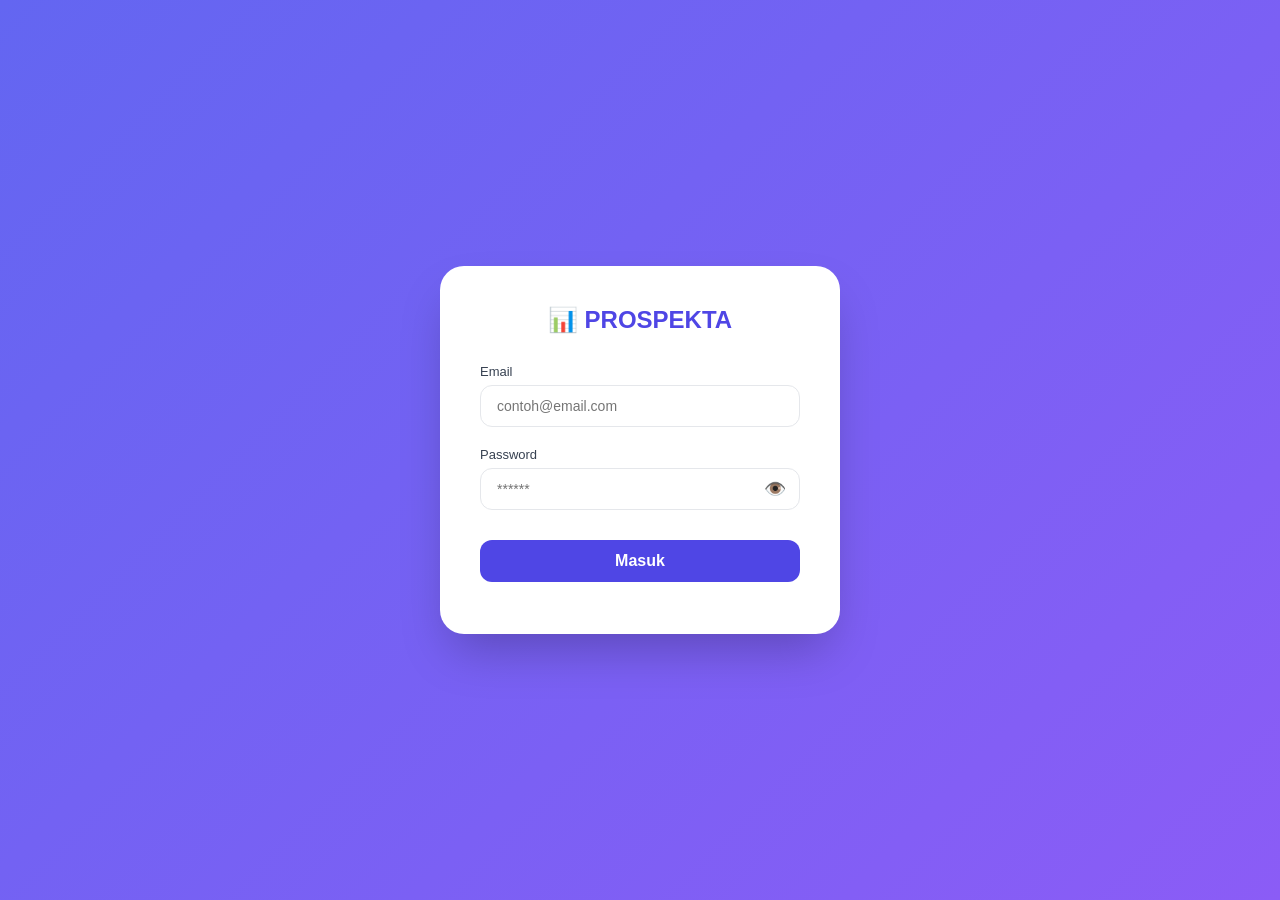
==== index.html @ fb4f2b87 "Update index.html" ====
<!DOCTYPE html>
<html lang="id">
<head>
    <meta charset="UTF-8">
    <meta name="viewport" content="width=device-width, initial-scale=1.0, user-scalable=yes">
    <title>PROSPEKTA - CRM Penjualan</title>
    <script src="https://cdn.jsdelivr.net/npm/xlsx/dist/xlsx.full.min.js"></script>
    <script src="https://cdn.jsdelivr.net/npm/sortablejs@1.15.0/Sortable.min.js"></script>
    <script src="https://cdn.jsdelivr.net/npm/chart.js"></script>
    <script src="https://www.gstatic.com/firebasejs/8.10.1/firebase-app.js"></script>
    <script src="https://www.gstatic.com/firebasejs/8.10.1/firebase-auth.js"></script>
    <script src="https://www.gstatic.com/firebasejs/8.10.1/firebase-firestore.js"></script>
    <script src="https://www.gstatic.com/firebasejs/8.10.1/firebase-storage.js"></script>
    <link rel="stylesheet" href="style.css">
</head>
<body>
<div id="hoverZone"></div>

<!-- LOGIN PAGE -->
<div id="loginPage">
    <div class="login-container">
         <h2>📊 PROSPEKTA</h2>
        <div class="input-group">
            <label for="loginEmail">Email</label>
            <input type="email" id="loginEmail" placeholder="contoh@email.com">
        </div>
        <div class="input-group">
            <label for="loginPassword">Password</label>
            <div class="password-wrapper">
                <input type="password" id="loginPassword" placeholder="******">
                <button type="button" class="toggle-password" id="togglePasswordBtn" aria-label="Toggle password visibility">👁️</button>
            </div>
        </div>
        <button class="login-btn" id="loginBtn">Masuk</button>
        <div id="loginError" class="error-msg"></div>
    </div>
</div>

<!-- MAIN APP -->
<div id="app">
    <div class="app-container">
        <div class="sidebar" id="sidebar">
            <div class="sidebar-header"><h2>PROSPEKTA</h2></div>
            <div class="sidebar-menu">
                <div class="menu-item active" data-page="dashboard"><span class="icon">📊</span><span>Dashboard</span></div>
                <div class="menu-item" data-page="followupFull"><span class="icon">📋</span><span>Data Followup Agen</span></div>
                <div class="menu-item" data-page="prospekFull"><span class="icon">📋</span><span>Data Prospek Agen</span></div>
                <div class="menu-divider"></div>
                <div class="menu-label">DATABASE</div>
                <div class="menu-item" data-page="dbAgent"><span class="icon">📁</span><span>Database Agent</span></div>
                <div class="menu-item" data-page="dbTransaksi"><span class="icon">📊</span><span>DB Transaksi</span></div>
                <div class="menu-item" data-page="dbClosing"><span class="icon">📁</span><span>DB Closing</span></div>
                <div class="menu-item" data-page="dbTidak"><span class="icon">📁</span><span>DB Tidak Tertarik</span></div>
                <div class="menu-item" data-page="dbNomorSalah"><span class="icon">📁</span><span>DB Nomor Salah</span></div>
                <div class="menu-item" data-page="dbCommitment"><span class="icon">📁</span><span>DB Commitment</span></div>
                <div class="menu-divider"></div>
                <div class="menu-label">IMPORT DATA</div>
                <div class="menu-item" data-page="import"><span class="icon">📜</span><span>Import Data</span></div>
                <div class="menu-divider"></div>
                <div class="menu-label">KOMUNIKASI</div>
                <div class="menu-item" data-page="reminder"><span class="icon">⏰</span><span>Pengingat (Reminder)</span></div>
                <div class="menu-item" data-page="pesan"><span class="icon">💬</span><span>Pesan</span></div>
                <div class="menu-item" data-page="broadcast"><span class="icon">📢</span><span>Broadcast WhatsApp</span></div>
                <div class="menu-item" data-page="broadcastUpline"><span class="icon">⭐</span><span>Broadcast Upline</span></div>
                <div class="menu-divider"></div>
                <div class="menu-label">PENCARIAN</div>
                <div class="menu-item" data-page="search"><span class="icon">🔍</span><span>Pencarian Data</span></div>
                <div class="menu-divider"></div>
                <!-- Menu untuk Owner (akan ditampilkan jika role=owner) -->
                <div id="ownerMenu" style="display:none;">
                    <div class="menu-label">MANAJEMEN</div>
                    <div class="menu-item" data-page="produk"><span class="icon">🏷️</span><span>Produk</span></div>
                    <div class="menu-item" data-page="manageUsers"><span class="icon">👥</span><span>Kelola CS Agent</span></div>
                    <div class="menu-divider"></div>
                </div>
                <div class="menu-item" id="logoutBtn"><span class="icon">☕</span><span>Logout</span></div>
            </div>
        </div>

        <div class="main-content">
            <div class="topbar">
                <div class="topbar-left"><button class="toggle-btn" id="toggleSidebarBtn" aria-label="Toggle sidebar">☰</button><span class="logo">PROSPEKTA</span></div>
                <div class="topbar-center" id="topUserName">CS Agent</div>
                <div class="topbar-right">
                    <div class="notif-icon" id="infoBtn" style="cursor: pointer;" aria-label="Informasi">🛈<span class="badge" style="background: none;"></span></div>
                    <div class="notif-icon" id="deadlineNotifBtn" aria-label="Notifikasi deadline">📅<span class="badge" id="deadlineCount">0</span></div>
                    <div class="notif-icon" id="pesanNotifBtn" aria-label="Notifikasi pesan">💬<span class="badge" id="pesanCount">0</span></div>
                    <img class="profile-img" id="profileImg" src="https://i.pravatar.cc/40" alt="Profile">
                </div>
            </div>

            <div class="content-area">
                <!-- DASHBOARD PAGE -->
                <div id="dashboardPage" class="page-content">
                    <div style="margin-bottom: 16px;">
                        <h3 style="color: #1f2937; font-size: 16px;">📈 Progres Followup Agent</h3>
                    </div>
                    <div class="stats-grid">
                        <div class="stat-card"><div class="stat-info"><h4>Total Data</h4><div class="value" id="totalData">0</div><small>Semua Data</small></div><div class="stat-icon bg-purple">👥</div></div>
                        <div class="stat-card"><div class="stat-info"><h4>Closing</h4><div class="value" id="closingTotal">0</div><small>Data Closing</small></div><div class="stat-icon bg-green">✔</div></div>
                        <div class="stat-card"><div class="stat-info"><h4>Rate Closing</h4><div class="value" id="rateClosing">0%</div><small>Dari Total Data</small></div><div class="stat-icon bg-blue">📊</div></div>
                        <div class="stat-card"><div class="stat-info"><h4>Prospek Aktif</h4><div class="value" id="activeProspek">0</div><small>Dalam Proses</small></div><div class="stat-icon bg-orange">👤</div></div>
                    </div>

                    <!-- TARGET & KPI SECTION -->
                    <div class="target-kpi-section" style="margin-bottom: 24px;">
                        <div class="target-header" style="display: flex; justify-content: space-between; align-items: center; margin-bottom: 16px;">
                            <h3 style="color: #1f2937; font-size: 16px;">🎯 Target & KPI Prospek Agent</h3>
                            <button id="manageTargetBtn" class="add-btn" style="background: #8b5cf6;">⚙️ Kelola Target</button>
                        </div>
                        <div class="target-grid" style="display: grid; grid-template-columns: repeat(4, 1fr); gap: 16px; margin-bottom: 20px;">
                            <div class="target-card" style="background: linear-gradient(135deg, #667eea 0%, #764ba2 100%); border-radius: 16px; padding: 16px; color: white;">
                                <div style="font-size: 12px; opacity: 0.9;">👤 Target Agent</div>
                                <div style="font-size: 28px; font-weight: 700;" id="targetAgentValue">0</div>
                                <div style="font-size: 11px; opacity: 0.8;">Tercapai: <span id="targetAgentReached">0</span></div>
                                <div class="progress-bar" style="background: rgba(255,255,255,0.3); border-radius: 10px; height: 6px; margin-top: 8px;"><div id="targetAgentProgress" style="background: white; height: 100%; border-radius: 10px; width: 0%;"></div></div>
                            </div>
                            <div class="target-card" style="background: linear-gradient(135deg, #4facfe 0%, #00f2fe 100%); border-radius: 16px; padding: 16px; color: white;">
                                <div style="font-size: 12px; opacity: 0.9;">👥 Target Koordinator</div>
                                <div style="font-size: 28px; font-weight: 700;" id="targetKoorValue">0</div>
                                <div style="font-size: 11px; opacity: 0.8;">Tercapai: <span id="targetKoorReached">0</span></div>
                                <div class="progress-bar" style="background: rgba(255,255,255,0.3); border-radius: 10px; height: 6px; margin-top: 8px;"><div id="targetKoorProgress" style="background: white; height: 100%; border-radius: 10px; width: 0%;"></div></div>
                            </div>
                            <div class="target-card" style="background: linear-gradient(135deg, #f093fb 0%, #f5576c 100%); border-radius: 16px; padding: 16px; color: white;">
                                <div style="font-size: 12px; opacity: 0.9;">🏦 Target CA</div>
                                <div style="font-size: 28px; font-weight: 700;" id="targetCAValue">0</div>
                                <div style="font-size: 11px; opacity: 0.8;">Tercapai: <span id="targetCAReached">0</span></div>
                                <div class="progress-bar" style="background: rgba(255,255,255,0.3); border-radius: 10px; height: 6px; margin-top: 8px;"><div id="targetCAProgress" style="background: white; height: 100%; border-radius: 10px; width: 0%;"></div></div>
                            </div>
                            <div class="target-card" id="targetTransaksiCard" style="background: linear-gradient(135deg, #fa709a 0%, #fee140 100%); border-radius: 16px; padding: 16px; color: white; cursor: pointer;">
                                <div style="font-size: 12px; opacity: 0.9;">📊 Target Transaksi/Bulan</div>
                                <div style="font-size: 28px; font-weight: 700;" id="targetTransaksiValue">0</div>
                                <div style="font-size: 11px; opacity: 0.8;">Tercapai: <span id="targetTransaksiReached">0</span></div>
                                <div class="progress-bar" style="background: rgba(255,255,255,0.3); border-radius: 10px; height: 6px; margin-top: 8px;"><div id="targetTransaksiProgress" style="background: white; height: 100%; border-radius: 10px; width: 0%;"></div></div>
                            </div>
                        </div>
                        <div class="chart-target-wrapper" style="display: grid; grid-template-columns: 1fr 1fr; gap: 20px;">
                            <div class="chart-card" id="targetChartCard" style="padding: 16px;"><h3>📈 Pencapaian Target</h3><canvas id="targetChart" style="max-height: 250px;"></canvas></div>
                            <div class="chart-card" id="trendChartCard" style="padding: 16px;"><h3>📊 Trend Pencapaian per Bulan</h3><canvas id="trendChart" style="max-height: 250px;"></canvas></div>
                        </div>
                    </div>

                    <div class="charts-row">
                        <div class="chart-card"><h3>📊 Followup Agen</h3><canvas id="chartCustomer"></canvas></div>
                        <div class="chart-card"><h3>📊 Prospek Agen</h3><canvas id="chartProspek"></canvas></div>
                    </div>

                    <div class="dashboard-two-columns">
                        <div class="dashboard-column">
                            <div class="board-section">
                                <div class="board-header"><h3>📞 Followup Agen</h3><button class="add-btn" id="addCustomerBtn">+ Tambah Data</button></div>
                                <div class="kanban-board">
                                    <div class="kanban-column" data-status="baru"><div class="column-header purple-header"><span>Baru</span><span class="count" id="countBaru">0</span></div><div class="kanban-cards" id="baruList"></div></div>
                                    <div class="kanban-column" data-status="followup"><div class="column-header blue-header"><span>Follow Up</span><span class="count" id="countFollowup">0</span></div><div class="kanban-cards" id="followupList"></div></div>
                                    <div class="kanban-column" data-status="pending"><div class="column-header orange-header"><span>Pending</span><span class="count" id="countPending">0</span></div><div class="kanban-cards" id="pendingList"></div></div>
                                    <div class="kanban-column" data-status="closing"><div class="column-header green-header"><span>Closing</span><span class="count" id="countClosing">0</span></div><div class="kanban-cards" id="closingList"></div></div>
                                </div>
                            </div>
                        </div>
                        <div class="dashboard-column">
                            <div class="board-section">
                                <div class="board-header"><h3>🎯 Prospek Agen</h3><button class="add-btn" id="addProspekBtn">+ Tambah Data</button></div>
                                <div class="kanban-board">
                                    <div class="kanban-column" data-status="Baru"><div class="column-header purple-header"><span>Baru</span><span class="count" id="countProspekBaru">0</span></div><div class="kanban-cards" id="prospekBaruList"></div></div>
                                    <div class="kanban-column" data-status="Dihubungi"><div class="column-header blue-header"><span>Dihubungi</span><span class="count" id="countDihubungi">0</span></div><div class="kanban-cards" id="prospekDihubungiList"></div></div>
                                    <div class="kanban-column" data-status="Negosiasi"><div class="column-header orange-header"><span>Negosiasi</span><span class="count" id="countNegosiasi">0</span></div><div class="kanban-cards" id="prospekNegosiasiList"></div></div>
                                    <div class="kanban-column" data-status="Tertarik"><div class="column-header green-header"><span>Tertarik</span><span class="count" id="countTertarik">0</span></div><div class="kanban-cards" id="prospekTertarikList"></div></div>
                                </div>
                            </div>
                        </div>
                    </div>
                </div>

                <!-- FULL PAGE FOLLOWUP AGEN -->
                <div id="followupFullPage" class="page-content" style="display:none">
                    <div class="fullpage-kanban">
                        <div class="fullpage-header">
                            <h2>📋 Data Followup Agen (Full Mode)</h2>
                            <div style="display: flex; gap: 10px;">
                                <button class="add-btn" id="addCustomerFullBtn">+ Tambah Data</button>
                                <button class="db-select-all" id="selectAllFullFollowup">✅ Pilih Semua</button>
                                <button class="db-delete-selected" id="deleteSelectedFullFollowup">🗑️ Hapus Terpilih</button>
                            </div>
                        </div>
                        <div class="kanban-board-full">
                            <div class="kanban-column" data-status="baru"><div class="column-header purple-header"><span>Baru</span><span class="count" id="fullCountBaru">0</span></div><div class="kanban-cards" id="fullBaruList"></div></div>
                            <div class="kanban-column" data-status="followup"><div class="column-header blue-header"><span>Follow Up</span><span class="count" id="fullCountFollowup">0</span></div><div class="kanban-cards" id="fullFollowupList"></div></div>
                            <div class="kanban-column" data-status="pending"><div class="column-header orange-header"><span>Pending</span><span class="count" id="fullCountPending">0</span></div><div class="kanban-cards" id="fullPendingList"></div></div>
                            <div class="kanban-column" data-status="closing"><div class="column-header green-header"><span>Closing</span><span class="count" id="fullCountClosing">0</span></div><div class="kanban-cards" id="fullClosingList"></div></div>
                        </div>
                    </div>
                </div>

                <!-- FULL PAGE PROSPEK AGEN -->
                <div id="prospekFullPage" class="page-content" style="display:none">
                    <div class="fullpage-kanban">
                        <div class="fullpage-header">
                            <h2>🎯 Data Prospek Agen (Full Mode)</h2>
                            <div style="display: flex; gap: 10px;">
                                <button class="add-btn" id="addProspekFullBtn">+ Tambah Data</button>
                                <button class="db-select-all" id="selectAllFullProspek">✅ Pilih Semua</button>
                                <button class="db-delete-selected" id="deleteSelectedFullProspek">🗑️ Hapus Terpilih</button>
                            </div>
                        </div>
                        <div class="kanban-board-full">
                            <div class="kanban-column" data-status="Baru"><div class="column-header purple-header"><span>Baru</span><span class="count" id="fullCountProspekBaru">0</span></div><div class="kanban-cards" id="fullProspekBaruList"></div></div>
                            <div class="kanban-column" data-status="Dihubungi"><div class="column-header blue-header"><span>Dihubungi</span><span class="count" id="fullCountDihubungi">0</span></div><div class="kanban-cards" id="fullProspekDihubungiList"></div></div>
                            <div class="kanban-column" data-status="Negosiasi"><div class="column-header orange-header"><span>Negosiasi</span><span class="count" id="fullCountNegosiasi">0</span></div><div class="kanban-cards" id="fullProspekNegosiasiList"></div></div>
                            <div class="kanban-column" data-status="Tertarik"><div class="column-header green-header"><span>Tertarik</span><span class="count" id="fullCountTertarik">0</span></div><div class="kanban-cards" id="fullProspekTertarikList"></div></div>
                        </div>
                    </div>
                </div>

                <!-- SEARCH PAGE -->
                <div id="searchPage" class="page-content" style="display:none">
                    <div class="search-section">
                        <div class="search-header"><h3>🔍 Pencarian Data</h3><p>Cari berdasarkan ID Agent, Nama, atau Nomor WhatsApp</p></div>
                        <div class="search-box">
                            <input type="text" id="searchInput" placeholder="Ketik ID Agent, Nama, atau Nomor WhatsApp..." class="search-input">
                            <button id="searchBtn" class="search-btn">🔍 Cari</button>
                            <button id="clearSearchBtn" class="clear-btn">✖ Bersihkan</button>
                        </div>
                        <div class="search-filter">
                            <label><input type="checkbox" id="searchCustomer" checked> Followup Agen</label>
                            <label><input type="checkbox" id="searchProspek" checked> Prospek Agen</label>
                            <label><input type="checkbox" id="searchClosing"> DB Closing</label>
                            <label><input type="checkbox" id="searchTidak"> DB Tidak Tertarik</label>
                            <label><input type="checkbox" id="searchNomorSalah"> DB Nomor Salah</label>
                            <label><input type="checkbox" id="searchCommitment"> DB Commitment</label>
                        </div>
                        <div id="searchResults" class="search-results"><p style="text-align:center;padding:40px;color:#9ca3af;">🔍 Masukkan kata kunci untuk mencari data</p></div>
                    </div>
                </div>

                <!-- MANAGE USERS PAGE (OWNER ONLY) -->
                <div id="manageUsersPage" class="page-content" style="display:none">
                    <div class="db-section">
                        <div class="db-header"><h3>👥 Kelola CS Agent</h3><button class="add-btn" id="addCsBtn">+ Tambah CS</button></div>
                        <div id="usersList" class="db-list"><p style="text-align:center;padding:40px;">Loading...</p></div>
                    </div>
                </div>

                <!-- IMPORT PAGE -->
                <div id="importPage" class="page-content" style="display:none">
                    <div class="import-section">
                        <div class="import-header"><h3>📜 Import Data Excel</h3><p>Import data dengan mudah dan cepat. Data yang sudah terdaftar akan ditolak.</p></div>
                        <div class="import-grid">
                            <div class="import-card"><h4>1. Pilih File Excel</h4><div class="drop-zone" id="dropZone"><p>📂 Drag & Drop file di sini</p><small>atau klik untuk pilih file</small><input type="file" id="excelFile" hidden accept=".xlsx,.xls,.csv"></div><div id="fileInfo" class="file-info"></div></div>
                            <div class="import-card"><h4>2. Pilih Tujuan Import</h4><div class="radio-option active" data-import="transaksi"><b>📊 Import ke DB Transaksi</b><p>Data akan masuk ke Database Transaksi</p></div><div class="radio-option" data-import="customer"><b>👥 Import ke Customer</b><p>Data akan masuk ke Followup Agen</p></div></div>
                            <div class="import-card"><h4>3. Informasi Import</h4><ul class="info-list"><li>✔ Import ribuan data sekaligus</li><li>✔ Validasi nomor otomatis</li><li>✔ Data duplikat akan dilewati</li></ul><button class="import-btn" id="importBtn">🚀 Import Data Sekarang</button></div>
                            <div class="import-card"><h4>📥 Contoh File Import</h4><button class="download-example-btn" id="downloadCustomerExample">📋 Download Contoh Customer</button><button class="download-example-btn" id="downloadProspekExample">📋 Download Contoh Prospek</button><button class="download-example-btn" id="downloadTransaksiExample" style="background: #8b5cf6;">📊 Download Contoh DB Transaksi</button></div>
                        </div>
                    </div>
                </div>

                <!-- DATABASE AGENT PAGE -->
                <div id="dbAgentPage" class="page-content" style="display:none">
                    <div class="db-section">
                        <div class="db-header">
                            <h3>👥 Database Agent</h3>
                            <div class="db-actions">
                                <button class="db-select-all" id="selectAllAgent">✅ Pilih Semua</button>
                                <button class="db-delete-selected" id="deleteSelectedAgent">🗑️ Hapus Terpilih</button>
                                <button id="loadAllAgentBtn" class="db-import-excel" style="background: #4f46e5;">🔄 Muat Semua Data</button>
                                <button class="db-import-excel" id="importAgentExcelBtn" style="background: #10b981;">📥 Import Excel</button>
                                <button class="db-export-excel" id="exportAgentExcelBtn" style="background: #3b82f6;">📤 Export Excel</button>
                            </div>
                        </div>
                        <div style="background: #f9fafb; padding: 16px; border-radius: 12px; margin-bottom: 20px;">
                            <div style="display: flex; gap: 12px; flex-wrap: wrap; align-items: flex-end;">
                                <div style="flex: 2; min-width: 200px;"><label style="display: block; font-size: 12px; color: #6b7280; margin-bottom: 4px;">🔍 Cari</label><input type="text" id="searchAgentInput" placeholder="Cari Nama, ID Agent, atau Nomor..." style="width: 100%; padding: 10px 12px; border: 1.5px solid #e5e7eb; border-radius: 10px; font-size: 13px;"></div>
                                <div style="flex: 1; min-width: 180px;"><label style="display: block; font-size: 12px; color: #6b7280; margin-bottom: 4px;">👤 Filter Upline</label><input type="text" id="filterUplineAgent" placeholder="Cari berdasarkan Upline..." style="width: 100%; padding: 10px 12px; border: 1.5px solid #e5e7eb; border-radius: 10px; font-size: 13px;"></div>
                                <div style="flex: 1; min-width: 150px;"><label style="display: block; font-size: 12px; color: #6b7280; margin-bottom: 4px;">🆔 Filter CID</label><input type="text" id="filterCidAgent" placeholder="Cari berdasarkan CID..." style="width: 100%; padding: 10px 12px; border: 1.5px solid #e5e7eb; border-radius: 10px; font-size: 13px;"></div>
                                <div style="flex: 1; min-width: 150px;"><label style="display: block; font-size: 12px; color: #6b7280; margin-bottom: 4px;">🏦 Filter Jenis Bank</label><select id="filterBankAgent" style="width: 100%; padding: 10px 12px; border: 1.5px solid #e5e7eb; border-radius: 10px; font-size: 13px;"><option value="">Semua Bank</option><option value="BCA">BCA</option><option value="Mandiri">Mandiri</option><option value="BRI">BRI</option><option value="BNI">BNI</option><option value="CIMB Niaga">CIMB Niaga</option><option value="Danamon">Danamon</option><option value="Permata">Permata</option><option value="Maybank">Maybank</option><option value="OCBC NISP">OCBC NISP</option><option value="Bank Lain">Bank Lain</option></select></div>
                                <div style="flex: 1; min-width: 120px;"><label style="display: block; font-size: 12px; color: #6b7280; margin-bottom: 4px;">📅 Filter Tanggal</label><select id="filterDateAgent" style="width: 100%; padding: 10px 12px; border: 1.5px solid #e5e7eb; border-radius: 10px; font-size: 13px;"><option value="">Semua Tanggal</option><option value="today">Hari Ini</option><option value="week">7 Hari Terakhir</option><option value="month">30 Hari Terakhir</option></select></div>
                                <div><button id="resetAgentFilterBtn" style="background: #f3f4f6; color: #374151; padding: 10px 16px; border: none; border-radius: 10px; cursor: pointer; font-size: 13px;">🔄 Reset Filter</button></div>
                            </div>
                            <div style="margin-top: 12px; display: flex; gap: 20px; flex-wrap: wrap;">
                                <label style="font-size: 12px; color: #6b7280; display: flex; align-items: center; gap: 6px;"><input type="checkbox" id="filterHasHpAgent" style="width: 16px; height: 16px;"> Hanya yang memiliki nomor WA</label>
                                <label style="font-size: 12px; color: #6b7280; display: flex; align-items: center; gap: 6px;"><input type="checkbox" id="filterHasApkAgent" style="width: 16px; height: 16px;"> Hanya yang memiliki aplikasi</label>
                            </div>
                        </div>
                        <div id="agentStats" style="margin-bottom: 12px; font-size: 12px; color: #6b7280;">Menampilkan <span id="agentFilteredCount">0</span> dari <span id="agentTotalCount">0</span> data</div>
                        <div id="dbAgentList" class="db-list"></div>
                    </div>
                </div>

                <!-- DATABASE TRANSAKSI PAGE (TERPISAH) -->
                <div id="dbTransaksiPage" class="page-content" style="display:none">
                    <div class="db-section">
                        <div class="db-header">
                            <h3>📊 Database Transaksi</h3>
                            <div class="db-actions">
                                <button class="db-select-all" id="selectAllTransaksi">✅ Pilih Semua</button>
                                <button class="db-delete-selected" id="deleteSelectedTransaksi">🗑️ Hapus Terpilih</button>
                                <button class="db-move-followup" id="moveSelectedToFollowupBtn" style="background: #8b5cf6;">📋 Pindah ke Followup</button>
                                <button class="add-btn" id="viewTransaksiHistoryBtn" style="background: #10b981;">📋 Riwayat Transaksi Global</button>
                            </div>
                        </div>
                        <div style="background: #f9fafb; padding: 16px; border-radius: 12px; margin-bottom: 20px;">
                            <div style="display: flex; gap: 12px; flex-wrap: wrap; align-items: flex-end;">
                                <div style="flex: 2; min-width: 200px;"><label style="display: block; font-size: 12px; color: #6b7280; margin-bottom: 4px;">🔍 Cari</label><input type="text" id="searchTransaksiInput" placeholder="Cari Nama, ID Agent, atau Nomor..." style="width: 100%; padding: 10px 12px; border: 1.5px solid #e5e7eb; border-radius: 10px; font-size: 13px;"></div>
                                <div style="flex: 1; min-width: 150px;"><label style="display: block; font-size: 12px; color: #6b7280; margin-bottom: 4px;">📊 Filter Progres</label><select id="filterProgresTransaksi" style="width: 100%; padding: 10px 12px; border: 1.5px solid #e5e7eb; border-radius: 10px; font-size: 13px;"><option value="">Semua</option><option value="naik">📈 Naik</option><option value="turun">📉 Turun</option><option value="normal">⚖️ Normal</option></select></div>
                                <div style="flex: 1; min-width: 150px;"><label style="display: block; font-size: 12px; color: #6b7280; margin-bottom: 4px;">📌 Filter Status</label><select id="filterStatusTransaksi" style="width: 100%; padding: 10px 12px; border: 1.5px solid #e5e7eb; border-radius: 10px; font-size: 13px;"><option value="">Semua</option><option value="pending_import">⏳ Pending Import</option><option value="imported">✅ Sudah Dipindah</option></select></div>
                                <div><button id="resetTransaksiFilterBtn" style="background: #f3f4f6; color: #374151; padding: 10px 16px; border: none; border-radius: 10px; cursor: pointer;">🔄 Reset Filter</button></div>
                            </div>
                        </div>
                        <div id="transaksiStats" style="margin-bottom: 12px; font-size: 12px; color: #6b7280;">Menampilkan <span id="transaksiFilteredCount">0</span> dari <span id="transaksiTotalCount">0</span> data</div>
                        <div id="dbTransaksiList" class="db-list"></div>
                    </div>
                </div>

                <!-- DATABASE CLOSING PAGE -->
                <div id="dbClosingPage" class="page-content" style="display:none">
                    <div class="db-section">
                        <div class="db-header"><h3>📁 Database Closing</h3><div class="db-actions"><button class="db-select-all" id="selectAllClosing">✅ Pilih Semua</button><button class="db-delete-selected" id="deleteSelectedClosing">🗑️ Hapus Terpilih</button></div></div>
                        <div id="dbClosingList" class="db-list"></div>
                    </div>
                </div>

                <!-- DATABASE TIDAK TERTARIK PAGE -->
                <div id="dbTidakPage" class="page-content" style="display:none">
                    <div class="db-section">
                        <div class="db-header"><h3>📁 Database Tidak Tertarik</h3><div class="db-actions"><button class="db-select-all" id="selectAllTidak">✅ Pilih Semua</button><button class="db-delete-selected" id="deleteSelectedTidak">🗑️ Hapus Terpilih</button></div></div>
                        <div id="dbTidakList" class="db-list"></div>
                    </div>
                </div>

                <!-- DATABASE NOMOR SALAH PAGE -->
                <div id="dbNomorSalahPage" class="page-content" style="display:none">
                    <div class="db-section">
                        <div class="db-header"><h3>📵 Database Nomor Salah</h3><div class="db-actions"><button class="db-select-all" id="selectAllNomorSalah">✅ Pilih Semua</button><button class="db-delete-selected" id="deleteSelectedNomorSalah">🗑️ Hapus Terpilih</button></div></div>
                        <div id="dbNomorSalahList" class="db-list"></div>
                    </div>
                </div>

                <!-- DATABASE COMMITMENT PAGE -->
                <div id="dbCommitmentPage" class="page-content" style="display:none">
                    <div class="db-section">
                        <div class="db-header"><h3>🤝 Database Commitment</h3><div class="db-actions"><button class="db-select-all" id="selectAllCommitment">✅ Pilih Semua</button><button class="db-delete-selected" id="deleteSelectedCommitment">🗑️ Hapus Terpilih</button></div></div>
                        <div id="dbCommitmentList" class="db-list"></div>
                    </div>
                </div>

                <!-- PRODUK PAGE -->
                <div id="produkPage" class="page-content" style="display:none">
                    <div class="db-section">
                        <div class="db-header">
                            <h3>🏷️ Manajemen Produk</h3>
                            <div class="db-actions">
                                <button class="db-select-all" id="selectAllProduk">✅ Pilih Semua</button>
                                <button class="db-delete-selected" id="deleteSelectedProduk">🗑️ Hapus Terpilih</button>
                                <button class="add-btn" id="addProdukBtn">+ Tambah Produk</button>
                                <button class="add-btn" id="manageTarifAdminBtn" style="background: #8b5cf6;">🏷️ Kelola Admin per CID</button>
                                <button class="db-import-excel" id="importProdukExcelBtn" style="background: #10b981;">📥 Import Excel</button>
                                <button class="db-export-excel" id="exportProdukExcelBtn" style="background: #3b82f6;">📤 Export Excel</button>
                            </div>
                        </div>
                        <div style="margin-bottom: 16px;"><input type="text" id="searchProdukInput" placeholder="🔍 Cari produk (nama, jenis)..." style="width:100%; padding: 10px 12px; border: 1.5px solid #e5e7eb; border-radius: 10px;"></div>
                        <div id="produkList" class="db-list"></div>
                    </div>
                </div>

                <!-- REMINDER PAGE -->
                <div id="reminderPage" class="page-content" style="display:none">
                    <div class="db-section">
                        <div class="db-header"><h3>⏰ Pengingat (Reminder)</h3><div class="db-actions"><button class="add-btn" id="addReminderBtn">+ Tambah Pengingat</button></div></div>
                        <div id="reminderList" class="db-list"><p style="text-align:center;padding:40px;color:#9ca3af;">⏰ Loading pengingat...</p></div>
                    </div>
                </div>

                <!-- PESAN PAGE -->
                <div id="pesanPage" class="page-content" style="display:none">
                    <div class="db-section">
                        <div class="db-header"><h3>💬 Pesan Antar CS</h3><div class="db-actions"><button class="add-btn" id="addPesanBtn">+ Kirim Pesan</button></div></div>
                        <div id="pesanList" class="db-list"><p style="text-align:center;padding:40px;color:#9ca3af;">💬 Loading pesan...</p></div>
                    </div>
                </div>

                <!-- BROADCAST PAGE -->
                <div id="broadcastPage" class="page-content" style="display:none">
                    <div class="broadcast-section">
                        <div class="broadcast-header"><h3>📢 Broadcast WhatsApp</h3><p>Kirim pesan ke banyak nomor sekaligus</p></div>
                        <div class="broadcast-grid">
                            <div class="broadcast-card"><h4>📋 Pilih Sumber Nomor</h4><div class="radio-group"><label class="radio-label"><input type="radio" name="sourceType" value="customer" checked> <span>📞 Followup Agen</span></label><label class="radio-label"><input type="radio" name="sourceType" value="prospek"> <span>🎯 Prospek Agen</span></label><label class="radio-label"><input type="radio" name="sourceType" value="tidak_tertarik"> <span>📁 Database Tidak Tertarik</span></label><label class="radio-label"><input type="radio" name="sourceType" value="custom"> <span>✏️ Custom Nomor</span></label></div></div>
                            <div class="broadcast-card" id="filterStatusCard"><h4>🎯 Filter Status</h4><div class="filter-status-group" id="customerFilter"><label><input type="checkbox" value="baru"> Baru</label><label><input type="checkbox" value="followup" checked> Follow Up</label><label><input type="checkbox" value="pending"> Pending</label><label><input type="checkbox" value="closing"> Closing</label></div><div class="filter-status-group" id="prospekFilter" style="display:none;"><label><input type="checkbox" value="Baru"> Baru</label><label><input type="checkbox" value="Dihubungi" checked> Dihubungi</label><label><input type="checkbox" value="Negosiasi"> Negosiasi</label><label><input type="checkbox" value="Tertarik"> Tertarik</label></div><div style="margin-top: 12px; padding-top: 8px; border-top: 1px dashed #e5e7eb;"><label style="font-weight: 600; font-size: 12px; color: #4f46e5;">📊 Filter Progres Transaksi:</label><div style="display: flex; gap: 12px; margin-top: 8px; flex-wrap: wrap;"><label style="display: flex; align-items: center; gap: 5px;"><input type="checkbox" id="filterProgresNaik" value="naik" checked> 📈 Naik</label><label style="display: flex; align-items: center; gap: 5px;"><input type="checkbox" id="filterProgresTurun" value="turun" checked> 📉 Turun</label><label style="display: flex; align-items: center; gap: 5px;"><input type="checkbox" id="filterProgresNormal" value="normal"> ⚖️ Normal</label></div><small style="color: #9ca3af; font-size: 10px;">💡 Hanya menampilkan data dengan progres yang dipilih</small></div></div>
                            <div class="broadcast-card" id="customNumbersCard" style="display:none;"><h4>✏️ Daftar Nomor</h4><textarea id="customNumbers" rows="4" placeholder="Contoh:&#10;6281234567890&#10;6281234567891"></textarea><small>Format: 628xxxxx (tanpa +62 atau 0)</small></div>
                            <div class="broadcast-card"><h4>📱 Nomor Terpilih (<span id="numberCount">0</span>)</h4><div class="selected-numbers" id="numbersList"><p style="color:#9ca3af;">Pilih sumber nomor terlebih dahulu</p></div><button class="btn-refresh" id="refreshNumbersBtn">🔄 Refresh Nomor</button></div>
                            <div class="broadcast-card"><h4>✏️ Pesan Broadcast</h4><textarea id="broadcastMessage" rows="5" placeholder="Tulis pesan...&#10;Gunakan {nama} untuk personalisasi"></textarea><div class="variable-hint"><small>Gunakan <code>{nama}</code> untuk mengganti dengan nama customer</small></div></div>
                            <div class="broadcast-card"><h4>💾 Simpan Template Pesan</h4><input type="text" id="templateName" placeholder="Nama template (contoh: Promo Akhir Tahun)" style="width:100%; padding:12px; border-radius:14px; border:1.5px solid #e5e7eb; margin-bottom:10px;"><button id="saveTemplateBtn" class="btn-primary" style="width:100%; padding:10px;">💾 Simpan sebagai Template</button><div style="margin-top: 16px;"><h5 style="font-size: 12px; margin-bottom: 8px; color: #374151;">📋 Template Tersimpan:</h5><div id="templateList" style="max-height: 250px; overflow-y: auto;"></div></div></div>
                            <div class="broadcast-card"><h4>📤 Kirim Broadcast</h4><div class="send-options"><label><input type="checkbox" id="sendOneByOne" checked> Kirim satu per satu (manual)</label></div><button class="broadcast-btn" id="sendBroadcastBtn">📢 Kirim Broadcast</button><div class="warning-text">⚠️ Setiap klik akan membuka chat WhatsApp di tab baru. Kirim pesan secara manual.</div></div>
                        </div>
                    </div>
                </div>

                <!-- BROADCAST UPLINE PAGE -->
                <div id="broadcastUplinePage" class="page-content" style="display:none">
                    <div class="broadcast-section">
                        <div class="broadcast-header"><h3>⭐ Broadcast ke Upline</h3><p>Kirim pesan rangkuman ke semua Upline dengan data agent di bawahnya</p></div>
                        <div class="broadcast-grid">
                            <div class="broadcast-card"><h4>📋 Pilih Sumber Data</h4><div class="radio-group"><label class="radio-label"><input type="radio" name="uplineSourceType" value="transaksi" checked> <span>📁 Database Transaksi</span></label><label class="radio-label"><input type="radio" name="uplineSourceType" value="customer"> <span>📞 Followup Agen</span></label><label class="radio-label"><input type="radio" name="uplineSourceType" value="custom"> <span>✏️ Custom Nomor</span></label></div></div>
                            <div class="broadcast-card" id="uplineCustomerFilter" style="display:none;"><h4>🎯 Filter Status</h4><div class="filter-status-group"><label><input type="checkbox" value="baru"> Baru</label><label><input type="checkbox" value="followup" checked> Follow Up</label><label><input type="checkbox" value="pending"> Pending</label><label><input type="checkbox" value="closing"> Closing</label></div></div>
                            <div class="broadcast-card" id="uplineTransaksiFilter" style="display:flex;"><h4>📊 Database Transaksi</h4><p style="font-size: 12px; color: #6b7280;">Semua data transaksi akan dikelompokkan berdasarkan Upline</p><small style="color: #9ca3af;">💡 Data akan otomatis dikelompokkan berdasarkan upline_phone dan upline_name</small></div>
                            <div class="broadcast-card" id="uplineCustomCard" style="display:none;"><h4>✏️ Daftar Nomor Upline</h4><textarea id="uplineCustomNumbers" rows="4" placeholder="Contoh:&#10;6281234567890&#10;6281234567891"></textarea><small>Masukkan nomor WhatsApp upline (satu nomor per baris)</small></div>
                            <div class="broadcast-card"><h4>👥 Daftar Upline (<span id="uplineCount">0</span>)</h4><div class="selected-numbers" id="uplineNumbersList" style="max-height: 300px; overflow-y: auto;"><p style="color:#9ca3af;">Pilih sumber dan filter, lalu klik Refresh</p></div><button class="btn-refresh" id="refreshUplineBtn" style="margin-top: 12px;">🔄 Refresh Data Upline</button></div>
                            <div class="broadcast-card"><h4>✏️ Pesan Broadcast ke Upline</h4><textarea id="uplineBroadcastMessage" rows="6" placeholder="Tulis pesan...&#10;&#10;Variabel yang tersedia:&#10;{nama_upline} - Nama Upline&#10;{total_agent} - Jumlah Agent di bawah Upline&#10;{tabel_agent} - Tabel lengkap data Agent"></textarea><div class="variable-hint" style="margin-top: 8px;"><small>💡 Gunakan variabel: <code>{nama_upline}</code>, <code>{total_agent}</code>, <code>{tabel_agent}</code></small></div></div>
                            <div class="broadcast-card"><h4>📤 Kirim Broadcast ke Upline</h4><div class="send-options"><label><input type="checkbox" id="uplineSendOneByOne" checked> Kirim satu per satu (manual)</label></div><button class="broadcast-btn" id="sendUplineBroadcastBtn" style="background: #8b5cf6;">⭐ Kirim ke Semua Upline</button><div class="warning-text">⚠️ Setiap klik akan membuka chat WhatsApp di tab baru. Kirim pesan secara manual.</div></div>
                        </div>
                    </div>
                </div>

                <!-- MODALS -->
                <div class="modal" id="infoModal"><div class="modal-content" style="max-width: 500px;"><h3>📋 Panduan Followup & Prospek</h3><div class="modal-subtitle">Aturan penambahan deadline berdasarkan respon</div><div style="padding: 0 20px 20px 20px;"><div style="margin-bottom: 20px;"><h4 style="color: #10b981;">✅ Respon Bagus (Aktif/Diam tapi respon)</h4><p style="font-size: 13px; color: #374151;">+3 hari untuk deadline berikutnya. Dapat terus diperpanjang tanpa batas selama status belum berubah menjadi "Pasif/Tidak Aktif".</p></div><div style="margin-bottom: 20px;"><h4 style="color: #f59e0b;">⚠️ Respon Pasif (Kurang respon/membutuhkan followup berulang)</h4><p style="font-size: 13px; color: #374151;">+5 hari untuk deadline berikutnya. Maksimal 5 kali followup pasif sebelum data dipindahkan ke database.</p></div><div style="margin-bottom: 20px;"><h4 style="color: #ef4444;">❌ Respon Jelek (Tidak tertarik/komplain)</h4><p style="font-size: 13px; color: #374151;">+1 Minggu (7 hari) untuk deadline berikutnya. Maksimal 3 kali followup jelek sebelum data dipindahkan ke database.</p></div><div style="background: #eef2ff; padding: 12px; border-radius: 12px; margin-top: 12px;"><p style="font-size: 12px; color: #4f46e5; margin: 0;">💡 <strong>Catatan:</strong> Setiap perubahan status atau penyimpanan data akan secara otomatis menambah deadline sesuai aturan di atas. Anda dapat mengedit deadline manual kapan saja dengan mengklik icon ✏️ di popup detail.</p></div></div><div class="modal-buttons"><button id="infoModalClose" class="btn-primary">Tutup</button></div></div></div>

                <div class="modal" id="editDeadlineModal"><div class="modal-content" style="max-width: 400px;"><h3>📅 Edit Deadline</h3><div class="modal-subtitle">Ubah tanggal deadline untuk data ini</div><div style="padding: 0 20px 20px 20px;"><label for="editDeadlineDate">Tanggal Deadline Baru <span class="required">*</span></label><input type="date" id="editDeadlineDate" style="width:100%; padding:12px; border-radius:14px; border:1.5px solid #e5e7eb;"></div><div id="deadlineWarning" style="background: #fef3c7; padding: 10px; border-radius: 10px; margin-top: 10px;"><p style="font-size: 12px; color: #d97706; margin: 0;">⚠️ <strong>Peringatan:</strong> Perubahan deadline harus diketahui oleh Owner/Atasan. Pastikan Anda sudah mendapat persetujuan!</p></div></div><div class="modal-buttons"><button id="saveDeadlineBtn" class="btn-primary">💾 Simpan Perubahan</button><button id="cancelDeadlineBtn" class="btn-outline">Batal</button></div></div></div>

                <div class="modal" id="customerModal"><div class="modal-content"><h3>➕ Tambah Customer</h3><div class="modal-subtitle">Isi data customer baru</div><div style="padding: 0 20px;"><div class="form-group"><label>ID Agent <span class="required">*</span></label><div class="input-icon"><span>🆔</span><input type="text" id="customerId" placeholder="Contoh: AG-001"></div></div><div class="form-group"><label>Type/Class <span class="required">*</span></label><div class="input-icon"><span>🏷️</span><select id="customerType"><option value="">Pilih Type</option><option value="CollectingAgent (CA)">CollectingAgent (CA)</option><option value="SUB CA">SUB CA</option><option value="Koordinator Wilayah (KORWIL)">Koordinator Wilayah (KORWIL)</option><option value="SUB KORWIL">SUB KORWIL</option><option value="AGENT">AGENT</option></select></div></div><div class="form-group"><label>Nama Lengkap <span class="required">*</span></label><div class="input-icon"><span>👤</span><input type="text" id="customerName" placeholder="Masukkan nama lengkap"></div></div><div class="form-group"><label>Nomor WhatsApp <span class="required">*</span></label><div class="phone-input"><div class="phone-prefix">+62</div><input type="tel" id="customerPhone" placeholder="81234567890" style="flex:1"></div></div><div class="form-group"><label>Aplikasi <span class="required">*</span></label><div class="input-icon"><span>📱</span><select id="customerApk"><option value="">Pilih Aplikasi</option><option value="GNP">🏦 GNP</option><option value="BSB">🏦 BSB</option><option value="BTN">🏦 BTN</option></select></div></div><div class="form-group"><label>Upline / Atasan</label><div class="input-icon"><span>👤</span><input type="text" id="customerUplineName" placeholder="Nama Upline / Atasan"></div></div><div class="form-group"><label>Nomor HP Upline</label><div class="phone-input"><div class="phone-prefix">+62</div><input type="tel" id="customerUplinePhone" placeholder="81234567890" style="flex:1"></div></div><div class="form-group"><label>Deadline <span class="required">*</span></label><div class="input-icon"><span>📅</span><input type="date" id="customerDate"></div></div></div><div class="modal-buttons"><button id="saveCustomerBtn" class="btn-primary">💾 Simpan Data</button><button class="closeModalBtn btn-outline" data-modal="customerModal">❌ Batal</button></div></div></div>

                <div class="modal" id="prospekModal"><div class="modal-content"><h3>➕ Tambah Prospek</h3><div class="modal-subtitle">Isi data prospek baru</div><div style="padding: 0 20px;"><div class="form-group"><label>Type/Class <span class="required">*</span></label><div class="input-icon"><span>🏷️</span><select id="prospekType"><option value="">Pilih Type</option><option value="CollectingAgent (CA)">CollectingAgent (CA)</option><option value="SUB CA">SUB CA</option><option value="Koordinator Wilayah (KORWIL)">Koordinator Wilayah (KORWIL)</option><option value="SUB KORWIL">SUB KORWIL</option><option value="AGENT">AGENT</option></select></div></div><div class="form-group"><label>Nama Agen <span class="required">*</span></label><div class="input-icon"><span>👤</span><input type="text" id="prospekName" placeholder="Masukkan nama agen"></div></div><div class="form-group"><label>Nomor WhatsApp <span class="required">*</span></label><div class="phone-input"><div class="phone-prefix">+62</div><input type="tel" id="prospekPhone" placeholder="81234567890" style="flex:1"></div></div><div class="form-group"><label>Status Awal</label><div class="input-icon"><span>📌</span><select id="prospekStatusSelect"><option value="Baru">🆕 Baru</option><option value="Dihubungi">📞 Dihubungi</option><option value="Negosiasi">📋 Negosiasi</option><option value="Tertarik">⭐ Tertarik</option></select></div></div><div class="form-group"><label>Deadline <span class="required">*</span></label><div class="input-icon"><span>📅</span><input type="date" id="prospekDeadline"></div></div></div><div class="modal-buttons"><button id="saveProspekBtn" class="btn-primary">💾 Simpan Data</button><button class="closeModalBtn btn-outline" data-modal="prospekModal">❌ Batal</button></div></div></div>

                <div class="modal" id="prospekNegosiasiModal"><div class="modal-content"><h3>📋 Kuesioner Negosiasi</h3><div class="modal-subtitle">Isi data kuesioner di bawah ini</div><div class="form-group"><label for="prospek_aplikasi">Aplikasi yang dipakai? <span class="required">*</span></label><div class="input-icon"><span>📱</span><input type="text" id="prospek_aplikasi" placeholder="Contoh: GNP, BSB, BTN"></div></div><div class="form-group"><label for="prospek_domisili">Domisili dimana? <span class="required">*</span></label><div class="input-icon"><span>📍</span><input type="text" id="prospek_domisili" placeholder="Kota/Kabupaten"></div></div><div class="form-group"><label for="prospek_transaksi">Total transaksi per bulan? <span class="required">*</span></label><div class="input-icon"><span>💰</span><input type="text" id="prospek_transaksi" placeholder="Nominal"></div></div><div class="form-group"><label for="prospek_deposit">Apakah deposit atau saldo pinjaman? <span class="required">*</span></label><div class="input-icon"><span>🏦</span><input type="text" id="prospek_deposit" placeholder="Deposit / Saldo Pinjaman"></div></div><div class="form-group"><label for="prospek_tertarik">Apakah tertarik dengan penawaran kamu? <span class="required">*</span></label><div class="input-icon"><span>⭐</span><select id="prospek_tertarik"><option value="">Pilih</option><option value="Ya">Ya</option><option value="Tidak">Tidak</option></select></div></div><div class="form-group"><label for="prospek_penawaran">Penawaran apa yang diberikan? <span class="required">*</span></label><div class="input-icon"><span>📢</span><input type="text" id="prospek_penawaran" placeholder="Penawaran"></div></div><div class="modal-buttons"><button id="negosiasiTertarikBtn" class="btn-success">⭐ Tertarik</button><button id="negosiasiTidakTertarikBtn" class="btn-danger">❌ Tidak Tertarik</button><button id="negosiasiSimpanBtn" class="btn-primary">💾 Simpan</button><button id="negosiasiBatalBtn" class="btn-outline">Batal</button></div></div></div>

                <div class="modal" id="profileModal"><div class="modal-content" style="max-width: 450px;"><h3>👤 Profile CS Agent</h3><div class="modal-subtitle">Kelola informasi akun Anda</div><div style="padding: 0 20px;"><div class="profile-photo-wrapper" style="display: flex; align-items: center; gap: 20px; margin-bottom: 24px; padding: 16px 0; border-bottom: 1px solid #e5e7eb;"><div class="profile-photo-container" style="position: relative;"><img id="previewFoto" src="https://i.pravatar.cc/100" alt="Foto Profile" style="width: 80px; height: 80px; border-radius: 50%; object-fit: cover; cursor: pointer; border: 3px solid #4f46e5;"><input type="file" id="profileFoto" hidden accept="image/*"></div><div style="display: flex; flex-direction: column; gap: 8px;"><button type="button" id="cameraIconBtn" style="background: #4f46e5; color: white; border: none; border-radius: 10px; padding: 8px 16px; cursor: pointer; font-size: 13px; display: flex; align-items: center; gap: 8px;">📷 Ganti Foto</button><small style="color: #9ca3af; font-size: 11px;">🔍 Klik foto untuk memperbesar</small></div></div><div class="form-group"><label>Nama Lengkap</label><div class="input-icon"><span>👤</span><input type="text" id="profileName" placeholder="Nama Anda"></div></div><div class="form-group"><label>Email</label><div class="input-icon"><span>📧</span><input type="email" id="profileEmail" placeholder="Email" disabled style="background: #f3f4f6;"></div></div><div class="form-group"><label>Nomor WhatsApp</label><div class="phone-input"><div class="phone-prefix">+62</div><input type="tel" id="profilePhone" placeholder="81234567890" style="flex:1"></div></div><div class="dark-mode-toggle" id="darkModeToggle"><span>🌙 Mode Gelap / Terang</span><div class="toggle-switch"></div></div></div><div class="modal-buttons"><button id="saveProfileBtn" class="btn-primary">💾 Simpan Perubahan</button><button class="closeModalBtn btn-outline" data-modal="profileModal">❌ Batal</button></div></div></div>

                <div class="modal" id="previewPhotoModal"><div class="modal-content" style="max-width: 90vw; max-height: 90vh; background: rgba(0,0,0,0.9); border-radius: 16px; padding: 20px;"><div style="display: flex; justify-content: space-between; align-items: center; margin-bottom: 16px;"><h3 style="color: white; margin: 0;">📸 Foto Profile</h3><button onclick="closeModal('previewPhotoModal')" style="background: none; border: none; color: white; font-size: 24px; cursor: pointer;">✕</button></div><div style="text-align: center;"><img id="previewPhotoLarge" src="" alt="Foto Profile" style="max-width: 80vw; max-height: 75vh; object-fit: contain; border-radius: 12px;"></div><div style="margin-top: 16px; text-align: center;"><button onclick="closeModal('previewPhotoModal')" style="background: #4f46e5; color: white; border: none; border-radius: 10px; padding: 10px 20px; cursor: pointer;">Tutup</button></div></div></div>

                <div class="modal" id="detailModal"><div class="modal-content" id="detailContent"></div></div>

                <div class="modal" id="reminderModal"><div class="modal-content"><h3>⏰ Tambah Pengingat</h3><div class="modal-subtitle">Buat pengingat untuk tugas Anda</div><div class="form-group"><label for="reminderTitle">Judul Pengingat <span class="required">*</span></label><div class="input-icon"><span>📝</span><input type="text" id="reminderTitle" placeholder="Contoh: Follow Up Customer"></div></div><div class="form-group"><label for="reminderDesc">Deskripsi</label><div class="input-icon"><span>📄</span><textarea id="reminderDesc" rows="3" style="width:100%; padding:12px; border-radius:14px; border:1.5px solid #e5e7eb; font-family:inherit;"></textarea></div></div><div class="form-group"><label for="reminderDateTime">Tanggal & Waktu</label><div class="input-icon"><span>📅</span><input type="datetime-local" id="reminderDateTime"></div></div><div class="modal-buttons"><button id="saveReminderBtn">Simpan</button><button class="closeModalBtn" data-modal="reminderModal">Batal</button></div></div></div>

                <div class="modal" id="pesanModal"><div class="modal-content"><h3>💬 Kirim Pesan</h3><div class="modal-subtitle">Kirim pesan ke CS lain</div><div class="form-group"><label for="pesanTo">Kepada <span class="required">*</span></label><div class="input-icon"><span>👥</span><select id="pesanTo"><option value="">Pilih CS Tujuan</option></select></div></div><div class="form-group"><label for="pesanMessage">Pesan <span class="required">*</span></label><div class="input-icon"><span>💬</span><textarea id="pesanMessage" rows="4" style="width:100%; padding:12px; border-radius:14px; border:1.5px solid #e5e7eb; font-family:inherit;" placeholder="Tulis pesan..."></textarea></div></div><div class="modal-buttons"><button id="savePesanBtn">Kirim</button><button class="closeModalBtn" data-modal="pesanModal">Batal</button></div></div></div>

                <div class="modal" id="convertModal"><div class="modal-content"><h3>🔄 Jadikan Customer (Followup Agen)</h3><div class="modal-subtitle">Isi data untuk memindahkan ke Followup Agen</div><div class="form-group"><label for="convertAgentId">ID Agent <span class="required">*</span></label><div class="input-icon"><span>🆔</span><input type="text" id="convertAgentId" placeholder="Contoh: AG-001"></div><small>ID unik untuk agent terdaftar</small></div><div class="form-group"><label for="convertFollowupDate">Tanggal Followup <span class="required">*</span></label><div class="input-icon"><span>📅</span><input type="date" id="convertFollowupDate"></div><small>Otomatis +1 bulan dari sekarang</small></div><div class="modal-buttons"><button id="confirmConvertBtn" class="confirm-convert-btn">✅ Konfirmasi Pindah</button><button id="cancelConvertBtn" class="closeModalBtn" data-modal="convertModal">❌ Batal</button></div></div></div>

                <div class="modal" id="followupConfirmModal"><div class="modal-content"><h3>✅ Konfirmasi Follow Up</h3><div class="modal-subtitle">Pastikan sudah melakukan komunikasi dengan customer</div><div style="padding: 0 20px;"><div class="form-group"><label><input type="checkbox" id="followup_terkirim"> Apakah pesan sudah terkirim dan terbaca?</label></div><div class="form-group"><label><input type="checkbox" id="followup_dibalas"> Apakah sudah di balas?</label></div></div><div class="modal-buttons"><button id="followupConfirmYes" class="btn-primary" disabled>✅ Lanjut ke Pending</button><button id="followupConfirmNo" class="btn-danger">📵 Nomor salah/Tidak bisa dihubungi</button><button class="closeModalBtn btn-outline" data-modal="followupConfirmModal">Batal</button></div></div></div>

                <div class="modal" id="pendingModal"><div class="modal-content"><h3>📝 Catatan Pending</h3><div class="modal-subtitle">Catat setiap balasan/respon dari customer</div><div id="pendingItemsContainer" style="max-height: 300px; overflow-y: auto; padding: 0 20px;"></div><button id="addPendingItemBtn" class="add-btn" style="margin: 10px 20px; width: calc(100% - 40px);">+ Tambah Balasan</button><div class="modal-buttons" style="display: flex; gap: 10px; flex-wrap: wrap;"><button id="pendingFinishBtn" class="btn-success" style="flex: 1;" disabled>✅ Selesai & Lanjut ke Closing</button><button id="pendingSaveBtn" class="btn-primary" style="flex: 1;">💾 Simpan</button><button id="pendingCancelBtn" class="btn-outline" style="flex: 1;">Batal</button></div></div></div>

                <div class="modal" id="addCsModal"><div class="modal-content"><h3>➕ Tambah CS Agent</h3><div class="modal-subtitle">Buat akun untuk CS Agent baru</div><div class="form-group"><label for="csEmail">Email <span class="required">*</span></label><input type="email" id="csEmail" placeholder="cs@example.com" style="width:100%; padding:12px; border-radius:14px; border:1.5px solid #e5e7eb;"></div><div class="form-group"><label for="csPassword">Password <span class="required">*</span></label><input type="password" id="csPassword" placeholder="******" style="width:100%; padding:12px; border-radius:14px; border:1.5px solid #e5e7eb;"></div><div class="form-group"><label for="csName">Nama Lengkap <span class="required">*</span></label><input type="text" id="csName" placeholder="Nama CS" style="width:100%; padding:12px; border-radius:14px; border:1.5px solid #e5e7eb;"></div><div class="form-group"><label for="csPhone">Nomor WhatsApp</label><div class="phone-input"><div class="phone-prefix">+62</div><input type="tel" id="csPhone" placeholder="81234567890" style="flex:1"></div></div><div class="modal-buttons"><button id="saveCsBtn" class="btn-primary">Simpan</button><button class="closeModalBtn" data-modal="addCsModal">Batal</button></div></div></div>

                <div class="modal" id="agentDetailModal"><div class="modal-content" style="max-width: 600px; max-height: 85vh; overflow-y: auto;"><h3>📋 Detail Agent</h3><div class="modal-subtitle">Informasi lengkap agent</div><div style="padding: 0 20px;"><div class="form-group"><label>ID Agent</label><input type="text" id="agentDetailId" readonly style="background: #f3f4f6;"></div><div class="form-group"><label>Nama Agent <span class="required">*</span></label><input type="text" id="agentDetailNama" placeholder="Nama lengkap agent"></div><div class="form-group"><label>Type/Class (Under) <span class="required">*</span></label><select id="agentDetailType"><option value="">Pilih Type</option><option value="CollectingAgent (CA)">CollectingAgent (CA)</option><option value="SUB CA">SUB CA</option><option value="Koordinator Wilayah (KORWIL)">Koordinator Wilayah (KORWIL)</option><option value="SUB KORWIL">SUB KORWIL</option><option value="AGENT">AGENT</option></select></div><div class="form-group"><label>Pemilik</label><input type="text" id="agentDetailPemilik" placeholder="Nama pemilik/atasan"></div><div class="form-group"><label>Alamat</label><textarea id="agentDetailAlamat" rows="2" placeholder="Alamat lengkap" style="width:100%; padding:12px; border-radius:14px; border:1.5px solid #e5e7eb;"></textarea></div><div class="form-group"><label>Email</label><input type="email" id="agentDetailEmail" placeholder="email@example.com"></div><div class="form-group"><label>Telepon</label><input type="tel" id="agentDetailTlp" placeholder="Nomor telepon"></div><div class="form-group"><label>Upline (CA/Korwil)</label><input type="text" id="agentDetailUpline" placeholder="Nama Upline / Atasan"></div><div class="form-group"><label>Nomor Rekening</label><input type="text" id="agentDetailNoRekening" placeholder="Nomor rekening bank"></div><div class="form-group"><label>Atas Nama Rekening</label><input type="text" id="agentDetailAtasNama" placeholder="Nama pemilik rekening"></div><div class="form-group"><label>Jenis Bank</label><select id="agentDetailBank"><option value="">Pilih Bank</option><option value="BCA">BCA</option><option value="Mandiri">Mandiri</option><option value="BRI">BRI</option><option value="BNI">BNI</option><option value="CIMB Niaga">CIMB Niaga</option><option value="Danamon">Danamon</option><option value="Permata">Permata</option><option value="Maybank">Maybank</option><option value="OCBC NISP">OCBC NISP</option><option value="Bank Lain">Bank Lain</option></select></div><div class="form-group"><label>No KTP</label><input type="text" id="agentDetailNoKtp" placeholder="Nomor KTP"></div><div class="form-group"><label>CID (Customer ID)</label><input type="text" id="agentDetailCid" placeholder="Customer ID"></div><div style="margin-top: 20px; border-top: 2px solid #e5e7eb; padding-top: 16px;"><div style="display: flex; justify-content: space-between; align-items: center; margin-bottom: 12px;"><h4 style="margin: 0;">📦 Daftar Produk</h4><button type="button" id="refreshProdukBtn" class="add-btn" style="background: #10b981;">🔄 Refresh Produk</button></div><div id="agentProductsContainer" style="max-height: 400px; overflow-y: auto; border: 1px solid #e5e7eb; border-radius: 12px; padding: 8px;"><p style="text-align:center; color:#9ca3af; padding:20px;">Loading produk...</p></div></div></div><div class="modal-buttons"><button id="saveAgentDetailBtn" class="btn-primary">💾 Simpan Data</button><button id="closeAgentDetailBtn" class="btn-outline">Tutup</button></div></div></div>

                <div class="modal" id="produkMasterModal"><div class="modal-content" style="max-width: 450px;"><h3 id="produkMasterTitle">🏷️ Tambah Produk</h3><div class="modal-subtitle">Isi data produk master</div><div style="padding: 0 20px;"><div class="form-group"><label>Nama Produk <span class="required">*</span></label><input type="text" id="produkMasterNama" placeholder="Nama produk"></div><div class="form-group"><label>Jenis Produk <span class="required">*</span></label><select id="produkMasterJenis" style="width:100%; padding:12px; border-radius:14px; border:1.5px solid #e5e7eb;"><option value="tanpa_admin">📦 Tanpa Admin (HPP + Harga Jual)</option><option value="beradmin">🏷️ Beradmin (Admin/Potongan)</option></select></div><div id="tanpaAdminFields" style="display: none;"><div class="form-group"><label>Harga Jual Referensi</label><input type="number" id="produkMasterHargaJual" placeholder="Harga jual referensi" step="1000"></div></div><div id="beradminFields" style="display: none;"><div class="form-group"><label>Admin Default <span class="required">*</span></label><input type="number" id="produkMasterAdminDefault" placeholder="Admin default (potongan)" step="100"></div><div class="form-group"><label>Apakah admin berdasarkan CID?</label><select id="produkMasterCidBased" style="width:100%; padding:12px; border-radius:14px; border:1.5px solid #e5e7eb;"><option value="no">❌ Tidak (admin tetap)</option><option value="yes">✅ Ya (admin berbeda per CID)</option></select></div></div><div class="form-group"><label>Harga HPP (Modal) <span class="required">*</span></label><input type="number" id="produkMasterHpp" placeholder="Harga modal/HPP" step="1000"></div><div class="form-group"><label>Keterangan</label><textarea id="produkMasterKeterangan" rows="2" placeholder="Deskripsi produk" style="width:100%; padding:12px; border-radius:14px; border:1.5px solid #e5e7eb;"></textarea></div></div><div class="modal-buttons"><button id="saveProdukMasterBtn" class="btn-primary">💾 Simpan</button><button id="cancelProdukMasterBtn" class="btn-outline">Batal</button></div></div></div>

                <div class="modal" id="tarifAdminModal"><div class="modal-content" style="max-width: 800px; max-height: 85vh; overflow-y: auto;"><h3>🏷️ Kelola Admin per CID</h3><div class="modal-subtitle">Atur potongan admin untuk setiap CID</div><div style="padding: 0 20px; margin-bottom: 16px;"><input type="text" id="searchTarifInput" placeholder="🔍 Cari berdasarkan CID..." style="width:100%; padding: 10px; border-radius: 10px; border: 1px solid #e5e7eb;"></div><div style="padding: 0 20px; background: #f9fafb; margin: 0 20px 20px 20px; border-radius: 12px; padding: 16px;"><div style="display: flex; gap: 12px; flex-wrap: wrap; align-items: flex-end;"><div style="flex: 1; min-width: 150px;"><label style="display: block; font-size: 12px; color: #6b7280; margin-bottom: 4px;">CID <span class="required">*</span></label><input type="text" id="tarifCid" placeholder="Contoh: 5213247" style="width:100%; padding: 10px; border-radius: 10px; border: 1px solid #e5e7eb;"></div><div style="flex: 1; min-width: 150px;"><label style="display: block; font-size: 12px; color: #6b7280; margin-bottom: 4px;">PLN Pospaid</label><input type="number" id="tarifPospaid" placeholder="Admin PLN Pospaid" step="100" style="width:100%; padding: 10px; border-radius: 10px; border: 1px solid #e5e7eb;"></div><div style="flex: 1; min-width: 150px;"><label style="display: block; font-size: 12px; color: #6b7280; margin-bottom: 4px;">PLN Prepaid</label><input type="number" id="tarifPrepaid" placeholder="Admin PLN Prepaid" step="100" style="width:100%; padding: 10px; border-radius: 10px; border: 1px solid #e5e7eb;"></div><div style="flex: 1; min-width: 150px;"><label style="display: block; font-size: 12px; color: #6b7280; margin-bottom: 4px;">PLN Nontaglis</label><input type="number" id="tarifNontaglis" placeholder="Admin PLN Nontaglis" step="100" style="width:100%; padding: 10px; border-radius: 10px; border: 1px solid #e5e7eb;"></div><div><button id="saveTarifAdminBtn" class="btn-primary" style="padding: 10px 20px;">💾 Simpan</button><button id="clearTarifFormBtn" class="btn-outline" style="padding: 10px 20px;">✖ Bersihkan</button></div></div></div><div style="padding: 0 20px; margin-bottom: 16px; display: flex; gap: 10px;"><button id="importTarifExcelBtn" class="db-import-excel" style="background: #10b981;">📥 Import Excel</button><button id="exportTarifExcelBtn" class="db-export-excel" style="background: #3b82f6;">📤 Export Excel</button><button id="downloadTarifExampleBtn" style="background: #f59e0b; color: white; padding: 6px 12px; border-radius: 8px; border: none; cursor: pointer;">📋 Download Contoh</button></div><div style="padding: 0 20px 20px 20px;"><div id="tarifAdminList" class="db-list" style="max-height: 400px; overflow-y: auto;"></div></div><div class="modal-buttons"><button id="closeTarifAdminModal" class="btn-outline">Tutup</button></div></div></div>

                <div class="modal" id="manageTargetModal"><div class="modal-content" style="max-width: 500px;"><h3>⚙️ Kelola Target</h3><div class="modal-subtitle">Atur target untuk periode berjalan</div><div style="padding: 0 20px;"><div class="form-group"><label>👤 Target Agent (orang)</label><input type="number" id="targetAgentInput" class="target-input" placeholder="Jumlah target agent" style="width:100%; padding:12px; border-radius:14px; border:1.5px solid #e5e7eb;"></div><div class="form-group"><label>👥 Target Koordinator (orang)</label><input type="number" id="targetKoorInput" class="target-input" placeholder="Jumlah target koordinator" style="width:100%; padding:12px; border-radius:14px; border:1.5px solid #e5e7eb;"></div><div class="form-group"><label>🏦 Target CA (orang)</label><input type="number" id="targetCAInput" class="target-input" placeholder="Jumlah target CA" style="width:100%; padding:12px; border-radius:14px; border:1.5px solid #e5e7eb;"></div><div class="form-group"><label>📊 Target Transaksi per Bulan (jumlah)</label><input type="number" id="targetTransaksiInput" class="target-input" placeholder="Jumlah target transaksi" style="width:100%; padding:12px; border-radius:14px; border:1.5px solid #e5e7eb;"></div><hr style="margin: 16px 0;"><h4 style="font-size: 14px; margin-bottom: 12px;">📅 Target per Bulan (Opsional)</h4><div id="monthlyTargetList" style="max-height: 250px; overflow-y: auto; margin-bottom: 16px;"></div><button id="addMonthlyTargetBtn" class="add-btn" style="width: 100%; margin-bottom: 16px;">+ Tambah Target Bulanan</button></div><div class="modal-buttons"><button id="saveTargetBtn" class="btn-primary">💾 Simpan Target</button><button id="cancelTargetBtn" class="btn-outline">Batal</button></div></div></div>

                <div class="modal" id="inputTransaksiModal"><div class="modal-content" style="max-width: 400px;"><h3>📊 Input Transaksi</h3><div class="modal-subtitle">Catat penambahan atau perubahan transaksi</div><div style="padding: 0 20px;"><div class="form-group"><label for="transaksiNominal">Jumlah Transaksi <span class="required">*</span></label><input type="number" id="transaksiNominal" placeholder="Masukkan jumlah transaksi" style="width:100%; padding:12px; border-radius:14px; border:1.5px solid #e5e7eb;"></div><div class="form-group"><label for="transaksiKeterangan">Keterangan</label><textarea id="transaksiKeterangan" rows="2" placeholder="Contoh: Penjualan produk A, Fee upline, dll" style="width:100%; padding:12px; border-radius:14px; border:1.5px solid #e5e7eb;"></textarea></div><div class="form-group"><label for="transaksiTanggal">Tanggal Transaksi</label><input type="date" id="transaksiTanggal" style="width:100%; padding:12px; border-radius:14px; border:1.5px solid #e5e7eb;"></div></div><div class="modal-buttons"><button id="saveTransaksiBtn" class="btn-primary">✅ Simpan Transaksi</button><button id="cancelTransaksiBtn" class="btn-outline">Batal</button></div></div></div>

                <div class="modal" id="transaksiListModal"><div class="modal-content" style="max-width: 500px; max-height: 85vh; overflow-y: auto;"><h3>📋 Riwayat Transaksi</h3><div class="modal-subtitle">Daftar semua transaksi yang telah dicatat</div><div id="transaksiList" class="db-list" style="max-height: 400px; overflow-y: auto;"></div><div class="modal-buttons"><button class="btn-outline" onclick="closeModal('transaksiListModal')">Tutup</button></div></div></div>

                <div class="modal" id="pilihNomorModal"><div class="modal-content" style="max-width: 400px;"><h3>📱 Pilih Nomor Tujuan</h3><div class="modal-subtitle">Pilih nomor WhatsApp yang akan dihubungi</div><div style="padding: 0 20px 20px 20px;"><div id="pilihNomorOptions" style="display: flex; flex-direction: column; gap: 12px;"></div></div><div class="modal-buttons"><button id="batalPilihNomorBtn" class="btn-outline">Batal</button></div></div></div>
            <!-- MODAL PILIH CS TUJUAN -->
<div class="modal" id="pilihCsTujuanModal">
    <div class="modal-content" style="max-width: 450px;">
        <h3>📋 Pilih CS Tujuan</h3>
        <div class="modal-subtitle">Pilih CS Agent yang akan menerima data followup</div>
        <div style="padding: 0 20px;">
            <div class="form-group">
                <label>Metode Pembagian</label>
                <select id="metodePembagian" style="width:100%; padding:12px; border-radius:14px; border:1.5px solid #e5e7eb;">
                    <option value="satu">📨 Kirim ke satu CS tertentu</option>
                    <option value="rata">🔄 Bagikan secara rata ke semua CS terpilih</option>
                </select>
            </div>
            <div class="form-group" id="satuCsGroup">
                <label>Pilih CS Tujuan</label>
                <select id="csTujuanSelect" style="width:100%; padding:12px; border-radius:14px; border:1.5px solid #e5e7eb;">
                    <option value="">Pilih CS Agent</option>
                </select>
            </div>
            <div class="form-group" id="rataCsGroup" style="display:none;">
                <label>Pilih CS Agent (bisa pilih lebih dari satu)</label>
                <div id="csMultiSelect" style="max-height: 200px; overflow-y: auto; border: 1.5px solid #e5e7eb; border-radius: 14px; padding: 8px;">
                    <!-- Daftar CS dengan checkbox akan diisi JavaScript -->
                </div>
            </div>
            <div class="form-group">
                <label>Preview Data yang akan dipindah</label>
                <div id="previewDataCount" style="background: #f3f4f6; padding: 10px; border-radius: 10px; font-size: 13px;">
                    <span id="selectedDataCount">0</span> data akan dipindahkan
                </div>
            </div>
        </div>
        <div class="modal-buttons">
            <button id="confirmPindahKeCsBtn" class="btn-primary">✅ Konfirmasi Pindah</button>
            <button id="batalPindahKeCsBtn" class="btn-outline">Batal</button>
        </div>
    </div>
</div>

                <input type="file" id="produkExcelFile" accept=".xlsx,.xls,.csv" style="display: none;">
                <input type="file" id="agentExcelFile" accept=".xlsx,.xls,.csv" style="display: none;">
                <input type="file" id="tarifExcelFile" accept=".xlsx,.xls,.csv" style="display: none;">
                
                <div id="notifBox"></div>
                
                <script src="script.js"></script>
            </div>
        </div>
    </div>
</div>
</body>
</html>
---- style.css ----
/* ========== RESET & BASE STYLES ========== */
* {
    margin: 0;
    padding: 0;
    box-sizing: border-box;
}

body {
    font-family: 'Segoe UI', Tahoma, Geneva, Verdana, sans-serif;
    background: #f5f7fb;
    overflow-x: hidden;
    position: relative;
}

/* ========== LOGIN PAGE ========== */
#loginPage {
    display: flex;
    height: 100vh;
    justify-content: center;
    align-items: center;
    background: linear-gradient(135deg, #6366f1, #8b5cf6);
}

.login-container {
    background: white;
    padding: 40px;
    border-radius: 24px;
    width: 400px;
    box-shadow: 0 25px 50px -12px rgba(0, 0, 0, 0.25);
}

.login-container h2 {
    text-align: center;
    color: #4f46e5;
    margin-bottom: 30px;
}

.input-group {
    margin-bottom: 20px;
}

.input-group label {
    display: block;
    font-size: 13px;
    font-weight: 500;
    color: #374151;
    margin-bottom: 6px;
}

.input-group input {
    width: 100%;
    padding: 12px 16px;
    border: 1.5px solid #e5e7eb;
    border-radius: 12px;
    font-size: 14px;
}

.input-group input:focus {
    outline: none;
    border-color: #4f46e5;
}

.password-wrapper {
    position: relative;
}

.password-wrapper input {
    padding-right: 45px;
}

.toggle-password {
    position: absolute;
    right: 14px;
    top: 50%;
    transform: translateY(-50%);
    cursor: pointer;
    background: 0;
    border: 0;
    font-size: 18px;
}

.login-btn {
    width: 100%;
    padding: 12px;
    background: #4f46e5;
    color: #fff;
    border: 0;
    border-radius: 12px;
    font-size: 16px;
    font-weight: 600;
    cursor: pointer;
    margin-top: 10px;
}

.login-btn:hover {
    background: #4338ca;
}

.error-msg {
    color: #ef4444;
    font-size: 12px;
    text-align: center;
    margin-top: 12px;
}

/* ========== MAIN APP ========== */
#app {
    display: none;
}

.app-container {
    display: flex;
    min-height: 100vh;
}

/* ========== SIDEBAR ========== */
.sidebar {
    width: 280px;
    background: #fff;
    border-right: 1px solid #e5e7eb;
    position: fixed;
    left: 0;
    top: 60px;
    height: calc(100vh - 60px);
    overflow-y: auto;
    z-index: 1000;
    transform: translateX(-100%);
    transition: transform 0.3s cubic-bezier(0.4, 0, 0.2, 1);
    box-shadow: 2px 0 10px rgba(0, 0, 0, 0.05);
}

.sidebar.active {
    transform: translateX(0);
    animation: sidebarSlideIn 0.3s cubic-bezier(0.4, 0, 0.2, 1);
}

@keyframes sidebarSlideIn {
    from {
        transform: translateX(-100%);
        opacity: 0;
    }
    to {
        transform: translateX(0);
        opacity: 1;
    }
}

.sidebar::before {
    content: '';
    position: absolute;
    top: 0;
    right: 0;
    width: 3px;
    height: 100%;
    background: linear-gradient(180deg, #4f46e5, #8b5cf6, #4f46e5);
    opacity: 0;
    transition: opacity 0.3s;
}

.sidebar.active::before {
    opacity: 1;
    animation: borderGlow 2s infinite;
}

@keyframes borderGlow {
    0% { background: linear-gradient(180deg, #4f46e5, #8b5cf6, #4f46e5); }
    50% { background: linear-gradient(180deg, #8b5cf6, #4f46e5, #8b5cf6); }
    100% { background: linear-gradient(180deg, #4f46e5, #8b5cf6, #4f46e5); }
}

.sidebar::-webkit-scrollbar {
    width: 4px;
}

.sidebar::-webkit-scrollbar-track {
    background: #f1f1f1;
    border-radius: 10px;
}

.sidebar::-webkit-scrollbar-thumb {
    background: #c7d2fe;
    border-radius: 10px;
}

.sidebar-header {
    padding: 24px 20px;
    border-bottom: 1px solid #eef2ff;
    margin-bottom: 8px;
}

.sidebar-header h2 {
    font-size: 22px;
    font-weight: 700;
    color: #4f46e5;
    display: inline-block;
    animation: logoGlow 2s infinite;
    transition: all 0.3s;
}

.sidebar-header h2:hover {
    transform: scale(1.05) rotate(-2deg);
    text-shadow: 0 0 15px rgba(79, 70, 229, 0.5);
}

@keyframes logoGlow {
    0% { text-shadow: 0 0 0 rgba(79, 70, 229, 0); letter-spacing: 0; }
    50% { text-shadow: 0 0 10px rgba(79, 70, 229, 0.5); letter-spacing: 1px; }
    100% { text-shadow: 0 0 0 rgba(79, 70, 229, 0); letter-spacing: 0; }
}

.sidebar-menu {
    padding: 8px 12px;
}

.menu-label {
    font-size: 11px;
    font-weight: 600;
    color: #9ca3af;
    padding: 16px 12px 8px;
    text-transform: uppercase;
    letter-spacing: 0.5px;
    transition: all 0.3s;
}

.menu-label:hover {
    color: #4f46e5;
    letter-spacing: 1px;
}

.menu-item {
    padding: 12px 16px;
    margin: 4px 0;
    display: flex;
    align-items: center;
    gap: 14px;
    cursor: pointer;
    color: #4b5563;
    transition: all 0.3s cubic-bezier(0.4, 0, 0.2, 1);
    border-radius: 12px;
    font-size: 14px;
    font-weight: 500;
    animation: slideInFromLeft 0.3s forwards;
    opacity: 0;
}

.sidebar-menu .menu-item:nth-child(1) { animation-delay: 0.05s; }
.sidebar-menu .menu-item:nth-child(2) { animation-delay: 0.1s; }
.sidebar-menu .menu-item:nth-child(3) { animation-delay: 0.15s; }
.sidebar-menu .menu-item:nth-child(4) { animation-delay: 0.2s; }
.sidebar-menu .menu-item:nth-child(5) { animation-delay: 0.25s; }
.sidebar-menu .menu-item:nth-child(6) { animation-delay: 0.3s; }
.sidebar-menu .menu-item:nth-child(7) { animation-delay: 0.35s; }
.sidebar-menu .menu-item:nth-child(8) { animation-delay: 0.4s; }
.sidebar-menu .menu-item:nth-child(9) { animation-delay: 0.45s; }
.sidebar-menu .menu-item:nth-child(10) { animation-delay: 0.5s; }
.sidebar-menu .menu-item:nth-child(11) { animation-delay: 0.55s; }
.sidebar-menu .menu-item:nth-child(12) { animation-delay: 0.6s; }
.sidebar-menu .menu-item:nth-child(13) { animation-delay: 0.65s; }
.sidebar-menu .menu-item:nth-child(14) { animation-delay: 0.7s; }
.sidebar-menu .menu-item:nth-child(15) { animation-delay: 0.75s; }
.sidebar-menu .menu-item:nth-child(16) { animation-delay: 0.8s; }

@keyframes slideInFromLeft {
    from { opacity: 0; transform: translateX(-20px); }
    to { opacity: 1; transform: translateX(0); }
}

.menu-item:hover {
    background: linear-gradient(90deg, #eef2ff, #fff);
    transform: translateX(6px);
    color: #4f46e5;
}

.menu-item:hover .icon {
    animation: iconBounce 0.5s;
}

@keyframes iconBounce {
    0% { transform: translateX(0); }
    30% { transform: translateX(5px); }
    60% { transform: translateX(-2px); }
    100% { transform: translateX(0); }
}

.menu-item .icon {
    font-size: 20px;
    width: 28px;
    text-align: center;
}

.menu-item.active {
    background: #eef2ff;
    color: #4f46e5;
    position: relative;
}

.menu-item.active::before {
    content: '';
    position: absolute;
    left: 0;
    top: 10%;
    height: 80%;
    width: 3px;
    background: #4f46e5;
    border-radius: 0 3px 3px 0;
}

.menu-divider {
    height: 1px;
    background: #eef2ff;
    margin: 12px;
    position: relative;
    overflow: hidden;
}

.menu-divider::after {
    content: '';
    position: absolute;
    top: 0;
    left: -100%;
    width: 100%;
    height: 100%;
    background: linear-gradient(90deg, transparent, #4f46e5, transparent);
    animation: dividerShine 3s infinite;
}

@keyframes dividerShine {
    0% { left: -100%; }
    50% { left: 100%; }
    100% { left: 100%; }
}

#logoutBtn {
    margin-top: 16px;
    color: #ef4444;
}

#logoutBtn:hover {
    background: linear-gradient(90deg, #fef2f2, #fff);
    transform: translateX(6px);
}

#logoutBtn:hover .icon {
    animation: logoutShake 0.5s;
}

@keyframes logoutShake {
    0% { transform: translateX(0); }
    25% { transform: translateX(-3px); }
    50% { transform: translateX(3px); }
    75% { transform: translateX(-2px); }
    100% { transform: translateX(0); }
}

/* ========== HOVER ZONE ========== */
#hoverZone {
    position: fixed;
    left: 0;
    top: 60px;
    width: 20px;
    height: calc(100vh - 60px);
    z-index: 2000;
    background: 0 0;
    transition: all 0.2s;
}

#hoverZone:hover {
    width: 30px;
    background: linear-gradient(90deg, rgba(79, 70, 229, 0.1), transparent);
}

/* ========== TOPBAR ========== */
.topbar {
    background: linear-gradient(135deg, #5b21b6, #7c3aed);
    padding: 12px 24px;
    display: flex;
    justify-content: space-between;
    align-items: center;
    position: fixed;
    top: 0;
    left: 0;
    width: 100%;
    height: 60px;
    z-index: 999;
}

.topbar-left {
    display: flex;
    align-items: center;
    gap: 15px;
}

.toggle-btn {
    background: rgba(255, 255, 255, 0.2);
    border: 0;
    font-size: 20px;
    cursor: pointer;
    color: #fff;
    padding: 8px 12px;
    border-radius: 8px;
    transition: all 0.3s;
}

.toggle-btn:hover {
    transform: rotate(90deg);
    background: rgba(255, 255, 255, 0.3);
}

@media (min-width: 769px) {
    .toggle-btn {
        display: block;
    }
}

.logo {
    font-size: 18px;
    font-weight: 700;
    color: #fff;
    display: inline-block;
    animation: logoFloat 3s infinite;
    transition: all 0.3s;
}

.logo:hover {
    transform: scale(1.1);
    text-shadow: 0 0 10px rgba(255, 255, 255, 0.8);
}

@keyframes logoFloat {
    0% { transform: translateY(0); }
    50% { transform: translateY(-2px); }
    100% { transform: translateY(0); }
}

.topbar-center {
    font-weight: 500;
    color: #fff;
    font-size: 16px;
}

.topbar-right {
    display: flex;
    align-items: center;
    gap: 20px;
}

.notif-icon {
    position: relative;
    cursor: pointer;
    font-size: 20px;
    color: #fff;
}

.notif-icon .badge {
    position: absolute;
    top: -8px;
    right: -10px;
    background: 0 0;
    color: #fff;
    font-size: 10px;
    padding: 2px 6px;
    border-radius: 50%;
    min-width: 18px;
    text-align: center;
    transition: background 0.2s;
}

.notif-icon .badge.has-notif {
    background: #ef4444;
}

.profile-img {
    width: 40px;
    height: 40px;
    border-radius: 50%;
    cursor: pointer;
    object-fit: cover;
    border: 2px solid #fff;
}

/* ========== MAIN CONTENT ========== */
.main-content {
    flex: 1;
    margin-left: 0;
    width: 100%;
    margin-top: 60px;
    overflow-y: auto;
    height: calc(100vh - 60px);
    position: relative;
    transition: margin-left 0.3s cubic-bezier(0.4, 0, 0.2, 1), width 0.3s cubic-bezier(0.4, 0, 0.2, 1);
}

@media (min-width: 769px) {
    body.sidebar-open .main-content {
        margin-left: 280px;
        width: calc(100% - 280px);
    }
}

.content-area {
    padding: 20px 24px;
}

/* ========== DASHBOARD LAYOUT ========== */
.dashboard-two-columns {
    display: flex;
    gap: 20px;
    flex-wrap: wrap;
    align-items: stretch;
}

.dashboard-column {
    flex: 1;
    min-width: 0;
    display: flex;
    flex-direction: column;
}

.dashboard-column .board-section {
    height: 100%;
    display: flex;
    flex-direction: column;
}

@media (max-width: 1200px) {
    .dashboard-two-columns {
        flex-direction: column;
    }
    .dashboard-column {
        width: 100%;
    }
}

/* ========== STATS GRID ========== */
.stats-grid {
    display: grid;
    grid-template-columns: repeat(4, 1fr);
    gap: 12px;
    margin-bottom: 20px;
}

.stat-card {
    background: #fff;
    padding: 12px 16px;
    border-radius: 16px;
    display: flex;
    justify-content: space-between;
    align-items: center;
    border: 1px solid #e5e7eb;
    transition: all 0.3s cubic-bezier(0.4, 0, 0.2, 1);
    cursor: pointer;
    position: relative;
    overflow: hidden;
}

.stat-card::before {
    content: '';
    position: absolute;
    top: 0;
    left: -100%;
    width: 100%;
    height: 100%;
    background: linear-gradient(90deg, transparent, rgba(79, 70, 229, 0.1), transparent);
    transition: left 0.5s;
}

.stat-card:hover::before {
    left: 100%;
}

.stat-card:hover {
    transform: translateY(-6px);
    box-shadow: 0 20px 30px -12px rgba(0, 0, 0, 0.15);
    border-color: #c7d2fe;
}

.stat-card:hover .stat-info .value {
    transform: scale(1.05);
    color: #4338ca;
}

.stat-card:hover .stat-icon {
    transform: scale(1.15) rotate(8deg);
    box-shadow: 0 10px 20px -5px rgba(0, 0, 0, 0.2);
}

.stat-info h4 {
    font-size: 11px;
    color: #6b7280;
    margin-bottom: 2px;
}

.stat-info .value {
    font-size: 24px;
    font-weight: 700;
    color: #4f46e5;
    line-height: 1.2;
}

.stat-info small {
    font-size: 9px;
    color: #9ca3af;
}

.stat-icon {
    width: 36px;
    height: 36px;
    border-radius: 12px;
    display: flex;
    align-items: center;
    justify-content: center;
    font-size: 18px;
    color: #fff;
}

.bg-purple { background: linear-gradient(135deg, #8b5cf6, #6366f1); }
.bg-green { background: linear-gradient(135deg, #10b981, #059669); }
.bg-blue { background: linear-gradient(135deg, #3b82f6, #2563eb); }
.bg-orange { background: linear-gradient(135deg, #f59e0b, #d97706); }

/* ========== CHARTS ROW ========== */
.charts-row {
    display: grid;
    grid-template-columns: repeat(2, 1fr);
    gap: 12px;
    margin-bottom: 20px;
}

.chart-card {
    background: #fff;
    padding: 12px 16px;
    border-radius: 16px;
    border: 1px solid #e5e7eb;
    transition: all 0.3s;
    cursor: pointer;
    position: relative;
    overflow: hidden;
}

.chart-card::before {
    content: '';
    position: absolute;
    top: 0;
    left: -100%;
    width: 100%;
    height: 100%;
    background: linear-gradient(90deg, transparent, rgba(79, 70, 229, 0.08), transparent);
    transition: left 0.5s;
}

.chart-card:hover::before {
    left: 100%;
}

.chart-card:hover {
    transform: translateY(-6px);
    box-shadow: 0 20px 30px -12px rgba(0, 0, 0, 0.15);
    border-color: #c7d2fe;
}

.chart-card:hover h3 {
    color: #4f46e5;
}

.chart-card:hover canvas {
    transform: scale(1.02);
}

.chart-card h3 {
    font-size: 13px;
    margin-bottom: 8px;
    color: #1f2937;
}

.chart-card canvas {
    max-height: 140px;
}

/* ========== KANBAN BOARD ========== */
.kanban-board {
    display: grid !important;
    grid-template-columns: repeat(4, minmax(120px, 1fr)) !important;
    gap: 12px !important;
    width: 100% !important;
    overflow-x: visible !important;
    flex: 1;
}

.board-section {
    background: #fff;
    border-radius: 16px;
    padding: 16px;
    border: 1px solid #e5e7eb;
    transition: all 0.3s;
    overflow-x: visible;
}

.board-section:hover {
    transform: translateY(-4px);
    box-shadow: 0 15px 30px -12px rgba(0, 0, 0, 0.12);
}

.board-header {
    display: flex;
    justify-content: space-between;
    align-items: center;
    margin-bottom: 16px;
    padding-bottom: 12px;
    border-bottom: 2px solid #f0f0f0;
    flex-wrap: wrap;
    gap: 8px;
}

.board-header h3 {
    font-size: 16px;
    font-weight: 600;
    color: #1f2937;
}

.add-btn {
    background: #4f46e5;
    color: #fff;
    border: 0;
    padding: 6px 14px;
    border-radius: 10px;
    cursor: pointer;
    font-size: 12px;
    font-weight: 500;
    transition: all 0.2s;
    white-space: nowrap;
}

.add-btn:hover {
    background: #4338ca;
    transform: translateY(-2px);
    box-shadow: 0 4px 12px rgba(79, 70, 229, 0.3);
}

/* ========== KANBAN COLUMNS ========== */
.kanban-board .kanban-column {
    border-radius: 12px;
    padding: 10px;
    min-width: 0;
    overflow: hidden;
    background: #f8fafc;
}

.kanban-board .kanban-column[data-status="baru"],
.kanban-board .kanban-column[data-status="Baru"] {
    background: #f3e8ff;
}

.kanban-board .kanban-column[data-status="followup"] {
    background: #eff6ff;
}

.kanban-board .kanban-column[data-status="pending"] {
    background: #fff7ed;
}

.kanban-board .kanban-column[data-status="closing"] {
    background: #ecfdf5;
}

.kanban-board .kanban-column[data-status="Dihubungi"] {
    background: #dbeafe;
}

.kanban-board .kanban-column[data-status="Negosiasi"] {
    background: #fef3c7;
}

.kanban-board .kanban-column[data-status="Tertarik"] {
    background: #ecfdf5;
}

/* ========== FULL PAGE KANBAN ========== */
.kanban-board-full {
    display: grid;
    grid-template-columns: repeat(4, minmax(150px, 1fr));
    gap: 16px;
    width: 100%;
    overflow-x: visible;
}

.kanban-board-full .kanban-column {
    border-radius: 16px;
    padding: 12px;
    min-width: 0;
    overflow: hidden;
    background: #f8fafc;
}

.kanban-board-full .kanban-column[data-status="baru"],
.kanban-board-full .kanban-column[data-status="Baru"] {
    background: #f3e8ff;
}

.kanban-board-full .kanban-column[data-status="followup"] {
    background: #eff6ff;
}

.kanban-board-full .kanban-column[data-status="pending"] {
    background: #fff7ed;
}

.kanban-board-full .kanban-column[data-status="closing"] {
    background: #ecfdf5;
}

.kanban-board-full .kanban-column[data-status="Dihubungi"] {
    background: #dbeafe;
}

.kanban-board-full .kanban-column[data-status="Negosiasi"] {
    background: #fef3c7;
}

.kanban-board-full .kanban-column[data-status="Tertarik"] {
    background: #ecfdf5;
}

/* ========== COLUMN HEADER ========== */
.kanban-board .column-header {
    display: flex;
    justify-content: space-between;
    align-items: center;
    padding: 4px 4px 6px 0;
    margin-bottom: 8px;
    font-weight: 700;
    font-size: 11px;
    flex-shrink: 0;
}

.kanban-board .column-header .count {
    background: rgba(0, 0, 0, 0.08);
    padding: 1px 5px;
    border-radius: 20px;
    font-size: 10px;
}

.purple-header { color: #6b21a5; }
.blue-header { color: #1d4ed8; }
.orange-header { color: #c2410c; }
.green-header { color: #15803d; }
.red-header { color: #b91c1c; }

.kanban-board .kanban-cards {
    overflow-x: visible;
    overflow-y: auto;
    flex: 1;
    min-height: 200px;
}

/* ========== CARD ITEM ========== */
.kanban-board .card-item {
    background: #fff;
    border-radius: 8px;
    padding: 8px 10px;
    margin-bottom: 6px;
    cursor: pointer;
    border: 1px solid #e5e7eb;
    transition: all 0.2s;
    overflow: hidden;
}

.kanban-board .card-item:hover {
    transform: translateY(-2px);
    box-shadow: 0 4px 12px rgba(0, 0, 0, 0.1);
    border-color: #c7d2fe;
}

.kanban-board .card-id {
    font-size: 9px;
    font-weight: 600;
    color: #4f46e5;
    background: #eef2ff;
    display: inline-block;
    padding: 2px 6px;
    border-radius: 12px;
    margin-bottom: 4px;
    white-space: nowrap;
    overflow: hidden;
    text-overflow: ellipsis;
    max-width: 100%;
}

.kanban-board .card-name {
    font-size: 11px;
    font-weight: 600;
    margin-bottom: 4px;
    color: #1f2937;
    white-space: nowrap;
    overflow: hidden;
    text-overflow: ellipsis;
    cursor: help;
}

.kanban-board .card-phone {
    display: flex;
    justify-content: space-between;
    align-items: center;
    gap: 6px;
    font-size: 9px;
    color: #6b7280;
}

.kanban-board .card-phone span:first-child {
    white-space: nowrap;
    overflow: hidden;
    text-overflow: ellipsis;
    flex: 1;
    min-width: 0;
    cursor: help;
}

.kanban-board .whatsapp-icon {
    cursor: pointer;
    font-size: 11px;
    color: #25D366;
    flex-shrink: 0;
}

.kanban-board .card-deadline {
    font-size: 8px;
    color: #9ca3af;
    margin-top: 4px;
    white-space: nowrap;
    overflow: hidden;
    text-overflow: ellipsis;
}

/* ========== DEADLINE STYLES ========== */
.card-item.deadline-today {
    border: 2px solid #f59e0b !important;
    background: #fffbeb;
}

.card-item.deadline-overdue {
    border: 2px solid #ef4444 !important;
    background: #fef2f2;
    animation: blinkWarning 0.6s ease-in-out infinite !important;
}

@keyframes blinkWarning {
    0% { border-color: #ef4444; background: #fef2f2; box-shadow: 0 0 0px #ef4444; }
    50% { border-color: #b91c1c; background: #fee2e2; box-shadow: 0 0 6px #ef4444; }
    100% { border-color: #ef4444; background: #fef2f2; box-shadow: 0 0 0px #ef4444; }
}

/* ========== FULL PAGE CARD ITEM ========== */
.kanban-board-full .card-item {
    background: #fff;
    border-radius: 10px;
    padding: 10px 12px;
    margin-bottom: 8px;
    cursor: pointer;
    border: 1px solid #e5e7eb;
    transition: all 0.2s;
    box-shadow: 0 1px 2px rgba(0, 0, 0, 0.03);
}

.kanban-board-full .card-item:hover {
    transform: translateY(-2px);
    box-shadow: 0 6px 16px rgba(0, 0, 0, 0.1);
    border-color: #c7d2fe;
}

.kanban-board-full .card-id {
    font-size: 10px;
    font-weight: 600;
    color: #4f46e5;
    background: #eef2ff;
    display: inline-block;
    padding: 2px 8px;
    border-radius: 20px;
    margin-bottom: 6px;
    white-space: nowrap;
    overflow: hidden;
    text-overflow: ellipsis;
    max-width: 100%;
}

.kanban-board-full .card-name {
    font-size: 13px;
    font-weight: 600;
    margin-bottom: 6px;
    color: #1f2937;
    white-space: nowrap;
    overflow: hidden;
    text-overflow: ellipsis;
    cursor: help;
}

.kanban-board-full .card-phone {
    display: flex;
    justify-content: space-between;
    align-items: center;
    gap: 8px;
    font-size: 11px;
    color: #6b7280;
}

.kanban-board-full .card-phone span:first-child {
    white-space: nowrap;
    overflow: hidden;
    text-overflow: ellipsis;
    flex: 1;
    min-width: 0;
    cursor: help;
}

.kanban-board-full .whatsapp-icon {
    cursor: pointer;
    font-size: 13px;
    color: #25D366;
    flex-shrink: 0;
}

.kanban-board-full .card-deadline {
    font-size: 10px;
    color: #9ca3af;
    margin-top: 6px;
    white-space: nowrap;
    overflow: hidden;
    text-overflow: ellipsis;
}

/* ========== MODAL ========== */
.modal {
    position: fixed;
    top: 0;
    left: 0;
    width: 100%;
    height: 100%;
    background: rgba(0, 0, 0, 0.5);
    display: none;
    justify-content: center;
    align-items: center;
    z-index: 99999 !important;
    backdrop-filter: blur(4px);
    pointer-events: auto;
    cursor: pointer;
}

.modal.show {
    display: flex !important;
}

body.modal-open {
    overflow: hidden;
}

.modal-content {
    background: #fff !important;
    border-radius: 24px !important;
    width: 90% !important;
    max-width: 500px !important;
    max-height: 85vh !important;
    overflow-y: auto !important;
    position: relative !important;
    z-index: 100000 !important;
    animation: modalPopup 0.3s cubic-bezier(0.34, 1.2, 0.64, 1);
    box-shadow: 0 25px 50px -12px rgba(0, 0, 0, 0.25) !important;
    cursor: default;
    pointer-events: auto;
}

.modal-content.wide {
    max-width: 800px !important;
}

.modal * {
    pointer-events: auto;
}

@keyframes modalPopup {
    from { opacity: 0; transform: scale(0.9) translateY(20px); }
    to { opacity: 1; transform: scale(1) translateY(0); }
}

.modal-content h3 {
    font-size: 20px;
    font-weight: 700;
    padding: 20px 20px 0;
    margin-bottom: 4px;
    color: #1f2937;
}

.modal-subtitle {
    font-size: 12px;
    color: #6b7280;
    padding: 0 20px 12px;
    border-bottom: 1px solid #f0f0f0;
}

/* ========== FORM GROUP ========== */
.form-group {
    margin-bottom: 16px;
    padding: 0 20px;
}

.form-group label {
    display: block;
    font-size: 12px;
    font-weight: 600;
    color: #374151;
    margin-bottom: 6px;
}

.form-group label .required {
    color: #ef4444;
}

.form-group input,
.form-group select,
.form-group textarea {
    width: 100%;
    padding: 12px 14px;
    border: 1.5px solid #e5e7eb;
    border-radius: 14px;
    font-size: 13px;
    background: #fafafc;
    font-family: inherit;
}

.form-group input:focus,
.form-group select:focus,
.form-group textarea:focus {
    outline: 0;
    border-color: #4f46e5;
    background: #fff;
}

.input-icon {
    position: relative;
}

.input-icon span {
    position: absolute;
    left: 12px;
    top: 50%;
    transform: translateY(-50%);
    font-size: 16px;
    color: #9ca3af;
}

.input-icon input,
.input-icon select {
    padding-left: 40px;
}

.phone-input {
    display: flex;
    gap: 8px;
    align-items: center;
}

.phone-prefix {
    background: #f3f4f6;
    border: 1.5px solid #e5e7eb;
    border-radius: 14px;
    padding: 0 14px;
    display: flex;
    align-items: center;
    font-weight: 600;
    font-size: 13px;
    height: 46px;
}

/* ========== MODAL BUTTONS ========== */
.modal-buttons {
    display: flex;
    gap: 12px;
    margin-top: 8px;
    padding: 16px 20px 20px;
    border-top: 1px solid #f0f0f0;
}

.modal-buttons button {
    flex: 1;
    padding: 12px;
    border: 0;
    border-radius: 14px;
    cursor: pointer;
    font-weight: 600;
    font-size: 13px;
    transition: all 0.2s;
}

.modal-buttons button:hover {
    transform: translateY(-2px);
}

.modal-buttons button:first-child {
    background: #4f46e5;
    color: #fff;
}

.modal-buttons button:last-child {
    background: #f3f4f6;
    color: #374151;
}

/* ========== DETAIL MODAL ========== */
#detailModal .modal-content {
    max-width: 450px;
    padding: 0;
}

.detail-header {
    background: linear-gradient(135deg, #4f46e5, #8b5cf6);
    padding: 20px;
    text-align: center;
    color: #fff;
}

.detail-avatar {
    width: 65px;
    height: 65px;
    background: rgba(255, 255, 255, 0.2);
    border-radius: 50%;
    display: flex;
    align-items: center;
    justify-content: center;
    margin: 0 auto 10px;
    font-size: 32px;
    border: 3px solid #fff;
}

.detail-header h3 {
    font-size: 18px;
    margin-bottom: 4px;
    color: #fff;
}

.detail-header .detail-status {
    display: inline-block;
    padding: 3px 10px;
    border-radius: 20px;
    font-size: 11px;
    background: rgba(255, 255, 255, 0.2);
}

.detail-body {
    padding: 20px;
}

.detail-info {
    background: #f9fafb;
    border-radius: 16px;
    padding: 12px;
    margin-bottom: 16px;
}

.detail-info-item {
    display: flex;
    align-items: center;
    gap: 10px;
    padding: 8px 0;
    border-bottom: 1px solid #e5e7eb;
}

.detail-info-item:last-child {
    border-bottom: 0;
}

.detail-info-icon {
    width: 32px;
    height: 32px;
    background: #eef2ff;
    border-radius: 10px;
    display: flex;
    align-items: center;
    justify-content: center;
    font-size: 16px;
}

.detail-info-content {
    flex: 1;
}

.detail-info-content label {
    font-size: 10px;
    color: #9ca3af;
    display: block;
}

.detail-info-content .value {
    font-size: 13px;
    font-weight: 600;
    color: #1f2937;
    word-break: break-word;
}

.detail-actions {
    display: grid;
    grid-template-columns: repeat(auto-fit, minmax(120px, 1fr));
    gap: 10px;
    margin-bottom: 16px;
}

.detail-actions button {
    padding: 10px 8px;
    border: 0;
    border-radius: 12px;
    cursor: pointer;
    font-size: 12px;
    font-weight: 600;
    display: flex;
    align-items: center;
    justify-content: center;
    gap: 6px;
    transition: all 0.2s;
}

.detail-actions button:hover {
    transform: translateY(-2px);
}

.detail-footer {
    padding: 14px 20px;
    border-top: 2px solid #e5e7eb;
    display: flex;
    gap: 12px;
    background: #fff;
}

.detail-footer button {
    flex: 1;
    padding: 10px;
    border: 0;
    border-radius: 12px;
    cursor: pointer;
    font-size: 13px;
    font-weight: 600;
    transition: all 0.2s;
}

.detail-footer button:hover {
    transform: translateY(-2px);
}

.detail-footer button:first-child {
    background: #6b7280;
    color: #fff;
}

.detail-footer button:last-child {
    background: #ef4444;
    color: #fff;
}

/* ========== BUTTON STYLES ========== */
.btn-primary {
    background: #4f46e5;
    color: #fff;
}

.btn-success {
    background: #10b981;
    color: #fff;
}

.btn-warning {
    background: #f59e0b;
    color: #fff;
}

.btn-danger {
    background: #ef4444;
    color: #fff;
}

.btn-outline {
    background: #f3f4f6;
    color: #374151;
}

/* ========== STATUS BADGES ========== */
.status-badge {
    display: inline-block;
    padding: 3px 10px;
    border-radius: 20px;
    font-size: 11px;
    font-weight: 500;
}

.status-baru {
    background: #f3e8ff;
    color: #9333ea;
}

.status-followup {
    background: #eff6ff;
    color: #2563eb;
}

.status-pending {
    background: #fff7ed;
    color: #ea580c;
}

.status-closing {
    background: #ecfdf5;
    color: #16a34a;
}

.status-dihubungi {
    background: #dbeafe;
    color: #1d4ed8;
}

.status-negosiasi {
    background: #fef3c7;
    color: #d97706;
}

.status-tertarik {
    background: #ecfdf5;
    color: #16a34a;
}

.edit-deadline-btn {
    background: 0;
    border: 0;
    cursor: pointer;
    margin-left: 8px;
    color: #4f46e5;
    font-size: 12px;
    transition: transform 0.2s;
}

.edit-deadline-btn:hover {
    transform: scale(1.1);
    color: #4338ca;
}

/* ========== PROFILE SECTION ========== */
.profile-photo {
    text-align: center;
    margin: 16px 20px 20px;
    position: relative;
}

.profile-photo img {
    width: 90px;
    height: 90px;
    border-radius: 50%;
    cursor: pointer;
    object-fit: cover;
    border: 4px solid #fff;
    box-shadow: 0 4px 12px rgba(0, 0, 0, 0.15);
    transition: all 0.2s;
}

.profile-photo img:hover {
    transform: scale(1.05);
    box-shadow: 0 8px 25px rgba(0, 0, 0, 0.2);
}

.profile-photo .camera-icon {
    position: absolute;
    bottom: 5px;
    right: calc(50% - 45px);
    background: #4f46e5;
    color: #fff;
    width: 30px;
    height: 30px;
    border-radius: 50%;
    display: flex;
    align-items: center;
    justify-content: center;
    font-size: 14px;
    cursor: pointer;
    border: 2px solid #fff;
    transition: all 0.2s;
}

.profile-photo .camera-icon:hover {
    transform: scale(1.1);
    background: #4338ca;
}

/* ========== DATABASE SECTION ========== */
.db-section {
    background: #fff;
    border-radius: 20px;
    padding: 20px;
    border: 1px solid #e5e7eb;
    width: 100%;
    overflow-x: auto;
}

.db-header {
    display: flex;
    justify-content: space-between;
    align-items: center;
    margin-bottom: 16px;
    padding-bottom: 12px;
    border-bottom: 2px solid #f0f0f0;
    flex-wrap: wrap;
    gap: 10px;
}

.db-header h3 {
    font-size: 18px;
    color: #1f2937;
    margin: 0;
}

.db-actions {
    display: flex;
    gap: 10px;
}

.db-select-all,
.db-delete-selected {
    padding: 6px 12px;
    border: 0;
    border-radius: 8px;
    cursor: pointer;
    font-size: 12px;
    font-weight: 500;
}

.db-select-all {
    background: #eef2ff;
    color: #4f46e5;
}

.db-delete-selected {
    background: #fef2f2;
    color: #dc2626;
}

.db-list {
    min-height: 200px;
    max-height: 500px;
    overflow-y: auto;
}

.db-item {
    padding: 12px;
    border-bottom: 1px solid #e5e7eb;
    display: flex;
    align-items: center;
    gap: 12px;
    transition: all 0.2s;
    cursor: pointer;
}

.db-item:hover {
    transform: translateX(4px);
    background: #f9fafb;
}

.db-item.unread {
    background: #eef2ff;
    border-left: 3px solid #4f46e5;
}

.db-item-info {
    flex: 1;
}

.db-item-info h4 {
    font-size: 14px;
    margin-bottom: 2px;
    color: #1f2937;
}

.db-item-info p {
    font-size: 12px;
    color: #6b7280;
    margin-bottom: 2px;
}

.db-item-info small {
    font-size: 10px;
    color: #9ca3af;
}

.db-item-actions {
    display: flex;
    gap: 6px;
}

.db-item-wa,
.db-item-delete {
    padding: 4px 10px;
    border: 0;
    border-radius: 6px;
    cursor: pointer;
    font-size: 11px;
}

.db-item-wa {
    background: #25D366;
    color: #fff;
}

.db-item-delete {
    background: #fef2f2;
    color: #dc2626;
}

/* ========== PROGRESS BAR STYLES ========== */
.progress-container {
    margin-top: 16px;
    margin-bottom: 16px;
    background: #f1f5f9;
    border-radius: 12px;
    padding: 12px 16px;
    transition: all 0.3s ease;
}

.progress-bar-wrapper {
    display: flex;
    align-items: center;
    gap: 12px;
    flex-wrap: wrap;
}

.progress-bar-track {
    flex: 1;
    height: 10px;
    background: #e2e8f0;
    border-radius: 10px;
    overflow: hidden;
}

.progress-bar-fill-custom {
    height: 100%;
    background: linear-gradient(90deg, #4f46e5, #8b5cf6);
    border-radius: 10px;
    transition: width 0.3s ease;
    width: 0%;
}

.progress-text {
    font-size: 12px;
    font-weight: 600;
    color: #4f46e5;
    min-width: 80px;
    text-align: center;
}

.progress-detail {
    font-size: 11px;
    color: #64748b;
    margin-top: 8px;
    display: flex;
    justify-content: space-between;
    flex-wrap: wrap;
    gap: 8px;
}

.progress-status {
    font-size: 12px;
    font-weight: 500;
    color: #1f2937;
}

body.dark-mode .progress-container {
    background: #1e293b;
}

body.dark-mode .progress-bar-track {
    background: #334155;
}

body.dark-mode .progress-text {
    color: #a5b4fc;
}

body.dark-mode .progress-detail {
    color: #94a3b8;
}

body.dark-mode .progress-status {
    color: #f1f5f9;
}

/* ========== DATABASE AGENT ========== */
.db-import-excel,
.db-export-excel {
    transition: all 0.2s;
}

.db-import-excel:hover,
.db-export-excel:hover {
    transform: translateY(-2px);
    opacity: 0.9;
}

.db-item-checkbox-agent {
    width: 18px;
    height: 18px;
    cursor: pointer;
}

.db-item-agent {
    display: flex;
    align-items: center;
    gap: 12px;
    padding: 12px;
    border-bottom: 1px solid #e5e7eb;
    cursor: pointer;
    transition: all 0.2s;
}

.db-item-agent:hover {
    background: #f9fafb;
    transform: translateX(4px);
}

.db-item-agent-info {
    flex: 1;
}

.db-item-agent-info h4 {
    font-size: 14px;
    margin-bottom: 2px;
    color: #1f2937;
}

.db-item-agent-info p {
    font-size: 12px;
    color: #6b7280;
    margin-bottom: 2px;
}

.db-item-agent-info small {
    font-size: 10px;
    color: #9ca3af;
}

.db-item-agent-actions {
    display: flex;
    gap: 6px;
}

.db-item-move-followup {
    background: #4f46e5;
    color: white;
    padding: 4px 10px;
    border-radius: 6px;
    border: none;
    cursor: pointer;
    font-size: 11px;
}

.db-item-move-followup:hover {
    background: #4338ca;
}

/* ========== SEARCH SECTION ========== */
.search-section {
    background: #fff;
    border-radius: 20px;
    padding: 24px;
    border: 1px solid #e5e7eb;
}

.search-header h3 {
    font-size: 20px;
    margin-bottom: 8px;
    color: #1f2937;
}

.search-header p {
    font-size: 13px;
    color: #6b7280;
    margin-bottom: 20px;
}

.search-box {
    display: flex;
    gap: 10px;
    margin-bottom: 20px;
    flex-wrap: wrap;
}

.search-input {
    flex: 1;
    padding: 12px 16px;
    border: 1.5px solid #e5e7eb;
    border-radius: 12px;
    font-size: 14px;
    min-width: 200px;
}

.search-input:focus {
    outline: 0;
    border-color: #4f46e5;
}

.search-btn {
    padding: 12px 24px;
    background: #4f46e5;
    color: #fff;
    border: 0;
    border-radius: 12px;
    font-weight: 600;
    cursor: pointer;
    transition: all 0.2s;
}

.search-btn:hover {
    background: #4338ca;
    transform: translateY(-2px);
}

.clear-btn {
    padding: 12px 24px;
    background: #f3f4f6;
    color: #374151;
    border: 0;
    border-radius: 12px;
    font-weight: 600;
    cursor: pointer;
    transition: all 0.2s;
}

.clear-btn:hover {
    background: #e5e7eb;
    transform: translateY(-2px);
}

.search-filter {
    display: flex;
    flex-wrap: wrap;
    gap: 16px;
    margin-bottom: 20px;
    padding-bottom: 16px;
    border-bottom: 1px solid #e5e7eb;
}

.search-filter label {
    display: flex;
    align-items: center;
    gap: 6px;
    font-size: 13px;
    cursor: pointer;
}

.search-filter input {
    width: 16px;
    height: 16px;
    accent-color: #4f46e5;
}

.search-results {
    max-height: 500px;
    overflow-y: auto;
}

.search-result-item {
    background: #f9fafb;
    border-radius: 12px;
    padding: 12px 16px;
    margin-bottom: 10px;
    cursor: pointer;
    border: 1px solid #e5e7eb;
    transition: all 0.2s;
    display: flex;
    justify-content: space-between;
    align-items: center;
    flex-wrap: wrap;
    gap: 10px;
}

.search-result-item:hover {
    transform: translateX(4px);
    background: #f3f4f6;
    border-color: #c7d2fe;
}

.search-result-info h4 {
    font-size: 14px;
    font-weight: 600;
    color: #1f2937;
    margin-bottom: 4px;
}

.search-result-info p {
    font-size: 12px;
    color: #6b7280;
}

.search-result-info small {
    font-size: 10px;
    color: #9ca3af;
}

.search-result-badge {
    padding: 4px 10px;
    border-radius: 20px;
    font-size: 11px;
    font-weight: 500;
}

.badge-customer {
    background: #eef2ff;
    color: #4f46e5;
}

.badge-prospek {
    background: #f3e8ff;
    color: #9333ea;
}

.badge-closing {
    background: #ecfdf5;
    color: #16a34a;
}

.badge-tidak {
    background: #fef2f2;
    color: #dc2626;
}

.badge-nomor-salah {
    background: #fef3c7;
    color: #d97706;
}

.badge-commitment {
    background: #e0e7ff;
    color: #4338ca;
}

/* ========== BROADCAST SECTION ========== */
.broadcast-section {
    background: #fff;
    border-radius: 20px;
    padding: 24px;
    border: 1px solid #e5e7eb;
}

.broadcast-header h3 {
    font-size: 20px;
    margin-bottom: 8px;
    color: #1f2937;
}

.broadcast-header p {
    font-size: 13px;
    color: #6b7280;
    margin-bottom: 24px;
}

.broadcast-grid {
    display: grid;
    grid-template-columns: repeat(2, 1fr);
    gap: 20px;
}

.broadcast-card {
    background: #f9fafb;
    border-radius: 16px;
    padding: 20px;
    border: 1px solid #e5e7eb;
}

.broadcast-card h4 {
    font-size: 14px;
    font-weight: 600;
    margin-bottom: 16px;
    color: #1f2937;
}

.radio-group {
    display: flex;
    flex-direction: column;
    gap: 12px;
}

.radio-label {
    display: flex;
    align-items: center;
    gap: 10px;
    cursor: pointer;
    font-size: 13px;
}

.radio-label input {
    width: 16px;
    height: 16px;
    accent-color: #4f46e5;
}

.filter-status-group {
    display: flex;
    flex-wrap: wrap;
    gap: 16px;
}

.filter-status-group label {
    display: flex;
    align-items: center;
    gap: 6px;
    font-size: 13px;
    cursor: pointer;
}

#customNumbers {
    width: 100%;
    padding: 12px;
    border: 1.5px solid #e5e7eb;
    border-radius: 12px;
    font-size: 13px;
    font-family: monospace;
    resize: vertical;
}

.selected-numbers {
    max-height: 200px;
    overflow-y: auto;
    background: #fff;
    border-radius: 12px;
    padding: 12px;
    margin-bottom: 12px;
    font-size: 12px;
    font-family: monospace;
}

.selected-numbers .number-item {
    padding: 4px 0;
    border-bottom: 1px solid #f0f0f0;
}

#broadcastMessage {
    width: 100%;
    padding: 12px;
    border: 1.5px solid #e5e7eb;
    border-radius: 12px;
    font-size: 13px;
    font-family: inherit;
    resize: vertical;
}

.broadcast-btn {
    width: 100%;
    padding: 12px;
    background: #25D366;
    color: #fff;
    border: 0;
    border-radius: 12px;
    font-weight: 600;
    font-size: 14px;
    cursor: pointer;
    transition: all 0.2s;
}

.broadcast-btn:hover {
    background: #20b85a;
    transform: translateY(-2px);
}

.btn-refresh {
    width: 100%;
    padding: 8px;
    background: #eef2ff;
    color: #4f46e5;
    border: 0;
    border-radius: 8px;
    font-size: 12px;
    cursor: pointer;
    transition: all 0.2s;
}

.btn-refresh:hover {
    transform: translateY(-2px);
    background: #e0e7ff;
}

#templateList {
    max-height: 250px;
    overflow-y: auto;
}

.template-item {
    background: #f9fafb;
    border-radius: 8px;
    padding: 10px;
    margin-bottom: 8px;
    cursor: pointer;
    border: 1px solid #e5e7eb;
    transition: all 0.2s;
}

.template-item:hover {
    background: #f3f4f6;
    transform: translateX(4px);
}

/* Modal Pilih Nomor */
.pilih-nomor-option:hover {
    background: #eef2ff !important;
    border-color: #4f46e5 !important;
    transform: translateX(4px);
}

/* ========== BROADCAST PANEL ========== */
.broadcast-panel {
    background: #fff;
    border-radius: 20px;
    margin-top: 20px;
    border: 1px solid #e5e7eb;
    box-shadow: 0 4px 20px rgba(0, 0, 0, 0.1);
    overflow: hidden;
}

.panel-header {
    display: flex;
    justify-content: space-between;
    align-items: center;
    padding: 16px 20px;
    background: #4f46e5;
    color: #fff;
    font-weight: 700;
}

.close-panel-btn {
    background: 0;
    border: 0;
    color: #fff;
    font-size: 20px;
    cursor: pointer;
    padding: 0 8px;
}

.panel-content {
    padding: 20px;
}

.current-info {
    background: #f9fafb;
    border-radius: 16px;
    padding: 16px;
    margin-bottom: 16px;
    text-align: center;
}

.current-label {
    font-size: 11px;
    color: #9ca3af;
    margin-bottom: 4px;
}

.current-name {
    font-size: 18px;
    font-weight: 700;
    color: #1f2937;
}

.current-number {
    font-size: 14px;
    color: #6b7280;
    font-family: monospace;
}

.message-preview {
    background: #f3f4f6;
    border-radius: 12px;
    padding: 12px;
    margin-bottom: 16px;
    font-size: 12px;
    max-height: 150px;
    overflow-y: auto;
    word-break: break-word;
}

.whatsapp-link-container {
    margin-bottom: 16px;
}

.whatsapp-link-btn {
    display: block;
    text-align: center;
    background: #25D366;
    color: #fff;
    padding: 12px;
    border-radius: 12px;
    text-decoration: 0;
    font-weight: 600;
    transition: all 0.2s;
}

.action-buttons {
    display: grid;
    grid-template-columns: repeat(2, 1fr);
    gap: 10px;
    margin-bottom: 16px;
}

.mark-sent-btn,
.mark-failed-btn,
.stop-btn {
    padding: 10px;
    border: 0;
    border-radius: 10px;
    cursor: pointer;
    font-size: 12px;
    font-weight: 600;
    transition: all 0.2s;
}

.mark-sent-btn {
    background: #10b981;
    color: #fff;
}

.mark-failed-btn,
.stop-btn {
    background: #ef4444;
    color: #fff;
}

.progress-panel {
    padding: 16px 20px 20px;
    border-top: 1px solid #e5e7eb;
    background: #f9fafb;
}

.progress-bar-container {
    background: #e5e7eb;
    border-radius: 20px;
    height: 10px;
    overflow: hidden;
    margin-bottom: 12px;
}

.progress-bar-fill {
    background: linear-gradient(90deg, #10b981, #059669);
    width: 0%;
    height: 100%;
    border-radius: 20px;
    transition: width 0.3s;
}

.progress-text {
    text-align: center;
    font-size: 12px;
    font-weight: 600;
    color: #4b5563;
    margin-bottom: 16px;
}

.progress-list {
    max-height: 300px;
    overflow-y: auto;
}

.panel-progress-item {
    display: flex;
    align-items: center;
    gap: 10px;
    padding: 8px;
    border-bottom: 1px solid #f0f0f0;
    font-size: 12px;
}

.panel-progress-item.success {
    background: #ecfdf5;
    color: #065f46;
}

.panel-progress-item.failed {
    background: #fef2f2;
    color: #dc2626;
}

.panel-progress-item.current {
    background: #eef2ff;
    border-left: 3px solid #4f46e5;
}

/* ========== BROADCAST UPLINE PAGE ========== */
#broadcastUplinePage {
    display: block;
    width: 100%;
}

#broadcastUplinePage .broadcast-section {
    background: #fff;
    border-radius: 20px;
    padding: 24px;
    border: 1px solid #e5e7eb;
    margin-top: 0;
}

#broadcastUplinePage .broadcast-grid {
    display: grid;
    grid-template-columns: repeat(2, 1fr);
    gap: 20px;
}

#broadcastUplinePage .broadcast-card {
    background: #f9fafb;
    border-radius: 16px;
    padding: 20px;
    border: 1px solid #e5e7eb;
}

#broadcastUplinePage .broadcast-card h4 {
    font-size: 14px;
    font-weight: 600;
    margin-bottom: 16px;
    color: #1f2937;
}

#broadcastUplinePage .radio-group {
    display: flex;
    flex-direction: column;
    gap: 12px;
}

#broadcastUplinePage .radio-label {
    display: flex;
    align-items: center;
    gap: 10px;
    cursor: pointer;
    font-size: 13px;
}

#broadcastUplinePage .filter-status-group {
    display: flex;
    flex-wrap: wrap;
    gap: 16px;
}

#broadcastUplinePage .filter-status-group label {
    display: flex;
    align-items: center;
    gap: 6px;
    font-size: 13px;
    cursor: pointer;
}

#broadcastUplinePage .selected-numbers {
    max-height: 300px;
    overflow-y: auto;
    background: #fff;
    border-radius: 12px;
    padding: 12px;
    margin-bottom: 12px;
    font-size: 12px;
}

#broadcastUplinePage .btn-refresh {
    width: 100%;
    padding: 10px;
    background: #eef2ff;
    color: #4f46e5;
    border: 0;
    border-radius: 8px;
    font-size: 12px;
    cursor: pointer;
    transition: all 0.2s;
}

#broadcastUplinePage .btn-refresh:hover {
    transform: translateY(-2px);
    background: #e0e7ff;
}

#broadcastUplinePage .broadcast-btn {
    width: 100%;
    padding: 12px;
    background: #8b5cf6;
    color: #fff;
    border: 0;
    border-radius: 12px;
    font-weight: 600;
    font-size: 14px;
    cursor: pointer;
    transition: all 0.2s;
}

#broadcastUplinePage .broadcast-btn:hover {
    transform: translateY(-2px);
    background: #7c3aed;
}

#broadcastUplinePage .variable-hint {
    margin-top: 8px;
    padding: 8px;
    background: #f3f4f6;
    border-radius: 8px;
}

#broadcastUplinePage .variable-hint small {
    font-size: 11px;
    color: #6b7280;
}

#broadcastUplinePage .variable-hint code {
    background: #e5e7eb;
    padding: 2px 4px;
    border-radius: 4px;
    font-size: 10px;
}

#broadcastUplinePage .warning-text {
    margin-top: 12px;
    font-size: 11px;
    color: #f59e0b;
    text-align: center;
}

/* Dark mode untuk Broadcast Upline */
body.dark-mode #broadcastUplinePage .broadcast-section {
    background: #1e293b;
    border-color: #334155;
}

body.dark-mode #broadcastUplinePage .broadcast-card {
    background: #0f172a;
    border-color: #334155;
}

body.dark-mode #broadcastUplinePage .broadcast-card h4 {
    color: #f1f5f9;
}

body.dark-mode #broadcastUplinePage .radio-label {
    color: #cbd5e1;
}

body.dark-mode #broadcastUplinePage .filter-status-group label {
    color: #cbd5e1;
}

body.dark-mode #broadcastUplinePage .selected-numbers {
    background: #1e293b;
    border-color: #334155;
}

body.dark-mode #broadcastUplinePage .btn-refresh {
    background: #334155;
    color: #a5b4fc;
}

body.dark-mode #broadcastUplinePage .variable-hint {
    background: #1e293b;
}

body.dark-mode #broadcastUplinePage .variable-hint small {
    color: #94a3b8;
}

/* Responsive */
@media (max-width: 1024px) {
    #broadcastUplinePage .broadcast-grid {
        grid-template-columns: 1fr;
    }
}

/* ========== PENDING ITEM ========== */
.pending-item {
    display: flex;
    align-items: center;
    gap: 8px;
    margin-bottom: 8px;
    padding: 8px;
    background: #f9fafb;
    border-radius: 8px;
}

.pending-item input[type="text"] {
    flex: 1;
    padding: 6px;
    border-radius: 6px;
    border: 1px solid #e5e7eb;
}

.pending-item input[type="checkbox"] {
    width: 20px;
    height: 20px;
}

.delete-pending-item {
    background: 0;
    border: 0;
    cursor: pointer;
    font-size: 16px;
}

/* ========== IMPORT SECTION ========== */
.import-section {
    background: #fff;
    border-radius: 20px;
    padding: 20px;
    border: 1px solid #e5e7eb;
}

.import-header {
    margin-bottom: 20px;
}

.import-header h3 {
    font-size: 18px;
    color: #1f2937;
}

.import-grid {
    display: grid;
    grid-template-columns: repeat(3, 1fr);
    gap: 20px;
}

.import-card {
    background: #f9fafb;
    border-radius: 16px;
    padding: 16px;
}

.import-card h4 {
    font-size: 14px;
    font-weight: 600;
    margin-bottom: 12px;
}

.drop-zone {
    border: 2px dashed #c7d2fe;
    background: #eef2ff;
    border-radius: 14px;
    padding: 24px 16px;
    text-align: center;
    cursor: pointer;
}

.drop-zone p {
    color: #4f46e5;
    font-weight: 500;
    font-size: 13px;
}

.radio-option {
    border: 1px solid #e5e7eb;
    border-radius: 12px;
    padding: 12px;
    margin-bottom: 10px;
    cursor: pointer;
}

.radio-option.active {
    border-color: #4f46e5;
    background: #eef2ff;
}

.radio-option p {
    font-size: 11px;
    color: #6b7280;
}

.info-list {
    list-style: none;
    margin-bottom: 16px;
}

.info-list li {
    padding: 6px 0;
    font-size: 12px;
    color: #4b5563;
}

.import-btn {
    width: 100%;
    padding: 10px;
    background: #4f46e5;
    color: #fff;
    border: 0;
    border-radius: 12px;
    font-weight: 600;
    cursor: pointer;
    font-size: 13px;
}

.download-example-btn {
    width: 100%;
    padding: 10px;
    margin-top: 8px;
    background: #10b981;
    color: #fff;
    border: 0;
    border-radius: 12px;
    font-weight: 600;
    cursor: pointer;
    transition: all 0.2s;
}

.download-example-btn:hover {
    background: #059669;
    transform: translateY(-2px);
}

/* ========== NOTIFICATION ========== */
#notifBox {
    position: fixed;
    top: 20px;
    right: 20px;
    z-index: 2147483647 !important;
}

.notif-toast {
    padding: 10px 16px;
    border-radius: 12px;
    margin-bottom: 10px;
    animation: slideIn 0.3s;
    font-size: 12px;
    font-weight: 500;
    box-shadow: 0 4px 12px rgba(0, 0, 0, 0.15);
    z-index: 2147483647 !important;
    position: relative;
    background: #4f46e5 !important;
    color: white !important;
    padding: 12px 20px !important;
    border-radius: 12px !important;
    box-shadow: 0 4px 15px rgba(0, 0, 0, 0.2) !important;
    font-size: 14px !important;
}

.notif-success {
    background: #4f46e5;
    color: #fff;
}

.notif-error {
    background: #ef4444;
    color: #fff;
}

@keyframes slideIn {
    from { transform: translateX(100%); opacity: 0; }
    to { transform: translateX(0); opacity: 1; }
}

/* ========== PRODUK PAGE ========== */
#produkPage .db-actions {
    display: flex;
    flex-wrap: wrap;
    gap: 8px;
    align-items: center;
}

#produkPage .db-actions button {
    white-space: nowrap;
}

@media (max-width: 768px) {
    #produkPage .db-actions {
        flex-direction: column;
        align-items: stretch;
    }
    #produkPage .db-actions button {
        width: 100%;
    }
}

.produk-item {
    transition: all 0.2s ease;
    cursor: pointer;
}

.produk-item:hover {
    background: #f9fafb;
    transform: translateX(4px);
    border-color: #c7d2fe;
}

.produk-item:hover h4 {
    color: #4f46e5;
}

/* ========== TARGET & KPI SECTION ========== */
.target-card {
    transition: transform 0.3s ease, box-shadow 0.3s ease;
}

.target-card:hover {
    transform: translateY(-4px);
    box-shadow: 0 10px 25px -5px rgba(0, 0, 0, 0.2);
}

.progress-bar {
    overflow: hidden;
}

#targetChartCard,
#trendChartCard {
    cursor: pointer;
}

#targetChartCard:hover,
#trendChartCard:hover {
    transform: translateY(-4px);
}

#targetTransaksiCard {
    cursor: pointer;
    transition: all 0.3s ease;
}

#targetTransaksiCard:hover {
    transform: translateY(-4px);
    box-shadow: 0 15px 30px -12px rgba(0, 0, 0, 0.2);
    filter: brightness(1.05);
}

#targetTransaksiCard:active {
    transform: translateY(0px);
}

/* ========== MODAL KHUSUS (Z-INDEX) ========== */
#prospekNegosiasiModal {
    position: fixed !important;
    top: 0 !important;
    left: 0 !important;
    width: 100% !important;
    height: 100% !important;
    background: rgba(0, 0, 0, 0.5) !important;
    display: none !important;
    justify-content: center !important;
    align-items: center !important;
    z-index: 9999999 !important;
    backdrop-filter: blur(4px);
}

#prospekNegosiasiModal[style*="display: flex"] {
    display: flex !important;
}

#prospekNegosiasiModal .modal-content {
    background: #fff !important;
    border-radius: 24px;
    width: 90%;
    max-width: 500px;
    max-height: 85vh;
    overflow-y: auto;
    position: relative !important;
    z-index: 10000000 !important;
    box-shadow: 0 25px 50px -12px rgba(0, 0, 0, 0.25);
}

#prospekNegosiasiModal * {
    pointer-events: auto;
}

.confirm-dialog-overlay {
    position: fixed !important;
    top: 0 !important;
    left: 0 !important;
    width: 100% !important;
    height: 100% !important;
    background: rgba(0, 0, 0, 0.5) !important;
    display: flex !important;
    justify-content: center !important;
    align-items: center !important;
    z-index: 99999999 !important;
    backdrop-filter: blur(4px);
}

.confirm-dialog-content {
    background: white !important;
    border-radius: 24px !important;
    max-width: 400px !important;
    width: 90% !important;
    z-index: 100000000 !important;
    position: relative !important;
    box-shadow: 0 25px 50px -12px rgba(0, 0, 0, 0.25) !important;
}

#followupConfirmModal {
    z-index: 999999 !important;
}

#followupConfirmModal .modal-content {
    z-index: 999999 !important;
}

#followupConfirmModal button {
    z-index: 9999999 !important;
    pointer-events: auto !important;
}

#pendingModal,
#followupConfirmModal,
#prospekNegosiasiModal {
    pointer-events: auto;
}

#pendingModal .modal-content,
#followupConfirmModal .modal-content,
#prospekNegosiasiModal .modal-content {
    pointer-events: auto;
}

#pendingModal button,
#followupConfirmModal button,
#prospekNegosiasiModal button {
    pointer-events: auto !important;
    z-index: 9999999 !important;
}

#editDeadlineModal {
    z-index: 9999999 !important;
    position: fixed !important;
    top: 0 !important;
    left: 0 !important;
    width: 100% !important;
    height: 100% !important;
    background: rgba(0, 0, 0, 0.5) !important;
    display: none !important;
    justify-content: center !important;
    align-items: center !important;
    backdrop-filter: blur(4px);
}

#editDeadlineModal[style*="display: flex"] {
    display: flex !important;
}

#editDeadlineModal .modal-content {
    z-index: 9999999 !important;
    background: white !important;
    border-radius: 24px !important;
    width: 90% !important;
    max-width: 400px !important;
    position: relative !important;
    box-shadow: 0 25px 50px -12px rgba(0, 0, 0, 0.25) !important;
}

#editDeadlineModal button {
    z-index: 9999999 !important;
    pointer-events: auto !important;
}

#editDeadlineModal .modal-content button {
    z-index: 9999999 !important;
}

/* ========== MODAL LEBAR KHUSUS ========== */
#agentDetailModal .modal-content {
    max-width: 600px !important;
}

#tarifAdminModal .modal-content {
    max-width: 800px !important;
}

#produkMasterModal .modal-content {
    max-width: 450px !important;
}

#previewPhotoModal .modal-content {
    max-width: 90vw !important;
    max-height: 90vh !important;
    width: auto !important;
    background: transparent !important;
    box-shadow: none !important;
    display: flex;
    justify-content: center;
    align-items: center;
}

#previewPhotoModal .preview-photo-content {
    background: rgba(0, 0, 0, 0.9) !important;
    border-radius: 16px !important;
    padding: 20px;
    max-width: 90vw;
    max-height: 90vh;
}

#previewPhotoModal .preview-photo-header {
    display: flex;
    justify-content: space-between;
    align-items: center;
    margin-bottom: 16px;
    color: white;
}

#previewPhotoModal .preview-photo-header h3 {
    margin: 0;
    font-size: 18px;
    color: white;
}

#previewPhotoModal .preview-photo-header .close-preview {
    background: none;
    border: none;
    color: white;
    font-size: 24px;
    cursor: pointer;
}

#previewPhotoModal .preview-photo-body {
    text-align: center;
}

#previewPhotoModal .preview-photo-body img {
    max-width: 80vw;
    max-height: 75vh;
    object-fit: contain;
    border-radius: 12px;
}

#previewPhotoModal .modal-buttons {
    border-top: 1px solid rgba(255, 255, 255, 0.2);
    margin-top: 16px;
    padding-top: 16px;
}

#previewPhotoModal .modal-buttons button {
    background: #4f46e5;
    color: white;
}

/* ========== DARK MODE TOGGLE ========== */
.dark-mode-toggle {
    display: flex;
    align-items: center;
    justify-content: space-between;
    margin-top: 16px;
    padding: 12px;
    background: #eef2ff;
    border-radius: 12px;
    cursor: pointer;
    transition: all 0.3s ease;
}

.dark-mode-toggle span {
    font-size: 13px;
    font-weight: 500;
    color: #4f46e5;
}

.dark-mode-toggle .toggle-switch {
    position: relative;
    width: 50px;
    height: 24px;
    background: #cbd5e1;
    border-radius: 12px;
    transition: all 0.3s ease;
}

.dark-mode-toggle .toggle-switch::after {
    content: '🌞';
    position: absolute;
    top: 2px;
    left: 4px;
    width: 20px;
    height: 20px;
    background: white;
    border-radius: 50%;
    display: flex;
    align-items: center;
    justify-content: center;
    font-size: 12px;
    transition: all 0.3s ease;
    box-shadow: 0 1px 3px rgba(0, 0, 0, 0.2);
}

/* ========== PERBAIKAN KANBAN DI SIDEBAR (FULL PAGE) ========== */
/* Header kolom kanban - judul lebih tebal dan jarak dengan jumlah */
.kanban-board-full .column-header {
    display: flex !important;
    justify-content: space-between !important;
    align-items: center !important;
    padding: 10px 12px !important;
    margin-bottom: 14px !important;
    border-radius: 10px !important;
    background: rgba(0, 0, 0, 0.03) !important;
}

/* Judul kolom - lebih tebal */
.kanban-board-full .column-header span:first-child {
    font-weight: 800 !important;
    font-size: 14px !important;
    letter-spacing: 0.5px !important;
    text-transform: uppercase !important;
    font-size: 13px !important;
}

/* Badge/Lingkaran jumlah - lebih besar dan dengan styling bulat */
.kanban-board-full .column-header .count {
    background: #eef2ff !important;
    color: #4f46e5 !important;
    padding: 5px 11px !important;
    border-radius: 30px !important;
    font-size: 12px !important;
    font-weight: 700 !important;
    min-width: 34px !important;
    text-align: center !important;
    display: inline-flex !important;
    align-items: center !important;
    justify-content: center !important;
    box-shadow: 0 1px 3px rgba(0, 0, 0, 0.1) !important;
    border: 1px solid rgba(79, 70, 229, 0.2) !important;
}

/* Jarak antara judul dan jumlah sudah otomatis karena justify-content: space-between */

/* Warna judul kolom sesuai status di mode terang */
.kanban-board-full .kanban-column[data-status="baru"] .column-header span:first-child,
.kanban-board-full .kanban-column[data-status="Baru"] .column-header span:first-child {
    color: #7c3aed !important;
}

.kanban-board-full .kanban-column[data-status="followup"] .column-header span:first-child,
.kanban-board-full .kanban-column[data-status="Dihubungi"] .column-header span:first-child {
    color: #2563eb !important;
}

.kanban-board-full .kanban-column[data-status="pending"] .column-header span:first-child,
.kanban-board-full .kanban-column[data-status="Negosiasi"] .column-header span:first-child {
    color: #d97706 !important;
}

.kanban-board-full .kanban-column[data-status="closing"] .column-header span:first-child,
.kanban-board-full .kanban-column[data-status="Tertarik"] .column-header span:first-child {
    color: #059669 !important;
}

/* Warna judul kolom sesuai status di mode gelap */
body.dark-mode .kanban-board-full .kanban-column[data-status="baru"] .column-header span:first-child,
body.dark-mode .kanban-board-full .kanban-column[data-status="Baru"] .column-header span:first-child {
    color: #c4b5fd !important;
}

body.dark-mode .kanban-board-full .kanban-column[data-status="followup"] .column-header span:first-child,
body.dark-mode .kanban-board-full .kanban-column[data-status="Dihubungi"] .column-header span:first-child {
    color: #60a5fa !important;
}

body.dark-mode .kanban-board-full .kanban-column[data-status="pending"] .column-header span:first-child,
body.dark-mode .kanban-board-full .kanban-column[data-status="Negosiasi"] .column-header span:first-child {
    color: #fbbf24 !important;
}

body.dark-mode .kanban-board-full .kanban-column[data-status="closing"] .column-header span:first-child,
body.dark-mode .kanban-board-full .kanban-column[data-status="Tertarik"] .column-header span:first-child {
    color: #34d399 !important;
}

/* Dark mode badge styling */
body.dark-mode .kanban-board-full .column-header .count {
    background: #334155 !important;
    color: #cbd5e1 !important;
    border-color: rgba(139, 92, 246, 0.3) !important;
}

body.dark-mode .kanban-board-full .column-header {
    background: rgba(255, 255, 255, 0.03) !important;
}

/* ========== PERBAIKAN KANBAN DI DASHBOARD ========== */
/* Header kolom kanban dashboard */
.kanban-board .column-header {
    display: flex !important;
    justify-content: space-between !important;
    align-items: center !important;
    padding: 6px 8px !important;
    margin-bottom: 10px !important;
}

/* Judul kolom dashboard - tebal */
.kanban-board .column-header span:first-child {
    font-weight: 700 !important;
    font-size: 12px !important;
}

/* Badge jumlah dashboard */
.kanban-board .column-header .count {
    background: #eef2ff !important;
    color: #4f46e5 !important;
    padding: 2px 8px !important;
    border-radius: 20px !important;
    font-size: 10px !important;
    font-weight: 600 !important;
    min-width: 26px !important;
    text-align: center !important;
    display: inline-flex !important;
    align-items: center !important;
    justify-content: center !important;
}

body.dark-mode .kanban-board .column-header .count {
    background: #334155 !important;
    color: #cbd5e1 !important;
}

/* Warna judul dashboard mode terang */
.kanban-board .kanban-column[data-status="baru"] .column-header span:first-child,
.kanban-board .kanban-column[data-status="Baru"] .column-header span:first-child {
    color: #7c3aed !important;
}

.kanban-board .kanban-column[data-status="followup"] .column-header span:first-child,
.kanban-board .kanban-column[data-status="Dihubungi"] .column-header span:first-child {
    color: #2563eb !important;
}

.kanban-board .kanban-column[data-status="pending"] .column-header span:first-child,
.kanban-board .kanban-column[data-status="Negosiasi"] .column-header span:first-child {
    color: #d97706 !important;
}

.kanban-board .kanban-column[data-status="closing"] .column-header span:first-child,
.kanban-board .kanban-column[data-status="Tertarik"] .column-header span:first-child {
    color: #059669 !important;
}

/* Warna judul dashboard mode gelap */
body.dark-mode .kanban-board .kanban-column[data-status="baru"] .column-header span:first-child,
body.dark-mode .kanban-board .kanban-column[data-status="Baru"] .column-header span:first-child {
    color: #c4b5fd !important;
}

body.dark-mode .kanban-board .kanban-column[data-status="followup"] .column-header span:first-child,
body.dark-mode .kanban-board .kanban-column[data-status="Dihubungi"] .column-header span:first-child {
    color: #60a5fa !important;
}

body.dark-mode .kanban-board .kanban-column[data-status="pending"] .column-header span:first-child,
body.dark-mode .kanban-board .kanban-column[data-status="Negosiasi"] .column-header span:first-child {
    color: #fbbf24 !important;
}

body.dark-mode .kanban-board .kanban-column[data-status="closing"] .column-header span:first-child,
body.dark-mode .kanban-board .kanban-column[data-status="Tertarik"] .column-header span:first-child {
    color: #34d399 !important;
}

/* ========== PERBAIKAN DARK MODE - SEMUA POPUP & MODAL ========== */

/* Modal Negosiasi (Kuesioner) - Dark Mode */
body.dark-mode #prospekNegosiasiModal {
    background: rgba(0, 0, 0, 0.9) !important;
}

body.dark-mode #prospekNegosiasiModal .modal-content {
    background: #1e293b !important;
    border: 1px solid #334155 !important;
}

body.dark-mode #prospekNegosiasiModal .modal-content h3 {
    color: #f1f5f9 !important;
}

body.dark-mode #prospekNegosiasiModal .modal-subtitle {
    color: #94a3b8 !important;
    border-bottom-color: #334155;
}

body.dark-mode #prospekNegosiasiModal .form-group label {
    color: #cbd5e1 !important;
}

body.dark-mode #prospekNegosiasiModal .form-group input,
body.dark-mode #prospekNegosiasiModal .form-group select,
body.dark-mode #prospekNegosiasiModal .form-group textarea {
    background: #0f172a !important;
    border-color: #334155 !important;
    color: #f1f5f9 !important;
}

body.dark-mode #prospekNegosiasiModal .form-group input:focus,
body.dark-mode #prospekNegosiasiModal .form-group select:focus,
body.dark-mode #prospekNegosiasiModal .form-group textarea:focus {
    border-color: #818cf8 !important;
    background: #1e293b !important;
}

body.dark-mode #prospekNegosiasiModal .input-icon span {
    color: #64748b !important;
}

body.dark-mode #prospekNegosiasiModal .modal-buttons button {
    background: #334155 !important;
    color: #f1f5f9 !important;
}

body.dark-mode #prospekNegosiasiModal .modal-buttons .btn-primary {
    background: #4f46e5 !important;
    color: white !important;
}

body.dark-mode #prospekNegosiasiModal .modal-buttons .btn-primary:hover {
    background: #4338ca !important;
}

body.dark-mode #prospekNegosiasiModal .modal-buttons .btn-success {
    background: #059669 !important;
    color: white !important;
}

body.dark-mode #prospekNegosiasiModal .modal-buttons .btn-success:hover {
    background: #047857 !important;
}

body.dark-mode #prospekNegosiasiModal .modal-buttons .btn-danger {
    background: #dc2626 !important;
    color: white !important;
}

body.dark-mode #prospekNegosiasiModal .modal-buttons .btn-danger:hover {
    background: #b91c1c !important;
}

body.dark-mode #prospekNegosiasiModal .modal-buttons .btn-outline {
    background: #334155 !important;
    color: #f1f5f9 !important;
}

body.dark-mode #prospekNegosiasiModal .modal-buttons .btn-outline:hover {
    background: #475569 !important;
}

/* Modal Followup Confirm - Dark Mode */
body.dark-mode #followupConfirmModal {
    background: rgba(0, 0, 0, 0.9) !important;
}

body.dark-mode #followupConfirmModal .modal-content {
    background: #1e293b !important;
    border: 1px solid #334155 !important;
}

body.dark-mode #followupConfirmModal .modal-content h3 {
    color: #f1f5f9 !important;
}

body.dark-mode #followupConfirmModal .modal-subtitle {
    color: #94a3b8 !important;
    border-bottom-color: #334155;
}

body.dark-mode #followupConfirmModal .form-group label {
    color: #cbd5e1 !important;
}

body.dark-mode #followupConfirmModal .modal-buttons button {
    background: #334155 !important;
    color: #f1f5f9 !important;
}

body.dark-mode #followupConfirmModal .modal-buttons .btn-primary {
    background: #4f46e5 !important;
    color: white !important;
}

body.dark-mode #followupConfirmModal .modal-buttons .btn-danger {
    background: #dc2626 !important;
    color: white !important;
}

/* Modal Pending - Dark Mode */
body.dark-mode #pendingModal {
    background: rgba(0, 0, 0, 0.9) !important;
}

body.dark-mode #pendingModal .modal-content {
    background: #1e293b !important;
    border: 1px solid #334155 !important;
}

body.dark-mode #pendingModal .modal-content h3 {
    color: #f1f5f9 !important;
}

body.dark-mode #pendingModal .modal-subtitle {
    color: #94a3b8 !important;
    border-bottom-color: #334155;
}

body.dark-mode #pendingModal .pending-item {
    background: #0f172a !important;
    border-color: #334155 !important;
}

body.dark-mode #pendingModal .pending-item input[type="text"] {
    background: #1e293b !important;
    border-color: #334155 !important;
    color: #f1f5f9 !important;
}

body.dark-mode #pendingModal .pending-item input[type="text"]:focus {
    border-color: #818cf8 !important;
}

body.dark-mode #pendingModal .delete-pending-item {
    color: #f87171 !important;
}

body.dark-mode #pendingModal .modal-buttons button {
    background: #334155 !important;
    color: #f1f5f9 !important;
}

body.dark-mode #pendingModal .modal-buttons .btn-primary {
    background: #4f46e5 !important;
    color: white !important;
}

body.dark-mode #pendingModal .modal-buttons .btn-success {
    background: #059669 !important;
    color: white !important;
}

body.dark-mode #pendingModal .modal-buttons .btn-outline {
    background: #334155 !important;
    color: #f1f5f9 !important;
}

/* Modal Convert - Dark Mode */
body.dark-mode #convertModal {
    background: rgba(0, 0, 0, 0.9) !important;
}

body.dark-mode #convertModal .modal-content {
    background: #1e293b !important;
    border: 1px solid #334155 !important;
}

body.dark-mode #convertModal .modal-content h3 {
    color: #f1f5f9 !important;
}

body.dark-mode #convertModal .modal-subtitle {
    color: #94a3b8 !important;
    border-bottom-color: #334155;
}

body.dark-mode #convertModal .form-group label {
    color: #cbd5e1 !important;
}

body.dark-mode #convertModal .form-group input {
    background: #0f172a !important;
    border-color: #334155 !important;
    color: #f1f5f9 !important;
}

body.dark-mode #convertModal .form-group input:focus {
    border-color: #818cf8 !important;
}

body.dark-mode #convertModal .form-group small {
    color: #94a3b8 !important;
}

body.dark-mode #convertModal .modal-buttons button {
    background: #334155 !important;
    color: #f1f5f9 !important;
}

body.dark-mode #convertModal .modal-buttons .confirm-convert-btn,
body.dark-mode #convertModal .modal-buttons .btn-primary {
    background: #4f46e5 !important;
    color: white !important;
}

/* Modal Edit Deadline - Dark Mode */
body.dark-mode #editDeadlineModal {
    background: rgba(0, 0, 0, 0.9) !important;
}

body.dark-mode #editDeadlineModal .modal-content {
    background: #1e293b !important;
    border: 1px solid #334155 !important;
}

body.dark-mode #editDeadlineModal .modal-content h3 {
    color: #f1f5f9 !important;
}

body.dark-mode #editDeadlineModal .modal-subtitle {
    color: #94a3b8 !important;
    border-bottom-color: #334155;
}

body.dark-mode #editDeadlineModal label {
    color: #cbd5e1 !important;
}

body.dark-mode #editDeadlineModal input {
    background: #0f172a !important;
    border-color: #334155 !important;
    color: #f1f5f9 !important;
}

body.dark-mode #editDeadlineModal input:focus {
    border-color: #818cf8 !important;
}

body.dark-mode #editDeadlineModal #deadlineWarning {
    background: #451a03 !important;
}

body.dark-mode #editDeadlineModal #deadlineWarning p {
    color: #fbbf24 !important;
}

body.dark-mode #editDeadlineModal .modal-buttons button {
    background: #334155 !important;
    color: #f1f5f9 !important;
}

body.dark-mode #editDeadlineModal .modal-buttons .btn-primary {
    background: #4f46e5 !important;
    color: white !important;
}

/* Modal Customer & Prospek - Dark Mode */
body.dark-mode #customerModal,
body.dark-mode #prospekModal {
    background: rgba(0, 0, 0, 0.9) !important;
}

body.dark-mode #customerModal .modal-content,
body.dark-mode #prospekModal .modal-content {
    background: #1e293b !important;
    border: 1px solid #334155 !important;
}

body.dark-mode #customerModal .modal-content h3,
body.dark-mode #prospekModal .modal-content h3 {
    color: #f1f5f9 !important;
}

body.dark-mode #customerModal .modal-subtitle,
body.dark-mode #prospekModal .modal-subtitle {
    color: #94a3b8 !important;
    border-bottom-color: #334155;
}

body.dark-mode #customerModal .form-group label,
body.dark-mode #prospekModal .form-group label {
    color: #cbd5e1 !important;
}

body.dark-mode #customerModal .form-group input,
body.dark-mode #prospekModal .form-group input,
body.dark-mode #customerModal .form-group select,
body.dark-mode #prospekModal .form-group select {
    background: #0f172a !important;
    border-color: #334155 !important;
    color: #f1f5f9 !important;
}

body.dark-mode #customerModal .form-group input:focus,
body.dark-mode #prospekModal .form-group input:focus,
body.dark-mode #customerModal .form-group select:focus,
body.dark-mode #prospekModal .form-group select:focus {
    border-color: #818cf8 !important;
}

body.dark-mode #customerModal .phone-prefix,
body.dark-mode #prospekModal .phone-prefix {
    background: #0f172a !important;
    border-color: #334155 !important;
    color: #cbd5e1 !important;
}

body.dark-mode #customerModal .modal-buttons button,
body.dark-mode #prospekModal .modal-buttons button {
    background: #334155 !important;
    color: #f1f5f9 !important;
}

body.dark-mode #customerModal .modal-buttons .btn-primary,
body.dark-mode #prospekModal .modal-buttons .btn-primary {
    background: #4f46e5 !important;
    color: white !important;
}

/* Modal Add CS - Dark Mode */
body.dark-mode #addCsModal {
    background: rgba(0, 0, 0, 0.9) !important;
}

body.dark-mode #addCsModal .modal-content {
    background: #1e293b !important;
    border: 1px solid #334155 !important;
}

body.dark-mode #addCsModal .modal-content h3 {
    color: #f1f5f9 !important;
}

body.dark-mode #addCsModal .modal-subtitle {
    color: #94a3b8 !important;
    border-bottom-color: #334155;
}

body.dark-mode #addCsModal .form-group label {
    color: #cbd5e1 !important;
}

body.dark-mode #addCsModal .form-group input {
    background: #0f172a !important;
    border-color: #334155 !important;
    color: #f1f5f9 !important;
}

body.dark-mode #addCsModal .form-group input:focus {
    border-color: #818cf8 !important;
}

body.dark-mode #addCsModal .phone-prefix {
    background: #0f172a !important;
    border-color: #334155 !important;
    color: #cbd5e1 !important;
}

body.dark-mode #addCsModal .modal-buttons button {
    background: #334155 !important;
    color: #f1f5f9 !important;
}

body.dark-mode #addCsModal .modal-buttons .btn-primary {
    background: #4f46e5 !important;
    color: white !important;
}

/* Modal Reminder & Pesan - Dark Mode */
body.dark-mode #reminderModal,
body.dark-mode #pesanModal {
    background: rgba(0, 0, 0, 0.9) !important;
}

body.dark-mode #reminderModal .modal-content,
body.dark-mode #pesanModal .modal-content {
    background: #1e293b !important;
    border: 1px solid #334155 !important;
}

body.dark-mode #reminderModal .modal-content h3,
body.dark-mode #pesanModal .modal-content h3 {
    color: #f1f5f9 !important;
}

body.dark-mode #reminderModal .modal-subtitle,
body.dark-mode #pesanModal .modal-subtitle {
    color: #94a3b8 !important;
    border-bottom-color: #334155;
}

body.dark-mode #reminderModal .form-group label,
body.dark-mode #pesanModal .form-group label {
    color: #cbd5e1 !important;
}

body.dark-mode #reminderModal .form-group input,
body.dark-mode #pesanModal .form-group input,
body.dark-mode #reminderModal .form-group select,
body.dark-mode #pesanModal .form-group select,
body.dark-mode #reminderModal .form-group textarea,
body.dark-mode #pesanModal .form-group textarea {
    background: #0f172a !important;
    border-color: #334155 !important;
    color: #f1f5f9 !important;
}

body.dark-mode #reminderModal .form-group input:focus,
body.dark-mode #pesanModal .form-group input:focus,
body.dark-mode #reminderModal .form-group select:focus,
body.dark-mode #pesanModal .form-group select:focus,
body.dark-mode #reminderModal .form-group textarea:focus,
body.dark-mode #pesanModal .form-group textarea:focus {
    border-color: #818cf8 !important;
}

body.dark-mode #reminderModal .modal-buttons button,
body.dark-mode #pesanModal .modal-buttons button {
    background: #334155 !important;
    color: #f1f5f9 !important;
}

body.dark-mode #reminderModal .modal-buttons .btn-primary,
body.dark-mode #pesanModal .modal-buttons .btn-primary {
    background: #4f46e5 !important;
    color: white !important;
}

/* Confirm Dialog - Dark Mode */
body.dark-mode .confirm-dialog-overlay {
    background: rgba(0, 0, 0, 0.95) !important;
}

body.dark-mode .confirm-dialog-content {
    background: #1e293b !important;
    border: 1px solid #334155 !important;
}

body.dark-mode .confirm-dialog-content h3 {
    color: #f1f5f9 !important;
}

body.dark-mode .confirm-dialog-content .modal-subtitle {
    color: #cbd5e1 !important;
    border-bottom-color: #334155;
}

body.dark-mode .confirm-dialog-content p {
    color: #fca5a5 !important;
}

body.dark-mode .confirm-dialog-content .modal-buttons button {
    background: #334155 !important;
    color: #f1f5f9 !important;
}

body.dark-mode .confirm-dialog-content .modal-buttons #confirmYesBtn {
    background: #dc2626 !important;
    color: white !important;
}

body.dark-mode .confirm-dialog-content .modal-buttons #confirmNoBtn {
    background: #334155 !important;
    color: #f1f5f9 !important;
}

body.dark-mode .confirm-dialog-content .modal-buttons #confirmNoBtn:hover {
    background: #475569 !important;
}

/* ========== PERBAIKAN DARK MODE - SEMUA ALERT & PERINGATAN ========== */

/* Alert/Swal/Toast Peringatan */
body.dark-mode .swal2-popup,
body.dark-mode .swal2-modal {
    background: #1e293b !important;
    border: 1px solid #334155 !important;
}

body.dark-mode .swal2-title {
    color: #f1f5f9 !important;
}

body.dark-mode .swal2-html-container,
body.dark-mode .swal2-content {
    color: #cbd5e1 !important;
}

body.dark-mode .swal2-confirm {
    background: #4f46e5 !important;
}

body.dark-mode .swal2-cancel {
    background: #334155 !important;
    color: #f1f5f9 !important;
}

/* Alert bawaan browser (custom) */
body.dark-mode .alert,
body.dark-mode .alert-danger,
body.dark-mode .alert-warning,
body.dark-mode .alert-info {
    background: #1e293b !important;
    border-color: #334155 !important;
    color: #f1f5f9 !important;
}

/* Notif Box sudah diatur sebelumnya */
body.dark-mode #notifBox .notif-toast {
    background: #1e293b !important;
    color: #f1f5f9 !important;
    border: 1px solid #334155 !important;
}

body.dark-mode #notifBox .notif-error {
    background: #7f1d1d !important;
    border-color: #ef4444 !important;
}

body.dark-mode #notifBox .notif-success {
    background: #064e3b !important;
    border-color: #10b981 !important;
}

/* Dialog peringatan dari showConfirmDialog */
body.dark-mode .confirm-dialog-overlay {
    background: rgba(0, 0, 0, 0.95) !important;
}

body.dark-mode .confirm-dialog-content {
    background: #1e293b !important;
    border: 1px solid #334155 !important;
    box-shadow: 0 25px 50px -12px rgba(0, 0, 0, 0.5) !important;
}

body.dark-mode .confirm-dialog-content h3 {
    color: #f1f5f9 !important;
}

body.dark-mode .confirm-dialog-content .modal-subtitle {
    color: #cbd5e1 !important;
    border-bottom-color: #334155;
}

body.dark-mode .confirm-dialog-content p {
    color: #fca5a5 !important;
}

body.dark-mode .confirm-dialog-content .modal-buttons button {
    background: #334155 !important;
    color: #f1f5f9 !important;
}

body.dark-mode .confirm-dialog-content .modal-buttons #confirmYesBtn {
    background: #dc2626 !important;
    color: white !important;
}

body.dark-mode .confirm-dialog-content .modal-buttons #confirmNoBtn {
    background: #334155 !important;
    color: #f1f5f9 !important;
}

body.dark-mode .confirm-dialog-content .modal-buttons #confirmNoBtn:hover {
    background: #475569 !important;
}

/* Input Dialog */
body.dark-mode .modal .input-dialog,
body.dark-mode .modal-content .input-dialog {
    background: #1e293b !important;
}

/* ShowNotif Top */
body.dark-mode .notif-toast {
    background: #1e293b !important;
    color: #f1f5f9 !important;
    border: 1px solid #334155 !important;
}

body.dark-mode .notif-toast.notif-error {
    background: #7f1d1d !important;
    border-color: #ef4444 !important;
}

body.dark-mode .notif-toast.notif-success {
    background: #064e3b !important;
    border-color: #10b981 !important;
}

/* ========== PERBAIKAN DARK MODE - CONFIRM DIALOG ========== */
body.dark-mode .confirm-dialog-overlay {
    background: rgba(0, 0, 0, 0.95) !important;
}

body.dark-mode .confirm-dialog-content {
    background: #1e293b !important;
    border: 1px solid #334155 !important;
    box-shadow: 0 25px 50px -12px rgba(0, 0, 0, 0.5) !important;
}

body.dark-mode .confirm-dialog-content h3 {
    color: #f1f5f9 !important;
    background: transparent !important;
}

body.dark-mode .confirm-dialog-content .modal-subtitle {
    color: #cbd5e1 !important;
    border-bottom-color: #334155;
    background: transparent !important;
}

body.dark-mode .confirm-dialog-content p {
    color: #fca5a5 !important;
    background: transparent !important;
}

body.dark-mode .confirm-dialog-content .modal-buttons {
    background: transparent !important;
    border-top-color: #334155 !important;
}

body.dark-mode .confirm-dialog-content .modal-buttons button {
    background: #334155 !important;
    color: #f1f5f9 !important;
    border: none !important;
}

body.dark-mode .confirm-dialog-content .modal-buttons button:hover {
    background: #475569 !important;
    transform: translateY(-2px);
}

body.dark-mode .confirm-dialog-content .modal-buttons #confirmYesBtn {
    background: #dc2626 !important;
    color: white !important;
}

body.dark-mode .confirm-dialog-content .modal-buttons #confirmYesBtn:hover {
    background: #b91c1c !important;
}

body.dark-mode .confirm-dialog-content .modal-buttons #confirmNoBtn {
    background: #334155 !important;
    color: #f1f5f9 !important;
}

body.dark-mode .confirm-dialog-content .modal-buttons #confirmNoBtn:hover {
    background: #475569 !important;
}

/* Pastikan semua elemen di dalam confirm dialog menggunakan background gelap */
body.dark-mode .confirm-dialog-content div,
body.dark-mode .confirm-dialog-content span,
body.dark-mode .confirm-dialog-content .modal-subtitle,
body.dark-mode .confirm-dialog-content h3 {
    background-color: transparent !important;
}

/* ========== FLOATING PROGRESS BAR ========== */
.floating-progress {
    position: fixed !important;
    bottom: 20px !important;
    right: 20px !important;
    left: auto !important;
    top: auto !important;
    width: 320px !important;
    max-width: 90vw !important;
    z-index: 999999 !important;
    background: #1e293b !important;
    border: 1px solid #334155 !important;
    border-radius: 16px !important;
    padding: 16px !important;
    box-shadow: 0 10px 25px -5px rgba(0, 0, 0, 0.3) !important;
    animation: slideInRight 0.3s ease-out !important;
}

@keyframes slideInRight {
    from {
        transform: translateX(100%);
        opacity: 0;
    }
    to {
        transform: translateX(0);
        opacity: 1;
    }
}

@keyframes slideOutRight {
    from {
        transform: translateX(0);
        opacity: 1;
    }
    to {
        transform: translateX(100%);
        opacity: 0;
    }
}

.floating-progress .progress-bar-wrapper {
    display: flex;
    align-items: center;
    gap: 12px;
    margin-bottom: 12px;
}

.floating-progress .progress-bar-track {
    flex: 1;
    height: 8px;
    background: #334155;
    border-radius: 10px;
    overflow: hidden;
}

.floating-progress .progress-bar-fill-custom {
    height: 100%;
    background: linear-gradient(90deg, #4f46e5, #8b5cf6);
    border-radius: 10px;
    transition: width 0.3s ease;
    width: 0%;
}

.floating-progress .progress-text {
    font-size: 12px;
    font-weight: 600;
    color: #a5b4fc;
    min-width: 45px;
    text-align: center;
}

.floating-progress .progress-detail {
    font-size: 11px;
    color: #94a3b8;
    margin-bottom: 8px;
}

.floating-progress .progress-status {
    font-size: 12px;
    font-weight: 500;
    color: #f1f5f9;
    display: flex;
    align-items: center;
    gap: 8px;
    margin-bottom: 12px;
}

.floating-progress .progress-status .spinner {
    width: 14px;
    height: 14px;
    border: 2px solid #4f46e5;
    border-top-color: transparent;
    border-radius: 50%;
    animation: spin 0.8s linear infinite;
}

@keyframes spin {
    to { transform: rotate(360deg); }
}

.floating-progress .progress-close {
    position: absolute;
    top: 12px;
    right: 12px;
    background: none;
    border: none;
    color: #94a3b8;
    cursor: pointer;
    font-size: 16px;
    padding: 4px;
    border-radius: 6px;
}

.floating-progress .progress-close:hover {
    background: #334155;
    color: #f1f5f9;
}

/* Light mode */
body:not(.dark-mode) .floating-progress {
    background: #ffffff !important;
    border-color: #e2e8f0 !important;
}

body:not(.dark-mode) .floating-progress .progress-status {
    color: #1e293b !important;
}

body:not(.dark-mode) .floating-progress .progress-text {
    color: #4f46e5 !important;
}

body:not(.dark-mode) .floating-progress .progress-detail {
    color: #64748b !important;
}
/* Light mode */
body:not(.dark-mode) .floating-progress {
    background: #ffffff !important;
    border-color: #e2e8f0 !important;
}

body:not(.dark-mode) .floating-progress .progress-status {
    color: #1e293b !important;
}

body:not(.dark-mode) .floating-progress .progress-text {
    color: #4f46e5 !important;
}

body:not(.dark-mode) .floating-progress .progress-detail {
    color: #64748b !important;
}

/* ========== RESPONSIVE ========== */
@media (max-width: 1024px) {
    .stats-grid {
        grid-template-columns: repeat(2, 1fr);
    }
    .charts-row {
        grid-template-columns: 1fr;
    }
    .import-grid {
        grid-template-columns: 1fr;
    }
    .broadcast-grid {
        grid-template-columns: 1fr;
    }
}

@media (max-width: 768px) {
    .stats-grid {
        grid-template-columns: 1fr;
    }
    .content-area {
        padding: 12px;
    }
    .topbar-center {
        display: none;
    }
    .toggle-btn {
        display: block !important;
    }
    .fullpage-header {
        flex-direction: column;
        align-items: stretch;
    }
    .fullpage-header .add-btn {
        width: 100%;
    }
    .board-header {
        flex-direction: column;
        align-items: flex-start;
        gap: 8px;
    }
    .board-header .add-btn {
        width: 100%;
    }
    .kanban-board {
        grid-template-columns: repeat(4, minmax(100px, 1fr)) !important;
        gap: 8px;
    }
    .kanban-board-full {
        grid-template-columns: repeat(4, minmax(100px, 1fr));
        gap: 8px;
    }
}

@media (max-width: 640px) {
    .kanban-board {
        grid-template-columns: repeat(4, minmax(85px, 1fr)) !important;
        gap: 6px;
    }
    .kanban-board .card-name {
        font-size: 9px;
    }
    .kanban-board .card-phone span:first-child {
        font-size: 8px;
    }
    .kanban-board .whatsapp-icon {
        font-size: 9px;
    }
    .kanban-board-full {
        grid-template-columns: repeat(4, minmax(85px, 1fr));
        gap: 6px;
    }
}

/* ========== DARK MODE ========== */
body.dark-mode {
    background: #0f172a;
}

/* Dark Mode - Typography */
body.dark-mode h1,
body.dark-mode h2,
body.dark-mode h3,
body.dark-mode h4,
body.dark-mode .board-header h3,
body.dark-mode .db-header h3,
body.dark-mode .search-header h3,
body.dark-mode .broadcast-header h3,
body.dark-mode .import-header h3,
body.dark-mode .fullpage-header h2,
body.dark-mode .target-header h3 {
    color: #f1f5f9 !important;
}

/* Dark Mode - Sidebar */
body.dark-mode .sidebar {
    background: #1e293b;
    border-right-color: #334155;
}

body.dark-mode .sidebar-header h2 {
    color: #818cf8 !important;
}

body.dark-mode .menu-item {
    color: #cbd5e1 !important;
}

body.dark-mode .menu-item:hover {
    background: linear-gradient(90deg, #1e293b, #0f172a);
    color: #a5b4fc !important;
}

body.dark-mode .menu-item.active {
    background: #1e293b;
    color: #818cf8 !important;
}

body.dark-mode .menu-label {
    color: #64748b !important;
}

body.dark-mode .menu-divider {
    background: #334155;
}

/* Dark Mode - Main Content & Topbar */
body.dark-mode .main-content {
    background: #0f172a;
}

body.dark-mode .topbar {
    background: linear-gradient(135deg, #1e1b4b, #2e1065);
}

/* Dark Mode - Cards & Sections */
body.dark-mode .stat-card,
body.dark-mode .chart-card,
body.dark-mode .board-section,
body.dark-mode .db-section,
body.dark-mode .search-section,
body.dark-mode .broadcast-section,
body.dark-mode .import-section {
    background: #1e293b !important;
    border-color: #334155;
}

body.dark-mode .stat-card .stat-info h4 {
    color: #94a3b8 !important;
}

body.dark-mode .stat-card .stat-info .value {
    color: #a5b4fc !important;
}

body.dark-mode .stat-card .stat-info small {
    color: #64748b !important;
}

body.dark-mode .chart-card h3 {
    color: #f1f5f9 !important;
}

/* Dark Mode - Kanban Dashboard (Lebih Gelap) */
body.dark-mode .dashboard-two-columns .kanban-board .kanban-column,
body.dark-mode #dashboardPage .kanban-board .kanban-column {
    background: #0f0f1a !important;
}

/* Dark Mode - Kanban Full Page (Sedang) */
body.dark-mode .kanban-board-full .kanban-column,
body.dark-mode #followupFullPage .kanban-board-full .kanban-column,
body.dark-mode #prospekFullPage .kanban-board-full .kanban-column {
    background: #1e293b !important;
}

/* Dark Mode - Column Header */
body.dark-mode .kanban-board .column-header .count,
body.dark-mode .kanban-board-full .column-header .count {
    background: #334155 !important;
    color: #cbd5e1 !important;
}

/* Dark Mode - Column Header Colors */
body.dark-mode .kanban-board .kanban-column[data-status="baru"] .column-header span:first-child,
body.dark-mode .kanban-board .kanban-column[data-status="Baru"] .column-header span:first-child,
body.dark-mode .kanban-board-full .kanban-column[data-status="baru"] .column-header span:first-child,
body.dark-mode .kanban-board-full .kanban-column[data-status="Baru"] .column-header span:first-child {
    color: #c4b5fd !important;
}

body.dark-mode .kanban-board .kanban-column[data-status="followup"] .column-header span:first-child,
body.dark-mode .kanban-board .kanban-column[data-status="Dihubungi"] .column-header span:first-child,
body.dark-mode .kanban-board-full .kanban-column[data-status="followup"] .column-header span:first-child,
body.dark-mode .kanban-board-full .kanban-column[data-status="Dihubungi"] .column-header span:first-child {
    color: #60a5fa !important;
}

body.dark-mode .kanban-board .kanban-column[data-status="pending"] .column-header span:first-child,
body.dark-mode .kanban-board .kanban-column[data-status="Negosiasi"] .column-header span:first-child,
body.dark-mode .kanban-board-full .kanban-column[data-status="pending"] .column-header span:first-child,
body.dark-mode .kanban-board-full .kanban-column[data-status="Negosiasi"] .column-header span:first-child {
    color: #fbbf24 !important;
}

body.dark-mode .kanban-board .kanban-column[data-status="closing"] .column-header span:first-child,
body.dark-mode .kanban-board .kanban-column[data-status="Tertarik"] .column-header span:first-child,
body.dark-mode .kanban-board-full .kanban-column[data-status="closing"] .column-header span:first-child,
body.dark-mode .kanban-board-full .kanban-column[data-status="Tertarik"] .column-header span:first-child {
    color: #34d399 !important;
}

/* Dark Mode - Card Item */
body.dark-mode .card-item {
    background: #1e293b !important;
    border-color: #334155 !important;
}

body.dark-mode .card-item:hover {
    background: #334155 !important;
    border-color: #818cf8 !important;
}

body.dark-mode .card-item .card-id {
    background: #0f172a !important;
    color: #a5b4fc !important;
}

body.dark-mode .card-item .card-name {
    color: #f1f5f9 !important;
}

body.dark-mode .card-item .card-phone span:first-child {
    color: #cbd5e1 !important;
}

body.dark-mode .card-item .card-deadline {
    color: #64748b !important;
}

/* Dark Mode - Deadline Overdue (Blink Effect) */
body.dark-mode .card-item.deadline-overdue {
    border: 2px solid #ef4444 !important;
    background: #450a0a !important;
    animation: blinkWarningDark 0.6s ease-in-out infinite !important;
}

@keyframes blinkWarningDark {
    0% { border-color: #ef4444; background: #450a0a; box-shadow: 0 0 0px #ef4444; }
    50% { border-color: #f87171; background: #7f1d1d; box-shadow: 0 0 10px #ef4444; }
    100% { border-color: #ef4444; background: #450a0a; box-shadow: 0 0 0px #ef4444; }
}

body.dark-mode .card-item.deadline-today {
    border: 2px solid #f59e0b !important;
    background: #422006 !important;
    animation: pulseToday 0.6s ease-in-out infinite !important;
}

@keyframes pulseToday {
    0% { border-color: #f59e0b; background: #422006; box-shadow: 0 0 0px #f59e0b; }
    50% { border-color: #fbbf24; background: #78350f; box-shadow: 0 0 8px #f59e0b; }
    100% { border-color: #f59e0b; background: #422006; box-shadow: 0 0 0px #f59e0b; }
}

body.dark-mode .kanban-board-full .card-item.deadline-overdue,
body.dark-mode .kanban-board-full .card-item.deadline-today {
    animation: inherit;
}

/* Dark Mode - Modal */
body.dark-mode .modal {
    background: rgba(0, 0, 0, 0.85) !important;
}

body.dark-mode .modal-content {
    background: #1e293b !important;
    border: 1px solid #334155 !important;
}

body.dark-mode .modal-content h3 {
    color: #f1f5f9 !important;
}

body.dark-mode .modal-subtitle {
    color: #94a3b8 !important;
    border-bottom-color: #334155;
}

body.dark-mode .form-group label {
    color: #cbd5e1 !important;
}

body.dark-mode .form-group input,
body.dark-mode .form-group select,
body.dark-mode .form-group textarea {
    background: #0f172a !important;
    border-color: #334155 !important;
    color: #f1f5f9 !important;
}

body.dark-mode .form-group input:focus,
body.dark-mode .form-group select:focus,
body.dark-mode .form-group textarea:focus {
    border-color: #818cf8 !important;
    background: #1e293b !important;
}

body.dark-mode .input-icon span {
    color: #64748b !important;
}

body.dark-mode .phone-prefix {
    background: #0f172a !important;
    border-color: #334155 !important;
    color: #cbd5e1 !important;
}

/* Dark Mode - Detail Modal */
body.dark-mode .detail-header {
    background: linear-gradient(135deg, #1e1b4b, #2e1065) !important;
}

body.dark-mode .detail-header h3 {
    color: white !important;
}

body.dark-mode .detail-body {
    background: #1e293b !important;
}

body.dark-mode .detail-footer {
    background: #1e293b !important;
    border-top-color: #334155;
}

body.dark-mode .detail-info {
    background: #0f172a !important;
}

body.dark-mode .detail-info-item {
    border-bottom-color: #334155;
}

body.dark-mode .detail-info-content label {
    color: #94a3b8 !important;
}

body.dark-mode .detail-info-content .value {
    color: #f1f5f9 !important;
}

/* Dark Mode - Database Items */
body.dark-mode .db-item {
    background: #0f172a !important;
    border-bottom-color: #334155;
}

body.dark-mode .db-item:hover {
    background: #1e293b !important;
}

body.dark-mode .db-item-info h4 {
    color: #f1f5f9 !important;
}

body.dark-mode .db-item-info p {
    color: #cbd5e1 !important;
}

body.dark-mode .db-item-info small {
    color: #64748b !important;
}

body.dark-mode .db-item-agent {
    background: #0f172a !important;
    border-bottom-color: #334155;
}

body.dark-mode .db-item-agent:hover {
    background: #1e293b !important;
}

body.dark-mode .db-item-agent-info h4 {
    color: #f1f5f9 !important;
}

body.dark-mode .db-item-agent-info p {
    color: #cbd5e1 !important;
}

body.dark-mode .db-item-agent-info small {
    color: #64748b !important;
}

/* Dark Mode - Search Results */
body.dark-mode .search-result-item {
    background: #0f172a !important;
    border-color: #334155;
}

body.dark-mode .search-result-item:hover {
    background: #1e293b !important;
}

body.dark-mode .search-result-info h4 {
    color: #f1f5f9 !important;
}

body.dark-mode .search-result-info p {
    color: #cbd5e1 !important;
}

body.dark-mode .search-result-info small {
    color: #64748b !important;
}

body.dark-mode .search-result-item.deadline-overdue {
    background: #450a0a !important;
    border-color: #ef4444 !important;
    animation: blinkWarningDark 0.6s ease-in-out infinite !important;
}

body.dark-mode .search-result-item.deadline-today {
    background: #422006 !important;
    border-color: #f59e0b !important;
    animation: pulseToday 0.6s ease-in-out infinite !important;
}

/* Dark Mode - Broadcast */
body.dark-mode .broadcast-card {
    background: #0f172a !important;
    border-color: #334155;
}

body.dark-mode .broadcast-card h4 {
    color: #f1f5f9 !important;
}

body.dark-mode .radio-label {
    color: #cbd5e1 !important;
}

body.dark-mode #customNumbers,
body.dark-mode #broadcastMessage,
body.dark-mode #templateName {
    background: #0f172a !important;
    border-color: #334155 !important;
    color: #f1f5f9 !important;
}

body.dark-mode .selected-numbers {
    background: #0f172a !important;
}

body.dark-mode .selected-numbers .number-item {
    color: #cbd5e1 !important;
    border-bottom-color: #334155;
}

body.dark-mode .template-item {
    background: #0f172a !important;
    border-color: #334155;
}

body.dark-mode .template-item strong {
    color: #f1f5f9 !important;
}

body.dark-mode .variable-hint small,
body.dark-mode .variable-hint code {
    color: #94a3b8 !important;
}

/* Dark Mode - Buttons */
body.dark-mode .btn-outline {
    background: #334155 !important;
    color: #f1f5f9 !important;
}

body.dark-mode .btn-outline:hover {
    background: #475569 !important;
}

body.dark-mode .add-btn {
    background: #4f46e5 !important;
    color: white !important;
}

body.dark-mode .add-btn:hover {
    background: #4338ca !important;
}

body.dark-mode .db-delete-selected {
    background: #dc2626 !important;
    color: white !important;
}

body.dark-mode .db-select-all {
    background: #1e293b !important;
    color: #818cf8 !important;
}

body.dark-mode .db-import-excel {
    background: #059669 !important;
    color: white !important;
}

body.dark-mode .db-export-excel {
    background: #2563eb !important;
    color: white !important;
}

/* Dark Mode - Import Page */
body.dark-mode .import-header h3 {
    color: #f1f5f9 !important;
}

body.dark-mode .import-header p {
    color: #94a3b8 !important;
}

body.dark-mode .import-card {
    background: #0f172a !important;
    border-color: #334155;
}

body.dark-mode .import-card h4 {
    color: #f1f5f9 !important;
}

body.dark-mode .info-list li {
    color: #cbd5e1 !important;
}

body.dark-mode .drop-zone {
    background: #1e293b !important;
    border-color: #818cf8 !important;
}

body.dark-mode .drop-zone p {
    color: #a5b4fc !important;
}

body.dark-mode .radio-option {
    border-color: #334155;
    background: #0f172a !important;
}

body.dark-mode .radio-option.active {
    background: #1e293b !important;
    border-color: #818cf8;
}

body.dark-mode .radio-option p {
    color: #94a3b8 !important;
}

/* Dark Mode - Filter & Search */
body.dark-mode .search-filter label {
    color: #cbd5e1 !important;
}

body.dark-mode .search-box .search-input {
    background: #0f172a !important;
    border-color: #334155 !important;
    color: #f1f5f9 !important;
}

body.dark-mode .clear-btn {
    background: #334155 !important;
    color: #f1f5f9 !important;
}

/* Dark Mode - Badges */
body.dark-mode .badge-customer {
    background: #1e293b !important;
    color: #a5b4fc !important;
}

body.dark-mode .badge-prospek {
    background: #1e1b4b !important;
    color: #c4b5fd !important;
}

body.dark-mode .badge-closing {
    background: #064e3b !important;
    color: #34d399 !important;
}

body.dark-mode .badge-tidak {
    background: #450a0a !important;
    color: #fca5a5 !important;
}

body.dark-mode .badge-nomor-salah {
    background: #451a03 !important;
    color: #fcd34d !important;
}

body.dark-mode .badge-commitment {
    background: #1e1b4b !important;
    color: #818cf8 !important;
}

body.dark-mode .status-badge {
    background: transparent;
}

body.dark-mode .status-baru {
    background: #1e1b4b !important;
    color: #c4b5fd !important;
}

body.dark-mode .status-followup {
    background: #1e293b !important;
    color: #60a5fa !important;
}

body.dark-mode .status-pending {
    background: #451a03 !important;
    color: #fbbf24 !important;
}

body.dark-mode .status-closing {
    background: #064e3b !important;
    color: #34d399 !important;
}

/* Dark Mode - Target KPI */
body.dark-mode .target-card {
    background: #1e293b !important;
}

/* Dark Mode - Dark Mode Toggle */
body.dark-mode .dark-mode-toggle {
    background: #0f172a !important;
    border: 1px solid #334155;
}

body.dark-mode .dark-mode-toggle span {
    color: #a5b4fc !important;
}

body.dark-mode .dark-mode-toggle .toggle-switch {
    background: #818cf8;
}

body.dark-mode .dark-mode-toggle .toggle-switch::after {
    content: '🌙';
    left: 26px;
    background: #1e293b;
}

/* Dark Mode - Scrollbar */
body.dark-mode ::-webkit-scrollbar-track {
    background: #1e293b;
}

body.dark-mode ::-webkit-scrollbar-thumb {
    background: #475569;
    border-radius: 10px;
}

body.dark-mode ::-webkit-scrollbar-thumb:hover {
    background: #64748b;
}

/* Dark Mode - Pending Item */
body.dark-mode .pending-item {
    background: #0f172a !important;
}

body.dark-mode .pending-item input[type="text"] {
    background: #1e293b !important;
    border-color: #334155 !important;
    color: #f1f5f9 !important;
}

/* Dark Mode - Template Item */
body.dark-mode .template-item {
    background: #0f172a !important;
    border-color: #334155;
}

body.dark-mode .template-item:hover {
    background: #1e293b !important;
}

body.dark-mode .template-item strong {
    color: #f1f5f9 !important;
}

/* Dark Mode - Produk Item */
body.dark-mode .produk-item {
    background: #0f172a !important;
}

body.dark-mode .produk-item:hover {
    background: #1e293b !important;
}

body.dark-mode .produk-item h4 {
    color: #f1f5f9 !important;
}

/* ========== DB TRANSAKSI STYLES ========== */
.db-item-agent {
    display: flex !important;
    align-items: center !important;
    gap: 12px !important;
    padding: 12px !important;
    border-bottom: 1px solid #e5e7eb !important;
    background: #fff !important;
    transition: all 0.2s ease !important;
}

.db-item-agent:hover {
    background: #f9fafb !important;
    transform: translateX(4px) !important;
}

.db-item-agent-info {
    flex: 1 !important;
}

.db-item-agent-info h4 {
    font-size: 14px !important;
    font-weight: 600 !important;
    margin-bottom: 4px !important;
    color: #1f2937 !important;
}

.db-item-agent-info p {
    font-size: 12px !important;
    color: #6b7280 !important;
    margin-bottom: 2px !important;
}

.db-item-agent-info small {
    font-size: 10px !important;
    color: #9ca3af !important;
}

.db-item-agent-actions {
    display: flex !important;
    gap: 6px !important;
}

.db-item-checkbox-transaksi {
    width: 18px !important;
    height: 18px !important;
    cursor: pointer !important;
    flex-shrink: 0 !important;
}

/* Dark mode untuk DB Transaksi */
body.dark-mode .db-item-agent {
    background: #1e293b !important;
    border-bottom-color: #334155 !important;
}

body.dark-mode .db-item-agent:hover {
    background: #334155 !important;
}

body.dark-mode .db-item-agent-info h4 {
    color: #f1f5f9 !important;
}

body.dark-mode .db-item-agent-info p {
    color: #cbd5e1 !important;
}

body.dark-mode .db-item-agent-info small {
    color: #64748b !important;
}

/* ========== PAGE CONTENT STYLES ========== */
.page-content {
    display: none;
    width: 100%;
    height: auto;
    min-height: 400px;
    overflow: visible;
    position: relative;
}

.page-content.active {
    display: block;
}

/* Khusus untuk DB Transaksi */
#dbTransaksiPage {
    width: 100%;
    display: none;
}

#dbTransaksiPage[style*="display: block"],
#dbTransaksiPage[style*="display: block"] .db-section,
#dbTransaksiPage[style*="display: block"] .db-list {
    width: 100% !important;
    min-width: auto !important;
    overflow: visible !important;
}
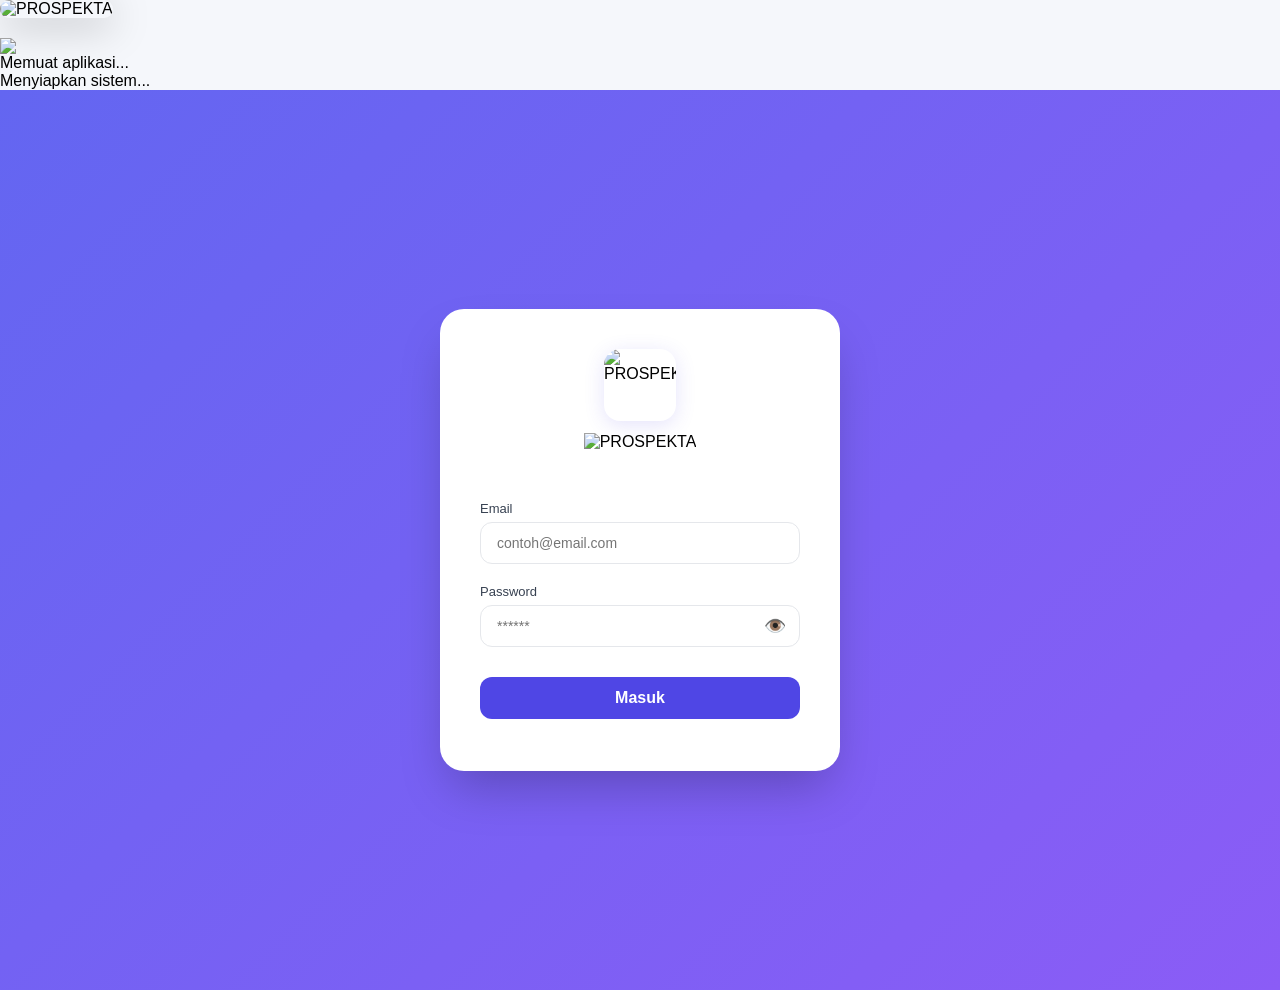
==== commit aaa70268: "Update index.html" ====
--- a/index.html
+++ b/index.html
@@ -4,22 +4,56 @@
     <meta charset="UTF-8">
     <meta name="viewport" content="width=device-width, initial-scale=1.0, user-scalable=yes">
     <title>PROSPEKTA - CRM Penjualan</title>
+    
+<!-- ===== FAVICON ===== -->
+<link rel="icon" href="https://haylblhjzfavrfiyaicq.supabase.co/storage/v1/object/public/logo/prospekta.png">
+<link rel="shortcut icon" href="https://haylblhjzfavrfiyaicq.supabase.co/storage/v1/object/public/logo/prospekta.png">
+<link rel="apple-touch-icon" href="https://haylblhjzfavrfiyaicq.supabase.co/storage/v1/object/public/logo/prospekta.png">
+    
     <script src="https://cdn.jsdelivr.net/npm/xlsx/dist/xlsx.full.min.js"></script>
     <script src="https://cdn.jsdelivr.net/npm/sortablejs@1.15.0/Sortable.min.js"></script>
     <script src="https://cdn.jsdelivr.net/npm/chart.js"></script>
-    <script src="https://www.gstatic.com/firebasejs/8.10.1/firebase-app.js"></script>
-    <script src="https://www.gstatic.com/firebasejs/8.10.1/firebase-auth.js"></script>
-    <script src="https://www.gstatic.com/firebasejs/8.10.1/firebase-firestore.js"></script>
-    <script src="https://www.gstatic.com/firebasejs/8.10.1/firebase-storage.js"></script>
+    <script src="https://cdn.jsdelivr.net/npm/@supabase/supabase-js@2"></script>
     <link rel="stylesheet" href="style.css">
 </head>
 <body>
 <div id="hoverZone"></div>
 
+<!-- LOADING SCREEN -->
+<div id="loadingOverlay" class="loading-overlay">
+    <div class="loading-container">
+        <div style="margin-bottom: 20px;">
+            <img src="https://haylblhjzfavrfiyaicq.supabase.co/storage/v1/object/public/logo/prospekta.png" 
+                 alt="PROSPEKTA" 
+                 style="height: 80px; width: 80px; object-fit: contain; border-radius: 20px; box-shadow: 0 8px 40px rgba(0,0,0,0.25);">
+        </div>
+        <div class="loading-logo" style="font-size: 0; background: none; color: transparent; text-shadow: none; padding: 0;">
+            <img src="https://haylblhjzfavrfiyaicq.supabase.co/storage/v1/object/public/logo/prospekta_logo.png" 
+                 alt="PROSPEKTA" 
+                 style="height: 48px; width: auto; object-fit: contain; max-width: 280px;">
+        </div>
+        <div class="loading-spinner"></div>
+        <div class="loading-text" id="loadingText">Memuat aplikasi...</div>
+        <div class="loading-progress">
+            <div class="loading-progress-bar" id="loadingProgressBar"></div>
+        </div>
+        <div class="loading-steps" id="loadingSteps">
+            <span id="loadingStepText">Menyiapkan sistem...</span>
+        </div>
+    </div>
+</div>
+
 <!-- LOGIN PAGE -->
 <div id="loginPage">
     <div class="login-container">
-         <h2>📊 PROSPEKTA</h2>
+        <div style="display: flex; flex-direction: column; align-items: center; gap: 12px; margin-bottom: 28px;">
+            <img src="https://haylblhjzfavrfiyaicq.supabase.co/storage/v1/object/public/logo/prospekta.png" 
+                 alt="PROSPEKTA" 
+                 style="height: 72px; width: 72px; object-fit: contain; border-radius: 16px; box-shadow: 0 4px 20px rgba(79, 70, 229, 0.15);">
+            <img src="https://haylblhjzfavrfiyaicq.supabase.co/storage/v1/object/public/logo/prospekta_logo.png" 
+                 alt="PROSPEKTA" 
+                 style="height: 40px; width: auto; object-fit: contain; max-width: 100%;">
+        </div>
         <div class="input-group">
             <label for="loginEmail">Email</label>
             <input type="email" id="loginEmail" placeholder="contoh@email.com">
@@ -28,7 +62,7 @@
             <label for="loginPassword">Password</label>
             <div class="password-wrapper">
                 <input type="password" id="loginPassword" placeholder="******">
-                <button type="button" class="toggle-password" id="togglePasswordBtn" aria-label="Toggle password visibility">👁️</button>
+                <button type="button" class="toggle-password" id="togglePasswordBtn">👁️</button>
             </div>
         </div>
         <button class="login-btn" id="loginBtn">Masuk</button>
@@ -38,105 +72,215 @@
 
 <!-- MAIN APP -->
 <div id="app">
+<!-- ===== PAGE LOADING (SAMA SEPERTI LOADING PERTAMA) ===== -->
+<div id="pageLoadingOverlay" class="loading-overlay" style="display: none; z-index: 999999998;">
+    <div class="loading-container">
+        <div style="margin-bottom: 20px;">
+            <img src="https://haylblhjzfavrfiyaicq.supabase.co/storage/v1/object/public/logo/prospekta.png" 
+                 alt="PROSPEKTA" 
+                 style="height: 80px; width: 80px; object-fit: contain; border-radius: 20px; box-shadow: 0 8px 40px rgba(0,0,0,0.25);">
+        </div>
+        <div class="loading-logo" style="font-size: 0; background: none; color: transparent; text-shadow: none; padding: 0;">
+            <img src="https://haylblhjzfavrfiyaicq.supabase.co/storage/v1/object/public/logo/prospekta_logo.png" 
+                 alt="PROSPEKTA" 
+                 style="height: 48px; width: auto; object-fit: contain; max-width: 280px;">
+        </div>
+        <div class="loading-spinner"></div>
+        <div class="loading-text" id="pageLoadingText">Memuat halaman...</div>
+        <div class="loading-progress">
+            <div class="loading-progress-bar" id="pageLoadingProgressBar"></div>
+        </div>
+        <div class="loading-steps">
+            <span id="pageLoadingStepText">Menyiapkan data...</span>
+        </div>
+    </div>
+</div>
     <div class="app-container">
         <div class="sidebar" id="sidebar">
-            <div class="sidebar-header"><h2>PROSPEKTA</h2></div>
+<div class="sidebar-header">
+    <div style="display: flex; align-items: center; gap: 10px; padding: 0 4px;">
+        <img src="https://haylblhjzfavrfiyaicq.supabase.co/storage/v1/object/public/logo/prospekta.png" 
+             alt="PROSPEKTA" 
+             style="height: 32px; width: 32px; object-fit: contain; border-radius: 8px; flex-shrink: 0;">
+        <img src="https://haylblhjzfavrfiyaicq.supabase.co/storage/v1/object/public/logo/prospekta_logo.png" 
+             alt="PROSPEKTA" 
+             style="height: 22px; width: auto; object-fit: contain; max-width: 110px;">
+    </div>
+</div>
             <div class="sidebar-menu">
                 <div class="menu-item active" data-page="dashboard"><span class="icon">📊</span><span>Dashboard</span></div>
                 <div class="menu-item" data-page="followupFull"><span class="icon">📋</span><span>Data Followup Agen</span></div>
                 <div class="menu-item" data-page="prospekFull"><span class="icon">📋</span><span>Data Prospek Agen</span></div>
                 <div class="menu-divider"></div>
                 <div class="menu-label">DATABASE</div>
-                <div class="menu-item" data-page="dbAgent"><span class="icon">📁</span><span>Database Agent</span></div>
-                <div class="menu-item" data-page="dbTransaksi"><span class="icon">📊</span><span>DB Transaksi</span></div>
+                <div id="menuDbAgent" class="menu-item" data-page="dbAgent"><span class="icon">📑</span><span>Database Agent</span></div>
+                <div id="menuDbTransaksi" class="menu-item" data-page="dbTransaksi"><span class="icon">📊</span><span>DB Transaksi</span></div>
                 <div class="menu-item" data-page="dbClosing"><span class="icon">📁</span><span>DB Closing</span></div>
                 <div class="menu-item" data-page="dbTidak"><span class="icon">📁</span><span>DB Tidak Tertarik</span></div>
                 <div class="menu-item" data-page="dbNomorSalah"><span class="icon">📁</span><span>DB Nomor Salah</span></div>
                 <div class="menu-item" data-page="dbCommitment"><span class="icon">📁</span><span>DB Commitment</span></div>
                 <div class="menu-divider"></div>
                 <div class="menu-label">IMPORT DATA</div>
-                <div class="menu-item" data-page="import"><span class="icon">📜</span><span>Import Data</span></div>
+                <div id="menuImport" class="menu-item" data-page="import"><span class="icon">📜</span><span>Import Data</span></div>
                 <div class="menu-divider"></div>
                 <div class="menu-label">KOMUNIKASI</div>
-                <div class="menu-item" data-page="reminder"><span class="icon">⏰</span><span>Pengingat (Reminder)</span></div>
+                <div class="menu-item" data-page="reminder"><span class="icon">⏰</span><span>Pengingat</span></div>
                 <div class="menu-item" data-page="pesan"><span class="icon">💬</span><span>Pesan</span></div>
-                <div class="menu-item" data-page="broadcast"><span class="icon">📢</span><span>Broadcast WhatsApp</span></div>
+                <div class="menu-item" data-page="broadcast"><span class="icon">📢</span><span>Broadcast</span></div>
                 <div class="menu-item" data-page="broadcastUpline"><span class="icon">⭐</span><span>Broadcast Upline</span></div>
                 <div class="menu-divider"></div>
-                <div class="menu-label">PENCARIAN</div>
-                <div class="menu-item" data-page="search"><span class="icon">🔍</span><span>Pencarian Data</span></div>
-                <div class="menu-divider"></div>
-                <!-- Menu untuk Owner (akan ditampilkan jika role=owner) -->
                 <div id="ownerMenu" style="display:none;">
                     <div class="menu-label">MANAJEMEN</div>
                     <div class="menu-item" data-page="produk"><span class="icon">🏷️</span><span>Produk</span></div>
-                    <div class="menu-item" data-page="manageUsers"><span class="icon">👥</span><span>Kelola CS Agent</span></div>
+                    <div class="menu-item" data-page="manageUsers"><span class="icon">👥</span><span>Kelola CS</span></div>
                     <div class="menu-divider"></div>
                 </div>
                 <div class="menu-item" id="logoutBtn"><span class="icon">☕</span><span>Logout</span></div>
             </div>
         </div>
 
-        <div class="main-content">
-            <div class="topbar">
-                <div class="topbar-left"><button class="toggle-btn" id="toggleSidebarBtn" aria-label="Toggle sidebar">☰</button><span class="logo">PROSPEKTA</span></div>
-                <div class="topbar-center" id="topUserName">CS Agent</div>
-                <div class="topbar-right">
-                    <div class="notif-icon" id="infoBtn" style="cursor: pointer;" aria-label="Informasi">🛈<span class="badge" style="background: none;"></span></div>
-                    <div class="notif-icon" id="deadlineNotifBtn" aria-label="Notifikasi deadline">📅<span class="badge" id="deadlineCount">0</span></div>
-                    <div class="notif-icon" id="pesanNotifBtn" aria-label="Notifikasi pesan">💬<span class="badge" id="pesanCount">0</span></div>
-                    <img class="profile-img" id="profileImg" src="https://i.pravatar.cc/40" alt="Profile">
-                </div>
-            </div>
-
-            <div class="content-area">
-                <!-- DASHBOARD PAGE -->
-                <div id="dashboardPage" class="page-content">
-                    <div style="margin-bottom: 16px;">
-                        <h3 style="color: #1f2937; font-size: 16px;">📈 Progres Followup Agent</h3>
-                    </div>
-                    <div class="stats-grid">
+            <div class="main-content">
+                <div class="topbar">
+                    <!-- ===== KIRI: Logo ===== -->
+                    <div class="topbar-left">
+                        <button class="toggle-btn" id="toggleSidebarBtn" type="button" aria-label="Toggle Sidebar">☰</button>
+                        <div class="logo-wrapper animate" id="logoWrapper">
+                            <div class="logo-with-user">
+                                <span class="logo-text">
+                                    <span class="logo-char">P</span>
+                                    <span class="logo-char">R</span>
+                                    <span class="logo-char">O</span>
+                                    <span class="logo-char">S</span>
+                                    <span class="logo-char">P</span>
+                                    <span class="logo-char">E</span>
+                                    <span class="logo-char">K</span>
+                                    <span class="logo-char">T</span>
+                                    <span class="logo-char">A</span>
+                                </span>
+                                <span class="logo-subtitle" id="logoSubtitle">
+                                    👤 <span class="user-name" id="logoUserName">CS Agent</span>
+                                </span>
+                            </div>
+                        </div>
+                    </div>
+            
+                    <!-- ===== TENGAH: Kosong atau bisa untuk judul ===== -->
+                    <div class="topbar-center" id="topbarCenter">
+                        <!-- Hidden element untuk kompatibilitas -->
+                        <span id="topUserName" style="display:none;"></span>
+                    </div>
+            
+                    <!-- ===== KANAN: Search + Notifikasi + Profile ===== -->
+                    <div class="topbar-right">
+<!-- ===== SEARCH RIGHT - FIXED ===== -->
+<div class="search-right-wrapper" id="searchRightWrapper">
+    <!-- Trigger -->
+    <div class="search-right-trigger" id="searchRightTrigger" role="button" tabindex="0" aria-label="Buka pencarian">
+        <span class="search-right-icon">🔍</span>
+        <span class="search-right-label">Cari...</span>
+        <span class="search-right-shortcut">⌘K</span>
+    </div>
+
+    <!-- Expanded Search -->
+    <div class="search-right-expanded" id="searchRightExpanded">
+        <div class="search-right-inner">
+            <span class="search-right-icon-expanded">🔍</span>
+            <input
+                type="text"
+                id="searchRightInput"
+                placeholder="Cari nama, ID Agent, nomor WhatsApp..."
+                class="search-right-input"
+                autocomplete="off"
+                aria-label="Cari di semua database"
+            >
+            <button class="search-right-clear" id="searchRightClear" style="display:none;" aria-label="Bersihkan">✕</button>
+            <button class="search-right-close" id="searchRightClose" aria-label="Tutup pencarian">✕</button>
+        </div>
+
+        <!-- RESULTS -->
+        <div class="search-right-results" id="searchRightResults" style="display:none;">
+            <div class="search-right-results-header">
+                <span id="searchRightCount">0</span> hasil ditemukan
+            </div>
+            <div class="search-right-results-list" id="searchRightResultsList"></div>
+            <div class="search-right-results-footer">
+                <kbd>↑</kbd> <kbd>↓</kbd> · <kbd>Enter</kbd> buka · <kbd>Esc</kbd> tutup
+            </div>
+        </div>
+    </div>
+</div>
+                        
+                        <!-- Notifikasi & Profile -->
+                        <div class="notif-icon" id="infoBtn">⚠️</div>
+                        <div class="notif-icon" id="deadlineNotifBtn">📅<span class="badge badge-zero" id="deadlineCount">0</span></div>
+                        <div class="notif-icon" id="pesanNotifBtn">💬<span class="badge badge-zero" id="pesanCount">0</span></div>
+                        <img class="profile-img" id="profileImg" src="https://i.pravatar.cc/40" alt="Profile">
+                    </div>
+                </div>
+            
+                <div class="content-area">
+                    <!-- DASHBOARD PAGE -->
+                    <div id="dashboardPage" class="page-content">
+                        <div class="stats-grid">
                         <div class="stat-card"><div class="stat-info"><h4>Total Data</h4><div class="value" id="totalData">0</div><small>Semua Data</small></div><div class="stat-icon bg-purple">👥</div></div>
                         <div class="stat-card"><div class="stat-info"><h4>Closing</h4><div class="value" id="closingTotal">0</div><small>Data Closing</small></div><div class="stat-icon bg-green">✔</div></div>
-                        <div class="stat-card"><div class="stat-info"><h4>Rate Closing</h4><div class="value" id="rateClosing">0%</div><small>Dari Total Data</small></div><div class="stat-icon bg-blue">📊</div></div>
+                        <div class="stat-card"><div class="stat-info"><h4>Rate Closing</h4><div class="value" id="rateClosing">0%</div><small>Dari Total</small></div><div class="stat-icon bg-blue">📊</div></div>
                         <div class="stat-card"><div class="stat-info"><h4>Prospek Aktif</h4><div class="value" id="activeProspek">0</div><small>Dalam Proses</small></div><div class="stat-icon bg-orange">👤</div></div>
                     </div>
 
                     <!-- TARGET & KPI SECTION -->
-                    <div class="target-kpi-section" style="margin-bottom: 24px;">
-                        <div class="target-header" style="display: flex; justify-content: space-between; align-items: center; margin-bottom: 16px;">
-                            <h3 style="color: #1f2937; font-size: 16px;">🎯 Target & KPI Prospek Agent</h3>
-                            <button id="manageTargetBtn" class="add-btn" style="background: #8b5cf6;">⚙️ Kelola Target</button>
-                        </div>
-                        <div class="target-grid" style="display: grid; grid-template-columns: repeat(4, 1fr); gap: 16px; margin-bottom: 20px;">
-                            <div class="target-card" style="background: linear-gradient(135deg, #667eea 0%, #764ba2 100%); border-radius: 16px; padding: 16px; color: white;">
-                                <div style="font-size: 12px; opacity: 0.9;">👤 Target Agent</div>
-                                <div style="font-size: 28px; font-weight: 700;" id="targetAgentValue">0</div>
-                                <div style="font-size: 11px; opacity: 0.8;">Tercapai: <span id="targetAgentReached">0</span></div>
-                                <div class="progress-bar" style="background: rgba(255,255,255,0.3); border-radius: 10px; height: 6px; margin-top: 8px;"><div id="targetAgentProgress" style="background: white; height: 100%; border-radius: 10px; width: 0%;"></div></div>
-                            </div>
-                            <div class="target-card" style="background: linear-gradient(135deg, #4facfe 0%, #00f2fe 100%); border-radius: 16px; padding: 16px; color: white;">
-                                <div style="font-size: 12px; opacity: 0.9;">👥 Target Koordinator</div>
-                                <div style="font-size: 28px; font-weight: 700;" id="targetKoorValue">0</div>
-                                <div style="font-size: 11px; opacity: 0.8;">Tercapai: <span id="targetKoorReached">0</span></div>
-                                <div class="progress-bar" style="background: rgba(255,255,255,0.3); border-radius: 10px; height: 6px; margin-top: 8px;"><div id="targetKoorProgress" style="background: white; height: 100%; border-radius: 10px; width: 0%;"></div></div>
-                            </div>
-                            <div class="target-card" style="background: linear-gradient(135deg, #f093fb 0%, #f5576c 100%); border-radius: 16px; padding: 16px; color: white;">
-                                <div style="font-size: 12px; opacity: 0.9;">🏦 Target CA</div>
-                                <div style="font-size: 28px; font-weight: 700;" id="targetCAValue">0</div>
-                                <div style="font-size: 11px; opacity: 0.8;">Tercapai: <span id="targetCAReached">0</span></div>
-                                <div class="progress-bar" style="background: rgba(255,255,255,0.3); border-radius: 10px; height: 6px; margin-top: 8px;"><div id="targetCAProgress" style="background: white; height: 100%; border-radius: 10px; width: 0%;"></div></div>
-                            </div>
-                            <div class="target-card" id="targetTransaksiCard" style="background: linear-gradient(135deg, #fa709a 0%, #fee140 100%); border-radius: 16px; padding: 16px; color: white; cursor: pointer;">
-                                <div style="font-size: 12px; opacity: 0.9;">📊 Target Transaksi/Bulan</div>
-                                <div style="font-size: 28px; font-weight: 700;" id="targetTransaksiValue">0</div>
-                                <div style="font-size: 11px; opacity: 0.8;">Tercapai: <span id="targetTransaksiReached">0</span></div>
-                                <div class="progress-bar" style="background: rgba(255,255,255,0.3); border-radius: 10px; height: 6px; margin-top: 8px;"><div id="targetTransaksiProgress" style="background: white; height: 100%; border-radius: 10px; width: 0%;"></div></div>
-                            </div>
-                        </div>
-                        <div class="chart-target-wrapper" style="display: grid; grid-template-columns: 1fr 1fr; gap: 20px;">
-                            <div class="chart-card" id="targetChartCard" style="padding: 16px;"><h3>📈 Pencapaian Target</h3><canvas id="targetChart" style="max-height: 250px;"></canvas></div>
-                            <div class="chart-card" id="trendChartCard" style="padding: 16px;"><h3>📊 Trend Pencapaian per Bulan</h3><canvas id="trendChart" style="max-height: 250px;"></canvas></div>
+                    <div class="target-kpi-section">
+                        <div class="target-header">
+                            <h3>🎯 Target & KPI Prospek Agent</h3>
+                            <!-- ===== PERBAIKAN: Hanya Owner yang bisa melihat tombol ini ===== -->
+                            <button id="manageTargetBtn" class="add-btn" style="display: none;">⚙️ Kelola Target</button>
+                        </div>
+                    <div class="target-grid">
+                        <div class="target-card">
+                            <div class="target-card-title">👤 Target Agent</div>
+                            <div class="target-card-value" id="targetAgentValue">0</div>
+                            <div class="target-card-sub">Tercapai: <span id="targetAgentReached">0</span></div>
+                            <div class="progress-bar"><div id="targetAgentProgress" style="width: 0%;"></div></div>
+                        </div>
+                        <!-- Target Upline -->
+                        <div class="target-card">
+                            <div class="target-card-title">👥 Target Upline</div>
+                            <div class="target-card-value" id="targetUplineValue">0</div>
+                            <div class="target-card-sub">Tercapai: <span id="targetUplineReached">0</span></div>
+                            <div class="progress-bar"><div id="targetUplineProgress" style="width: 0%;"></div></div>
+                        </div>
+                        <div class="target-card">
+                            <div class="target-card-title">📊 Target Transaksi</div>
+                            <div class="target-card-value" id="targetTransaksiValue">0</div>
+                            <div class="target-card-sub">Tercapai: <span id="targetTransaksiReached">0</span></div>
+                            <div class="progress-bar"><div id="targetTransaksiProgress" style="width: 0%;"></div></div>
+                        </div>
+                        <div class="target-card">
+                            <div class="target-card-title">📊 Selisih Transaksi</div>
+                            <div class="target-card-value" id="targetSelisihValue">0</div>
+                            <div class="target-card-sub">Perubahan: <span id="targetSelisihReached">0</span></div>
+                            <div class="progress-bar"><div id="targetSelisihProgress" style="width: 0%;"></div></div>
+                        </div>
+                    </div>
+                        <div class="chart-target-wrapper">
+                            <div class="chart-card"><h3>📈 Pencapaian Target</h3><canvas id="targetChart"></canvas></div>
+                            <!-- TREND CHART CARD -->
+<div class="chart-card">
+    <div class="chart-info">
+        <h3 style="margin: 0; font-size: 15px; font-weight: 600; color: var(--dark);">
+            📊 Trend Pencapaian per Bulan
+        </h3>
+        <span class="chart-badge" id="trendChartBadge">
+            📅 <span id="trendChartCount">0</span> bulan
+        </span>
+    </div>
+    <div class="chart-wrapper">
+        <canvas id="trendChart"></canvas>
+        <div class="chart-loading" id="trendChartLoading" style="display: none;">
+            <div class="spinner"></div>
+        </div>
+    </div>
+</div>
                         </div>
                     </div>
 
@@ -171,121 +315,138 @@
                     </div>
                 </div>
 
-                <!-- FULL PAGE FOLLOWUP AGEN -->
+                <!-- FULL PAGE FOLLOWUP -->
                 <div id="followupFullPage" class="page-content" style="display:none">
-                    <div class="fullpage-kanban">
-                        <div class="fullpage-header">
-                            <h2>📋 Data Followup Agen (Full Mode)</h2>
-                            <div style="display: flex; gap: 10px;">
-                                <button class="add-btn" id="addCustomerFullBtn">+ Tambah Data</button>
-                                <button class="db-select-all" id="selectAllFullFollowup">✅ Pilih Semua</button>
-                                <button class="db-delete-selected" id="deleteSelectedFullFollowup">🗑️ Hapus Terpilih</button>
-                            </div>
-                        </div>
-                        <div class="kanban-board-full">
-                            <div class="kanban-column" data-status="baru"><div class="column-header purple-header"><span>Baru</span><span class="count" id="fullCountBaru">0</span></div><div class="kanban-cards" id="fullBaruList"></div></div>
-                            <div class="kanban-column" data-status="followup"><div class="column-header blue-header"><span>Follow Up</span><span class="count" id="fullCountFollowup">0</span></div><div class="kanban-cards" id="fullFollowupList"></div></div>
-                            <div class="kanban-column" data-status="pending"><div class="column-header orange-header"><span>Pending</span><span class="count" id="fullCountPending">0</span></div><div class="kanban-cards" id="fullPendingList"></div></div>
-                            <div class="kanban-column" data-status="closing"><div class="column-header green-header"><span>Closing</span><span class="count" id="fullCountClosing">0</span></div><div class="kanban-cards" id="fullClosingList"></div></div>
-                        </div>
-                    </div>
-                </div>
-
-                <!-- FULL PAGE PROSPEK AGEN -->
+                    <div class="fullpage-header">
+                        <h2>📋 Data Followup Agen (Full Mode)</h2>
+                        <div style="display: flex; gap: 10px;">
+                            <button class="add-btn" id="addCustomerFullBtn">+ Tambah Data</button>
+                            <button class="db-select-all" id="selectAllFullFollowup">✅ Pilih Semua</button>
+                            <button class="db-delete-selected" id="deleteSelectedFullFollowup">🗑️ Hapus Terpilih</button>
+                            <button class="db-delete-all" id="deleteAllFullFollowup">🗑️ Hapus Semua</button>
+                        </div>
+                    </div>
+                    <div class="kanban-board-full">
+                        <div class="kanban-column" data-status="baru"><div class="column-header purple-header"><span>Baru</span><span class="count" id="fullCountBaru">0</span></div><div class="kanban-cards" id="fullBaruList"></div></div>
+                        <div class="kanban-column" data-status="followup"><div class="column-header blue-header"><span>Follow Up</span><span class="count" id="fullCountFollowup">0</span></div><div class="kanban-cards" id="fullFollowupList"></div></div>
+                        <div class="kanban-column" data-status="pending"><div class="column-header orange-header"><span>Pending</span><span class="count" id="fullCountPending">0</span></div><div class="kanban-cards" id="fullPendingList"></div></div>
+                        <div class="kanban-column" data-status="closing"><div class="column-header green-header"><span>Closing</span><span class="count" id="fullCountClosing">0</span></div><div class="kanban-cards" id="fullClosingList"></div></div>
+                    </div>
+                </div>
+
+                <!-- FULL PAGE PROSPEK -->
                 <div id="prospekFullPage" class="page-content" style="display:none">
-                    <div class="fullpage-kanban">
-                        <div class="fullpage-header">
-                            <h2>🎯 Data Prospek Agen (Full Mode)</h2>
-                            <div style="display: flex; gap: 10px;">
-                                <button class="add-btn" id="addProspekFullBtn">+ Tambah Data</button>
-                                <button class="db-select-all" id="selectAllFullProspek">✅ Pilih Semua</button>
-                                <button class="db-delete-selected" id="deleteSelectedFullProspek">🗑️ Hapus Terpilih</button>
-                            </div>
-                        </div>
-                        <div class="kanban-board-full">
-                            <div class="kanban-column" data-status="Baru"><div class="column-header purple-header"><span>Baru</span><span class="count" id="fullCountProspekBaru">0</span></div><div class="kanban-cards" id="fullProspekBaruList"></div></div>
-                            <div class="kanban-column" data-status="Dihubungi"><div class="column-header blue-header"><span>Dihubungi</span><span class="count" id="fullCountDihubungi">0</span></div><div class="kanban-cards" id="fullProspekDihubungiList"></div></div>
-                            <div class="kanban-column" data-status="Negosiasi"><div class="column-header orange-header"><span>Negosiasi</span><span class="count" id="fullCountNegosiasi">0</span></div><div class="kanban-cards" id="fullProspekNegosiasiList"></div></div>
-                            <div class="kanban-column" data-status="Tertarik"><div class="column-header green-header"><span>Tertarik</span><span class="count" id="fullCountTertarik">0</span></div><div class="kanban-cards" id="fullProspekTertarikList"></div></div>
-                        </div>
+                    <div class="fullpage-header">
+                        <h2>🎯 Data Prospek Agen (Full Mode)</h2>
+                        <div style="display: flex; gap: 10px;">
+                            <button class="add-btn" id="addProspekFullBtn">+ Tambah Data</button>
+                            <button class="db-select-all" id="selectAllFullProspek">✅ Pilih Semua</button>
+                            <button class="db-delete-selected" id="deleteSelectedFullProspek">🗑️ Hapus Terpilih</button>
+                            <button class="db-delete-all" id="deleteAllFullProspek">🗑️ Hapus Semua</button>
+                        </div>
+                    </div>
+                    <div class="kanban-board-full">
+                        <div class="kanban-column" data-status="Baru"><div class="column-header purple-header"><span>Baru</span><span class="count" id="fullCountProspekBaru">0</span></div><div class="kanban-cards" id="fullProspekBaruList"></div></div>
+                        <div class="kanban-column" data-status="Dihubungi"><div class="column-header blue-header"><span>Dihubungi</span><span class="count" id="fullCountDihubungi">0</span></div><div class="kanban-cards" id="fullProspekDihubungiList"></div></div>
+                        <div class="kanban-column" data-status="Negosiasi"><div class="column-header orange-header"><span>Negosiasi</span><span class="count" id="fullCountNegosiasi">0</span></div><div class="kanban-cards" id="fullProspekNegosiasiList"></div></div>
+                        <div class="kanban-column" data-status="Tertarik"><div class="column-header green-header"><span>Tertarik</span><span class="count" id="fullCountTertarik">0</span></div><div class="kanban-cards" id="fullProspekTertarikList"></div></div>
                     </div>
                 </div>
 
                 <!-- SEARCH PAGE -->
                 <div id="searchPage" class="page-content" style="display:none">
-                    <div class="search-section">
-                        <div class="search-header"><h3>🔍 Pencarian Data</h3><p>Cari berdasarkan ID Agent, Nama, atau Nomor WhatsApp</p></div>
-                        <div class="search-box">
-                            <input type="text" id="searchInput" placeholder="Ketik ID Agent, Nama, atau Nomor WhatsApp..." class="search-input">
-                            <button id="searchBtn" class="search-btn">🔍 Cari</button>
-                            <button id="clearSearchBtn" class="clear-btn">✖ Bersihkan</button>
-                        </div>
-                        <div class="search-filter">
-                            <label><input type="checkbox" id="searchCustomer" checked> Followup Agen</label>
-                            <label><input type="checkbox" id="searchProspek" checked> Prospek Agen</label>
-                            <label><input type="checkbox" id="searchClosing"> DB Closing</label>
-                            <label><input type="checkbox" id="searchTidak"> DB Tidak Tertarik</label>
-                            <label><input type="checkbox" id="searchNomorSalah"> DB Nomor Salah</label>
-                            <label><input type="checkbox" id="searchCommitment"> DB Commitment</label>
-                        </div>
-                        <div id="searchResults" class="search-results"><p style="text-align:center;padding:40px;color:#9ca3af;">🔍 Masukkan kata kunci untuk mencari data</p></div>
-                    </div>
-                </div>
-
-                <!-- MANAGE USERS PAGE (OWNER ONLY) -->
-                <div id="manageUsersPage" class="page-content" style="display:none">
-                    <div class="db-section">
-                        <div class="db-header"><h3>👥 Kelola CS Agent</h3><button class="add-btn" id="addCsBtn">+ Tambah CS</button></div>
-                        <div id="usersList" class="db-list"><p style="text-align:center;padding:40px;">Loading...</p></div>
-                    </div>
-                </div>
+                    <div class="search-section"><div class="search-header"><h3>🔍 Pencarian Data</h3><p>Cari berdasarkan ID Agent, Nama, atau Nomor WhatsApp</p></div>
+                        <div class="search-box"><input type="text" id="searchInput" placeholder="Ketik ID Agent, Nama, atau Nomor WhatsApp..." class="search-input"><button id="searchBtn" class="search-btn">🔍 Cari</button><button id="clearSearchBtn" class="clear-btn">✖ Bersihkan</button></div>
+                        <div class="search-filter"><label><input type="checkbox" id="searchCustomer" checked> Followup Agen</label><label><input type="checkbox" id="searchProspek" checked> Prospek Agen</label><label><input type="checkbox" id="searchClosing"> DB Closing</label><label><input type="checkbox" id="searchTidak"> DB Tidak Tertarik</label><label><input type="checkbox" id="searchNomorSalah"> DB Nomor Salah</label><label><input type="checkbox" id="searchCommitment"> DB Commitment</label></div>
+                        <div id="searchResults" class="search-results"><p>🔍 Masukkan kata kunci untuk mencari data</p></div>
+                    </div>
+                </div>
+
+                <!-- MANAGE USERS PAGE -->
+                <div id="manageUsersPage" class="page-content" style="display:none"><div class="db-section"><div class="db-header"><h3>👥 Kelola CS Agent</h3><button class="add-btn" id="addCsBtn">+ Tambah CS</button></div><div id="usersList" class="db-list"><p>Loading...</p></div></div></div>
 
                 <!-- IMPORT PAGE -->
-                <div id="importPage" class="page-content" style="display:none">
-                    <div class="import-section">
-                        <div class="import-header"><h3>📜 Import Data Excel</h3><p>Import data dengan mudah dan cepat. Data yang sudah terdaftar akan ditolak.</p></div>
-                        <div class="import-grid">
-                            <div class="import-card"><h4>1. Pilih File Excel</h4><div class="drop-zone" id="dropZone"><p>📂 Drag & Drop file di sini</p><small>atau klik untuk pilih file</small><input type="file" id="excelFile" hidden accept=".xlsx,.xls,.csv"></div><div id="fileInfo" class="file-info"></div></div>
-                            <div class="import-card"><h4>2. Pilih Tujuan Import</h4><div class="radio-option active" data-import="transaksi"><b>📊 Import ke DB Transaksi</b><p>Data akan masuk ke Database Transaksi</p></div><div class="radio-option" data-import="customer"><b>👥 Import ke Customer</b><p>Data akan masuk ke Followup Agen</p></div></div>
-                            <div class="import-card"><h4>3. Informasi Import</h4><ul class="info-list"><li>✔ Import ribuan data sekaligus</li><li>✔ Validasi nomor otomatis</li><li>✔ Data duplikat akan dilewati</li></ul><button class="import-btn" id="importBtn">🚀 Import Data Sekarang</button></div>
-                            <div class="import-card"><h4>📥 Contoh File Import</h4><button class="download-example-btn" id="downloadCustomerExample">📋 Download Contoh Customer</button><button class="download-example-btn" id="downloadProspekExample">📋 Download Contoh Prospek</button><button class="download-example-btn" id="downloadTransaksiExample" style="background: #8b5cf6;">📊 Download Contoh DB Transaksi</button></div>
-                        </div>
-                    </div>
-                </div>
-
-                <!-- DATABASE AGENT PAGE -->
-                <div id="dbAgentPage" class="page-content" style="display:none">
-                    <div class="db-section">
-                        <div class="db-header">
-                            <h3>👥 Database Agent</h3>
-                            <div class="db-actions">
-                                <button class="db-select-all" id="selectAllAgent">✅ Pilih Semua</button>
-                                <button class="db-delete-selected" id="deleteSelectedAgent">🗑️ Hapus Terpilih</button>
-                                <button id="loadAllAgentBtn" class="db-import-excel" style="background: #4f46e5;">🔄 Muat Semua Data</button>
-                                <button class="db-import-excel" id="importAgentExcelBtn" style="background: #10b981;">📥 Import Excel</button>
-                                <button class="db-export-excel" id="exportAgentExcelBtn" style="background: #3b82f6;">📤 Export Excel</button>
-                            </div>
-                        </div>
-                        <div style="background: #f9fafb; padding: 16px; border-radius: 12px; margin-bottom: 20px;">
-                            <div style="display: flex; gap: 12px; flex-wrap: wrap; align-items: flex-end;">
-                                <div style="flex: 2; min-width: 200px;"><label style="display: block; font-size: 12px; color: #6b7280; margin-bottom: 4px;">🔍 Cari</label><input type="text" id="searchAgentInput" placeholder="Cari Nama, ID Agent, atau Nomor..." style="width: 100%; padding: 10px 12px; border: 1.5px solid #e5e7eb; border-radius: 10px; font-size: 13px;"></div>
-                                <div style="flex: 1; min-width: 180px;"><label style="display: block; font-size: 12px; color: #6b7280; margin-bottom: 4px;">👤 Filter Upline</label><input type="text" id="filterUplineAgent" placeholder="Cari berdasarkan Upline..." style="width: 100%; padding: 10px 12px; border: 1.5px solid #e5e7eb; border-radius: 10px; font-size: 13px;"></div>
-                                <div style="flex: 1; min-width: 150px;"><label style="display: block; font-size: 12px; color: #6b7280; margin-bottom: 4px;">🆔 Filter CID</label><input type="text" id="filterCidAgent" placeholder="Cari berdasarkan CID..." style="width: 100%; padding: 10px 12px; border: 1.5px solid #e5e7eb; border-radius: 10px; font-size: 13px;"></div>
-                                <div style="flex: 1; min-width: 150px;"><label style="display: block; font-size: 12px; color: #6b7280; margin-bottom: 4px;">🏦 Filter Jenis Bank</label><select id="filterBankAgent" style="width: 100%; padding: 10px 12px; border: 1.5px solid #e5e7eb; border-radius: 10px; font-size: 13px;"><option value="">Semua Bank</option><option value="BCA">BCA</option><option value="Mandiri">Mandiri</option><option value="BRI">BRI</option><option value="BNI">BNI</option><option value="CIMB Niaga">CIMB Niaga</option><option value="Danamon">Danamon</option><option value="Permata">Permata</option><option value="Maybank">Maybank</option><option value="OCBC NISP">OCBC NISP</option><option value="Bank Lain">Bank Lain</option></select></div>
-                                <div style="flex: 1; min-width: 120px;"><label style="display: block; font-size: 12px; color: #6b7280; margin-bottom: 4px;">📅 Filter Tanggal</label><select id="filterDateAgent" style="width: 100%; padding: 10px 12px; border: 1.5px solid #e5e7eb; border-radius: 10px; font-size: 13px;"><option value="">Semua Tanggal</option><option value="today">Hari Ini</option><option value="week">7 Hari Terakhir</option><option value="month">30 Hari Terakhir</option></select></div>
-                                <div><button id="resetAgentFilterBtn" style="background: #f3f4f6; color: #374151; padding: 10px 16px; border: none; border-radius: 10px; cursor: pointer; font-size: 13px;">🔄 Reset Filter</button></div>
-                            </div>
-                            <div style="margin-top: 12px; display: flex; gap: 20px; flex-wrap: wrap;">
-                                <label style="font-size: 12px; color: #6b7280; display: flex; align-items: center; gap: 6px;"><input type="checkbox" id="filterHasHpAgent" style="width: 16px; height: 16px;"> Hanya yang memiliki nomor WA</label>
-                                <label style="font-size: 12px; color: #6b7280; display: flex; align-items: center; gap: 6px;"><input type="checkbox" id="filterHasApkAgent" style="width: 16px; height: 16px;"> Hanya yang memiliki aplikasi</label>
-                            </div>
-                        </div>
-                        <div id="agentStats" style="margin-bottom: 12px; font-size: 12px; color: #6b7280;">Menampilkan <span id="agentFilteredCount">0</span> dari <span id="agentTotalCount">0</span> data</div>
-                        <div id="dbAgentList" class="db-list"></div>
-                    </div>
-                </div>
-
-                <!-- DATABASE TRANSAKSI PAGE (TERPISAH) -->
+                <div id="importPage" class="page-content" style="display:none"><div class="import-section"><div class="import-header"><h3>📜 Import Data Excel</h3><p>Import data dengan mudah dan cepat</p></div><div class="import-grid"><div class="import-card"><h4>1. Pilih File Excel</h4><div class="drop-zone" id="dropZone"><p>📂 Drag & Drop file di sini</p><small>atau klik untuk pilih file</small><input type="file" id="excelFile" hidden accept=".xlsx,.xls,.csv"></div><div id="fileInfo"></div></div><div class="import-card"><h4>2. Pilih Tujuan Import</h4><div class="radio-option active" data-import="transaksi"><b>📊 Import ke DB Transaksi</b><p>Data akan masuk ke Database Transaksi</p></div><div class="radio-option" data-import="customer"><b>👥 Import ke Customer</b><p>Data akan masuk ke Followup Agen</p></div><div class="radio-option" data-import="prospek"><b>🎯 Import ke Prospek</b><p>Data akan masuk ke Prospek Agen</p></div></div><div class="import-card"><h4>3. Informasi Import</h4><ul class="info-list"><li>✔ Import ribuan data sekaligus</li><li>✔ Validasi nomor otomatis</li><li>✔ Data duplikat akan dilewati</li></ul><button class="import-btn" id="importBtn">🚀 Import Data Sekarang</button></div><div class="import-card"><h4>📥 Contoh File Import</h4><button class="download-example-btn" id="downloadCustomerExample">📋 Download Contoh Customer</button><button class="download-example-btn" id="downloadProspekExample">📋 Download Contoh Prospek</button><button class="download-example-btn" id="downloadTransaksiExample">📊 Download Contoh DB Transaksi</button></div></div></div></div>
+
+                <!-- DATABASE PAGES -->
+<!-- Database Agent Page -->
+<div id="dbAgentPage" class="page-content" style="display:none">
+    <div class="db-section">
+        <div class="db-header">
+            <h3>👥 Database Agent</h3>
+            <div class="db-actions">
+                <button class="add-btn" id="addAgentBtn">+ Tambah Agent</button>
+                <button class="db-select-all" id="selectAllAgent">✅ Pilih Semua</button>
+                <button class="db-delete-selected" id="deleteSelectedAgent">🗑️ Hapus Terpilih</button>
+                <button class="db-delete-all" id="deleteAllAgent">🗑️ Hapus Semua</button>
+                <button class="db-import-excel" id="importAgentExcelBtn">📥 Import Excel</button>
+                <button class="db-export-excel" id="exportAgentExcelBtn">📤 Export Excel</button>
+                <button class="db-download-example" id="downloadAgentExampleBtn">📋 Download Contoh</button>
+            </div>
+        </div>
+        
+        <!-- ===== FILTER ===== -->
+        <div class="filter-container" style="display: flex; gap: 10px; flex-wrap: wrap; margin-bottom: 16px; padding: 14px 18px; background: #f8fafc; border-radius: 14px; align-items: center; border: 1px solid #e5e7eb;">
+            <div style="display: flex; align-items: center; gap: 6px;">
+                <span style="font-size: 13px; color: #6b7280;">🔍</span>
+                <input type="text" id="searchAgentInput" placeholder="Cari nama, ID, No HP..." style="padding: 8px 14px; border: 1.5px solid #e5e7eb; border-radius: 10px; font-size: 13px; width: 180px; background: #fff; transition: all 0.3s;">
+            </div>
+            <select id="filterUplineAgent" style="padding: 8px 14px; border: 1.5px solid #e5e7eb; border-radius: 10px; font-size: 13px; background: #fff;">
+                <option value="">👤 Semua Upline</option>
+            </select>
+            <select id="filterCidAgent" style="padding: 8px 14px; border: 1.5px solid #e5e7eb; border-radius: 10px; font-size: 13px; background: #fff;">
+                <option value="">🆔 Semua CID</option>
+            </select>
+            <select id="filterBankAgent" style="padding: 8px 14px; border: 1.5px solid #e5e7eb; border-radius: 10px; font-size: 13px; background: #fff;">
+                <option value="">🏦 Semua Bank</option>
+                <option value="BCA">BCA</option>
+                <option value="Mandiri">Mandiri</option>
+                <option value="BNI">BNI</option>
+                <option value="BRI">BRI</option>
+                <option value="BTN">BTN</option>
+                <option value="Lainnya">Lainnya</option>
+            </select>
+            
+            <!-- ===== FILTER TANGGAL ===== -->
+            <div style="display: flex; align-items: center; gap: 6px; border-left: 1px solid #e5e7eb; padding-left: 12px;">
+                <span style="font-size: 13px; color: #6b7280;">📅</span>
+                <input type="date" id="filterDateStartAgent" placeholder="Dari" style="padding: 8px 14px; border: 1.5px solid #e5e7eb; border-radius: 10px; font-size: 13px; background: #fff; width: 150px;">
+                <span style="font-size: 13px; color: #6b7280;">→</span>
+                <input type="date" id="filterDateEndAgent" placeholder="Sampai" style="padding: 8px 14px; border: 1.5px solid #e5e7eb; border-radius: 10px; font-size: 13px; background: #fff; width: 150px;">
+            </div>
+            
+            <!-- ===== FILTER TIPE AGENT ===== -->
+            <select id="filterTypeAgent" style="padding: 8px 14px; border: 1.5px solid #e5e7eb; border-radius: 10px; font-size: 13px; background: #fff;">
+                <option value="">🏷️ Semua Tipe</option>
+                <option value="AGENT">👤 Agent</option>
+                <option value="CollectingAgent (CA)">🏦 Collecting Agent (CA)</option>
+                <option value="Koordinator Wilayah (KORWIL)">👥 Koordinator Wilayah (KORWIL)</option>
+            </select>
+            
+            <button id="resetAgentFilterBtn" style="padding: 8px 16px; background: #f1f5f9; border: 1.5px solid #e5e7eb; border-radius: 10px; cursor: pointer; font-size: 13px; font-weight: 500; color: #475569; transition: all 0.3s;">🔄 Reset</button>
+        </div>
+        
+        <!-- ===== TOTAL INFO ===== -->
+        <div style="display: flex; justify-content: space-between; align-items: center; margin-bottom: 14px; padding: 0 4px; flex-wrap: wrap; gap: 8px;">
+            <div style="font-size: 14px; color: #64748b;">
+                👥 Total Agent: <strong id="agentTotalCount" style="color: #1e293b; font-weight: 700;">0</strong>
+                <span style="font-size: 12px; color: #94a3b8; margin-left: 12px;">
+                    ✅ Terpilih: <strong id="agentSelectedCount" style="color: #4f46e5; font-weight: 700;">0</strong>
+                </span>
+                <span style="font-size: 12px; color: #94a3b8; margin-left: 12px;">
+                    📅 Filter: <strong id="agentFilterDateInfo" style="color: #1e293b; font-weight: 600;">Semua</strong>
+                </span>
+            </div>
+            <div style="font-size: 14px; color: #64748b;">
+                📋 <span id="agentFilteredCount" style="font-weight: 700; color: #1e293b;">0</span> data ditampilkan
+            </div>
+        </div>
+        
+        <div id="dbAgentList" class="db-list"></div>
+    </div>
+</div>
+
+                <!-- Database Transaksi Page -->
                 <div id="dbTransaksiPage" class="page-content" style="display:none">
                     <div class="db-section">
                         <div class="db-header">
@@ -293,213 +454,644 @@
                             <div class="db-actions">
                                 <button class="db-select-all" id="selectAllTransaksi">✅ Pilih Semua</button>
                                 <button class="db-delete-selected" id="deleteSelectedTransaksi">🗑️ Hapus Terpilih</button>
-                                <button class="db-move-followup" id="moveSelectedToFollowupBtn" style="background: #8b5cf6;">📋 Pindah ke Followup</button>
-                                <button class="add-btn" id="viewTransaksiHistoryBtn" style="background: #10b981;">📋 Riwayat Transaksi Global</button>
-                            </div>
-                        </div>
-                        <div style="background: #f9fafb; padding: 16px; border-radius: 12px; margin-bottom: 20px;">
-                            <div style="display: flex; gap: 12px; flex-wrap: wrap; align-items: flex-end;">
-                                <div style="flex: 2; min-width: 200px;"><label style="display: block; font-size: 12px; color: #6b7280; margin-bottom: 4px;">🔍 Cari</label><input type="text" id="searchTransaksiInput" placeholder="Cari Nama, ID Agent, atau Nomor..." style="width: 100%; padding: 10px 12px; border: 1.5px solid #e5e7eb; border-radius: 10px; font-size: 13px;"></div>
-                                <div style="flex: 1; min-width: 150px;"><label style="display: block; font-size: 12px; color: #6b7280; margin-bottom: 4px;">📊 Filter Progres</label><select id="filterProgresTransaksi" style="width: 100%; padding: 10px 12px; border: 1.5px solid #e5e7eb; border-radius: 10px; font-size: 13px;"><option value="">Semua</option><option value="naik">📈 Naik</option><option value="turun">📉 Turun</option><option value="normal">⚖️ Normal</option></select></div>
-                                <div style="flex: 1; min-width: 150px;"><label style="display: block; font-size: 12px; color: #6b7280; margin-bottom: 4px;">📌 Filter Status</label><select id="filterStatusTransaksi" style="width: 100%; padding: 10px 12px; border: 1.5px solid #e5e7eb; border-radius: 10px; font-size: 13px;"><option value="">Semua</option><option value="pending_import">⏳ Pending Import</option><option value="imported">✅ Sudah Dipindah</option></select></div>
-                                <div><button id="resetTransaksiFilterBtn" style="background: #f3f4f6; color: #374151; padding: 10px 16px; border: none; border-radius: 10px; cursor: pointer;">🔄 Reset Filter</button></div>
-                            </div>
-                        </div>
-                        <div id="transaksiStats" style="margin-bottom: 12px; font-size: 12px; color: #6b7280;">Menampilkan <span id="transaksiFilteredCount">0</span> dari <span id="transaksiTotalCount">0</span> data</div>
-                        <div id="dbTransaksiList" class="db-list"></div>
-                    </div>
-                </div>
-
-                <!-- DATABASE CLOSING PAGE -->
-                <div id="dbClosingPage" class="page-content" style="display:none">
-                    <div class="db-section">
-                        <div class="db-header"><h3>📁 Database Closing</h3><div class="db-actions"><button class="db-select-all" id="selectAllClosing">✅ Pilih Semua</button><button class="db-delete-selected" id="deleteSelectedClosing">🗑️ Hapus Terpilih</button></div></div>
-                        <div id="dbClosingList" class="db-list"></div>
-                    </div>
-                </div>
-
-                <!-- DATABASE TIDAK TERTARIK PAGE -->
-                <div id="dbTidakPage" class="page-content" style="display:none">
-                    <div class="db-section">
-                        <div class="db-header"><h3>📁 Database Tidak Tertarik</h3><div class="db-actions"><button class="db-select-all" id="selectAllTidak">✅ Pilih Semua</button><button class="db-delete-selected" id="deleteSelectedTidak">🗑️ Hapus Terpilih</button></div></div>
-                        <div id="dbTidakList" class="db-list"></div>
-                    </div>
-                </div>
-
-                <!-- DATABASE NOMOR SALAH PAGE -->
-                <div id="dbNomorSalahPage" class="page-content" style="display:none">
-                    <div class="db-section">
-                        <div class="db-header"><h3>📵 Database Nomor Salah</h3><div class="db-actions"><button class="db-select-all" id="selectAllNomorSalah">✅ Pilih Semua</button><button class="db-delete-selected" id="deleteSelectedNomorSalah">🗑️ Hapus Terpilih</button></div></div>
-                        <div id="dbNomorSalahList" class="db-list"></div>
-                    </div>
-                </div>
-
-                <!-- DATABASE COMMITMENT PAGE -->
-                <div id="dbCommitmentPage" class="page-content" style="display:none">
-                    <div class="db-section">
-                        <div class="db-header"><h3>🤝 Database Commitment</h3><div class="db-actions"><button class="db-select-all" id="selectAllCommitment">✅ Pilih Semua</button><button class="db-delete-selected" id="deleteSelectedCommitment">🗑️ Hapus Terpilih</button></div></div>
-                        <div id="dbCommitmentList" class="db-list"></div>
-                    </div>
-                </div>
-
-                <!-- PRODUK PAGE -->
-                <div id="produkPage" class="page-content" style="display:none">
-                    <div class="db-section">
-                        <div class="db-header">
-                            <h3>🏷️ Manajemen Produk</h3>
-                            <div class="db-actions">
-                                <button class="db-select-all" id="selectAllProduk">✅ Pilih Semua</button>
-                                <button class="db-delete-selected" id="deleteSelectedProduk">🗑️ Hapus Terpilih</button>
-                                <button class="add-btn" id="addProdukBtn">+ Tambah Produk</button>
-                                <button class="add-btn" id="manageTarifAdminBtn" style="background: #8b5cf6;">🏷️ Kelola Admin per CID</button>
-                                <button class="db-import-excel" id="importProdukExcelBtn" style="background: #10b981;">📥 Import Excel</button>
-                                <button class="db-export-excel" id="exportProdukExcelBtn" style="background: #3b82f6;">📤 Export Excel</button>
-                            </div>
-                        </div>
-                        <div style="margin-bottom: 16px;"><input type="text" id="searchProdukInput" placeholder="🔍 Cari produk (nama, jenis)..." style="width:100%; padding: 10px 12px; border: 1.5px solid #e5e7eb; border-radius: 10px;"></div>
-                        <div id="produkList" class="db-list"></div>
-                    </div>
-                </div>
-
-                <!-- REMINDER PAGE -->
-                <div id="reminderPage" class="page-content" style="display:none">
-                    <div class="db-section">
-                        <div class="db-header"><h3>⏰ Pengingat (Reminder)</h3><div class="db-actions"><button class="add-btn" id="addReminderBtn">+ Tambah Pengingat</button></div></div>
-                        <div id="reminderList" class="db-list"><p style="text-align:center;padding:40px;color:#9ca3af;">⏰ Loading pengingat...</p></div>
-                    </div>
-                </div>
-
-                <!-- PESAN PAGE -->
-                <div id="pesanPage" class="page-content" style="display:none">
-                    <div class="db-section">
-                        <div class="db-header"><h3>💬 Pesan Antar CS</h3><div class="db-actions"><button class="add-btn" id="addPesanBtn">+ Kirim Pesan</button></div></div>
-                        <div id="pesanList" class="db-list"><p style="text-align:center;padding:40px;color:#9ca3af;">💬 Loading pesan...</p></div>
-                    </div>
-                </div>
-
-                <!-- BROADCAST PAGE -->
-                <div id="broadcastPage" class="page-content" style="display:none">
-                    <div class="broadcast-section">
-                        <div class="broadcast-header"><h3>📢 Broadcast WhatsApp</h3><p>Kirim pesan ke banyak nomor sekaligus</p></div>
-                        <div class="broadcast-grid">
-                            <div class="broadcast-card"><h4>📋 Pilih Sumber Nomor</h4><div class="radio-group"><label class="radio-label"><input type="radio" name="sourceType" value="customer" checked> <span>📞 Followup Agen</span></label><label class="radio-label"><input type="radio" name="sourceType" value="prospek"> <span>🎯 Prospek Agen</span></label><label class="radio-label"><input type="radio" name="sourceType" value="tidak_tertarik"> <span>📁 Database Tidak Tertarik</span></label><label class="radio-label"><input type="radio" name="sourceType" value="custom"> <span>✏️ Custom Nomor</span></label></div></div>
-                            <div class="broadcast-card" id="filterStatusCard"><h4>🎯 Filter Status</h4><div class="filter-status-group" id="customerFilter"><label><input type="checkbox" value="baru"> Baru</label><label><input type="checkbox" value="followup" checked> Follow Up</label><label><input type="checkbox" value="pending"> Pending</label><label><input type="checkbox" value="closing"> Closing</label></div><div class="filter-status-group" id="prospekFilter" style="display:none;"><label><input type="checkbox" value="Baru"> Baru</label><label><input type="checkbox" value="Dihubungi" checked> Dihubungi</label><label><input type="checkbox" value="Negosiasi"> Negosiasi</label><label><input type="checkbox" value="Tertarik"> Tertarik</label></div><div style="margin-top: 12px; padding-top: 8px; border-top: 1px dashed #e5e7eb;"><label style="font-weight: 600; font-size: 12px; color: #4f46e5;">📊 Filter Progres Transaksi:</label><div style="display: flex; gap: 12px; margin-top: 8px; flex-wrap: wrap;"><label style="display: flex; align-items: center; gap: 5px;"><input type="checkbox" id="filterProgresNaik" value="naik" checked> 📈 Naik</label><label style="display: flex; align-items: center; gap: 5px;"><input type="checkbox" id="filterProgresTurun" value="turun" checked> 📉 Turun</label><label style="display: flex; align-items: center; gap: 5px;"><input type="checkbox" id="filterProgresNormal" value="normal"> ⚖️ Normal</label></div><small style="color: #9ca3af; font-size: 10px;">💡 Hanya menampilkan data dengan progres yang dipilih</small></div></div>
-                            <div class="broadcast-card" id="customNumbersCard" style="display:none;"><h4>✏️ Daftar Nomor</h4><textarea id="customNumbers" rows="4" placeholder="Contoh:&#10;6281234567890&#10;6281234567891"></textarea><small>Format: 628xxxxx (tanpa +62 atau 0)</small></div>
-                            <div class="broadcast-card"><h4>📱 Nomor Terpilih (<span id="numberCount">0</span>)</h4><div class="selected-numbers" id="numbersList"><p style="color:#9ca3af;">Pilih sumber nomor terlebih dahulu</p></div><button class="btn-refresh" id="refreshNumbersBtn">🔄 Refresh Nomor</button></div>
-                            <div class="broadcast-card"><h4>✏️ Pesan Broadcast</h4><textarea id="broadcastMessage" rows="5" placeholder="Tulis pesan...&#10;Gunakan {nama} untuk personalisasi"></textarea><div class="variable-hint"><small>Gunakan <code>{nama}</code> untuk mengganti dengan nama customer</small></div></div>
-                            <div class="broadcast-card"><h4>💾 Simpan Template Pesan</h4><input type="text" id="templateName" placeholder="Nama template (contoh: Promo Akhir Tahun)" style="width:100%; padding:12px; border-radius:14px; border:1.5px solid #e5e7eb; margin-bottom:10px;"><button id="saveTemplateBtn" class="btn-primary" style="width:100%; padding:10px;">💾 Simpan sebagai Template</button><div style="margin-top: 16px;"><h5 style="font-size: 12px; margin-bottom: 8px; color: #374151;">📋 Template Tersimpan:</h5><div id="templateList" style="max-height: 250px; overflow-y: auto;"></div></div></div>
-                            <div class="broadcast-card"><h4>📤 Kirim Broadcast</h4><div class="send-options"><label><input type="checkbox" id="sendOneByOne" checked> Kirim satu per satu (manual)</label></div><button class="broadcast-btn" id="sendBroadcastBtn">📢 Kirim Broadcast</button><div class="warning-text">⚠️ Setiap klik akan membuka chat WhatsApp di tab baru. Kirim pesan secara manual.</div></div>
-                        </div>
-                    </div>
-                </div>
-
-                <!-- BROADCAST UPLINE PAGE -->
-                <div id="broadcastUplinePage" class="page-content" style="display:none">
-                    <div class="broadcast-section">
-                        <div class="broadcast-header"><h3>⭐ Broadcast ke Upline</h3><p>Kirim pesan rangkuman ke semua Upline dengan data agent di bawahnya</p></div>
-                        <div class="broadcast-grid">
-                            <div class="broadcast-card"><h4>📋 Pilih Sumber Data</h4><div class="radio-group"><label class="radio-label"><input type="radio" name="uplineSourceType" value="transaksi" checked> <span>📁 Database Transaksi</span></label><label class="radio-label"><input type="radio" name="uplineSourceType" value="customer"> <span>📞 Followup Agen</span></label><label class="radio-label"><input type="radio" name="uplineSourceType" value="custom"> <span>✏️ Custom Nomor</span></label></div></div>
-                            <div class="broadcast-card" id="uplineCustomerFilter" style="display:none;"><h4>🎯 Filter Status</h4><div class="filter-status-group"><label><input type="checkbox" value="baru"> Baru</label><label><input type="checkbox" value="followup" checked> Follow Up</label><label><input type="checkbox" value="pending"> Pending</label><label><input type="checkbox" value="closing"> Closing</label></div></div>
-                            <div class="broadcast-card" id="uplineTransaksiFilter" style="display:flex;"><h4>📊 Database Transaksi</h4><p style="font-size: 12px; color: #6b7280;">Semua data transaksi akan dikelompokkan berdasarkan Upline</p><small style="color: #9ca3af;">💡 Data akan otomatis dikelompokkan berdasarkan upline_phone dan upline_name</small></div>
-                            <div class="broadcast-card" id="uplineCustomCard" style="display:none;"><h4>✏️ Daftar Nomor Upline</h4><textarea id="uplineCustomNumbers" rows="4" placeholder="Contoh:&#10;6281234567890&#10;6281234567891"></textarea><small>Masukkan nomor WhatsApp upline (satu nomor per baris)</small></div>
-                            <div class="broadcast-card"><h4>👥 Daftar Upline (<span id="uplineCount">0</span>)</h4><div class="selected-numbers" id="uplineNumbersList" style="max-height: 300px; overflow-y: auto;"><p style="color:#9ca3af;">Pilih sumber dan filter, lalu klik Refresh</p></div><button class="btn-refresh" id="refreshUplineBtn" style="margin-top: 12px;">🔄 Refresh Data Upline</button></div>
-                            <div class="broadcast-card"><h4>✏️ Pesan Broadcast ke Upline</h4><textarea id="uplineBroadcastMessage" rows="6" placeholder="Tulis pesan...&#10;&#10;Variabel yang tersedia:&#10;{nama_upline} - Nama Upline&#10;{total_agent} - Jumlah Agent di bawah Upline&#10;{tabel_agent} - Tabel lengkap data Agent"></textarea><div class="variable-hint" style="margin-top: 8px;"><small>💡 Gunakan variabel: <code>{nama_upline}</code>, <code>{total_agent}</code>, <code>{tabel_agent}</code></small></div></div>
-                            <div class="broadcast-card"><h4>📤 Kirim Broadcast ke Upline</h4><div class="send-options"><label><input type="checkbox" id="uplineSendOneByOne" checked> Kirim satu per satu (manual)</label></div><button class="broadcast-btn" id="sendUplineBroadcastBtn" style="background: #8b5cf6;">⭐ Kirim ke Semua Upline</button><div class="warning-text">⚠️ Setiap klik akan membuka chat WhatsApp di tab baru. Kirim pesan secara manual.</div></div>
-                        </div>
-                    </div>
-                </div>
+                                <button class="db-move-followup" id="moveSelectedToFollowupBtn">📋 Pindah ke Followup</button>
+                                <!-- ===== ID UNTUK RIWAYAT ===== -->
+                                <button class="add-btn" id="viewTransaksiHistoryBtn">📋 Riwayat Transaksi</button>
+                            </div>
+                        </div>
+                        
+                        <!-- ===== STATS ===== -->
+                        <div id="transaksiStats"></div>
+                        
+                        <!-- ===== FILTERS ===== -->
+                        <div class="filter-container" style="display: flex; gap: 10px; flex-wrap: wrap; margin-bottom: 16px; padding: 14px 18px; background: #f8fafc; border-radius: 14px; align-items: center; border: 1px solid #e5e7eb;">
+                            <div style="display: flex; align-items: center; gap: 6px;">
+                                <span style="font-size: 13px; color: #6b7280;">🔍</span>
+                                <input type="text" id="searchTransaksiInput" placeholder="Cari nama/agent..." style="padding: 8px 14px; border: 1.5px solid #e5e7eb; border-radius: 10px; font-size: 13px; width: 180px; background: #fff; transition: all 0.3s;">
+                            </div>
+                            <select id="filterTransaksiJenis" style="padding: 8px 14px; border: 1.5px solid #e5e7eb; border-radius: 10px; font-size: 13px; background: #fff;">
+                                <option value="">📊 Semua Jenis</option>
+                                <option value="naik">📈 Naik</option>
+                                <option value="turun">📉 Turun</option>
+                                <option value="normal">⚖️ Normal</option>
+                                <option value="tidak_transaksi">🚫 Tidak Transaksi</option>
+                            </select>
+                            <select id="filterTransaksiStatus" style="padding: 8px 14px; border: 1.5px solid #e5e7eb; border-radius: 10px; font-size: 13px; background: #fff;">
+                                <option value="">📋 Semua Status</option>
+                                <option value="imported">✅ Sudah Dipindah</option>
+                                <option value="pending_import">⏳ Pending</option>
+                            </select>
+                            <input type="text" id="filterTransaksiUpline" placeholder="👤 Cari Upline..." style="padding: 8px 14px; border: 1.5px solid #e5e7eb; border-radius: 10px; font-size: 13px; width: 150px; background: #fff;">
+                            <button id="resetTransaksiFilterBtn" style="padding: 8px 16px; background: #f1f5f9; border: 1.5px solid #e5e7eb; border-radius: 10px; cursor: pointer; font-size: 13px; font-weight: 500; color: #475569; transition: all 0.3s;">🔄 Reset</button>
+                        </div>
+                        
+                        <!-- ===== TOTAL INFO (YANG HILANG) ===== -->
+                        <div style="display: flex; justify-content: space-between; align-items: center; margin-bottom: 14px; padding: 0 4px; flex-wrap: wrap; gap: 8px;">
+                            <div style="font-size: 14px; color: #64748b;">
+                                📊 Menampilkan <strong id="transaksiTotalCount" style="color: #1e293b; font-weight: 700;">0</strong> dari <strong id="transaksiTotalAll" style="color: #1e293b; font-weight: 700;">0</strong> data
+                                <span id="transaksiTotalInfo" style="font-size: 12px; color: #94a3b8; margin-left: 8px;"></span>
+                            </div>
+                            <div style="display: flex; gap: 16px; font-size: 14px; color: #64748b; flex-wrap: wrap;">
+                                <span>✅ Terpilih: <strong id="transaksiSelectedCount" style="color: #4f46e5; font-weight: 700;">0</strong></span>
+                            </div>
+                        </div>
+                        
+                        <!-- ===== LIST ===== -->
+                        <div id="dbTransaksiList" class="db-list" style="max-height: 550px; overflow-y: auto;"></div>
+                    </div>
+                </div>
+                
+                <div id="dbClosingPage" class="page-content" style="display:none"><div class="db-section"><div class="db-header"><h3>📁 Database Closing</h3><div class="db-actions"><button class="db-select-all" id="selectAllClosing">✅ Pilih Semua</button><button class="db-delete-selected" id="deleteSelectedClosing">🗑️ Hapus Terpilih</button><button class="db-delete-all" id="deleteAllClosing">🗑️ Hapus Semua</button></div></div><div id="dbClosingList" class="db-list"></div></div></div>
+
+                <div id="dbTidakPage" class="page-content" style="display:none"><div class="db-section"><div class="db-header"><h3>📁 Database Tidak Tertarik</h3><div class="db-actions"><button class="db-select-all" id="selectAllTidak">✅ Pilih Semua</button><button class="db-delete-selected" id="deleteSelectedTidak">🗑️ Hapus Terpilih</button><button class="db-delete-all" id="deleteAllTidak">🗑️ Hapus Semua</button></div></div><div id="dbTidakList" class="db-list"></div></div></div>
+
+                <div id="dbNomorSalahPage" class="page-content" style="display:none"><div class="db-section"><div class="db-header"><h3>📵 Database Nomor Salah</h3><div class="db-actions"><button class="db-select-all" id="selectAllNomorSalah">✅ Pilih Semua</button><button class="db-delete-selected" id="deleteSelectedNomorSalah">🗑️ Hapus Terpilih</button><button class="db-delete-all" id="deleteAllNomorSalah">🗑️ Hapus Semua</button></div></div><div id="dbNomorSalahList" class="db-list"></div></div></div>
+
+                <div id="dbCommitmentPage" class="page-content" style="display:none"><div class="db-section"><div class="db-header"><h3>🤝 Database Commitment</h3><div class="db-actions"><button class="db-select-all" id="selectAllCommitment">✅ Pilih Semua</button><button class="db-delete-selected" id="deleteSelectedCommitment">🗑️ Hapus Terpilih</button><button class="db-delete-all" id="deleteAllCommitment">🗑️ Hapus Semua</button></div></div><div id="dbCommitmentList" class="db-list"></div></div></div>
+
+                <div id="produkPage" class="page-content" style="display:none"><div class="db-section"><div class="db-header"><h3>🏷️ Manajemen Produk</h3><div class="db-actions"><button class="db-select-all" id="selectAllProduk">✅ Pilih Semua</button><button class="db-delete-selected" id="deleteSelectedProduk">🗑️ Hapus Terpilih</button><button class="db-delete-all" id="deleteAllProduk">🗑️ Hapus Semua</button><button class="add-btn" id="addProdukBtn">+ Tambah Produk</button><button class="db-import-excel" id="importProdukExcelBtn">📥 Import Excel</button><button class="db-export-excel" id="exportProdukExcelBtn">📤 Export Excel</button></div></div><div id="produkList" class="db-list"></div></div></div>
+
+                <div id="reminderPage" class="page-content" style="display:none"><div class="db-section"><div class="db-header"><h3>⏰ Pengingat</h3><button class="add-btn" id="addReminderBtn">+ Tambah Pengingat</button></div><div id="reminderList" class="db-list"></div></div></div>
+
+<!-- ===== PESAN PAGE - WHATSAPP STYLE ===== -->
+<div id="pesanPage" class="page-content" style="display:none">
+    <div class="pesan-container">
+        <!-- SISI KIRI: DAFTAR CHAT -->
+        <div class="pesan-sidebar">
+            <div class="pesan-sidebar-header">
+                <h3>💬 Pesan</h3>
+                <button class="add-btn" id="addPesanBtn">+ Pesan Baru</button>
+            </div>
+            <div class="pesan-sidebar-search">
+                <input type="text" id="pesanSearchInput" placeholder="Cari chat..." class="pesan-search-input">
+            </div>
+            <div class="pesan-user-list" id="pesanUserList">
+                <!-- Daftar user akan dirender di sini -->
+            </div>
+        </div>
+
+        <!-- SISI KANAN: CHAT WINDOW -->
+        <div class="pesan-chat-window">
+            <div class="pesan-chat-header" id="pesanChatHeader">
+                <div class="pesan-chat-header-info">
+                    <div class="pesan-chat-avatar" id="pesanChatAvatar">👤</div>
+                    <div>
+                        <div class="pesan-chat-name" id="pesanChatName">Pilih chat</div>
+                        <div class="pesan-chat-status" id="pesanChatStatus">Klik chat di sebelah kiri</div>
+                    </div>
+                </div>
+            </div>
+            <div class="pesan-chat-body" id="pesanChatBody">
+                <div class="pesan-empty-chat">
+                    <div class="pesan-empty-icon">💬</div>
+                    <div class="pesan-empty-text">Pilih percakapan untuk mulai mengirim pesan</div>
+                    <div class="pesan-empty-sub">Klik salah satu chat di sisi kiri</div>
+                </div>
+            </div>
+            <div class="pesan-chat-footer">
+                <textarea id="pesanChatInput" rows="1" placeholder="Ketik pesan..." class="pesan-chat-input" disabled></textarea>
+                <button id="pesanSendBtn" class="pesan-send-btn" disabled>📤</button>
+            </div>
+        </div>
+    </div>
+</div>
+
+<!-- BROADCAST PAGE -->
+<div id="broadcastPage" class="page-content" style="display:none">
+    <div class="broadcast-section">
+        <div class="broadcast-header">
+            <div style="display: flex; justify-content: space-between; align-items: center; flex-wrap: wrap; gap: 10px;">
+                <div>
+                    <h3>📢 Broadcast WhatsApp</h3>
+                    <p>Kirim pesan ke banyak nomor sekaligus</p>
+                </div>
+                <div id="broadcastHistoryIndicator" style="display: none; background: #fef3c7; padding: 8px 16px; border-radius: 10px; border: 1px solid #f59e0b; cursor: pointer;" onclick="showBroadcastHistory(false)">
+                    <span style="font-size: 13px; color: #92400e;">📂 History Broadcast</span>
+                    <span id="broadcastPendingBadge" style="background: #ef4444; color: white; padding: 2px 10px; border-radius: 20px; font-size: 11px; font-weight: 700; margin-left: 8px;">0</span>
+                    <span style="font-size: 11px; color: #92400e; margin-left: 4px;">belum diproses</span>
+                </div>
+            </div>
+        </div>
+        <div class="broadcast-grid">
+            <!-- Pilih Sumber Nomor -->
+            <div class="broadcast-card">
+                <h4>📋 Pilih Sumber Nomor</h4>
+                <div class="radio-group">
+                    <label><input type="radio" name="sourceType" value="customer" checked> 📞 Followup Agen</label>
+                    <label><input type="radio" name="sourceType" value="prospek"> 🎯 Prospek Agen</label>
+                    <label><input type="radio" name="sourceType" value="custom"> ✏️ Custom Nomor</label>
+                </div>
+            </div>
+            
+            <!-- Filter Status untuk Customer -->
+            <div class="broadcast-card" id="customerFilterCard">
+                <h4>🎯 Filter Status</h4>
+                <div class="filter-status-group" style="display: flex; flex-wrap: wrap; gap: 8px;">
+                    <label><input type="checkbox" value="baru" checked> Baru</label>
+                    <label><input type="checkbox" value="followup" checked> Follow Up</label>
+                    <label><input type="checkbox" value="pending"> Pending</label>
+                    <label><input type="checkbox" value="closing"> Closing</label>
+                </div>
+            </div>
+            
+            <!-- Filter Status untuk Prospek -->
+            <div class="broadcast-card" id="prospekFilterCard" style="display:none;">
+                <h4>🎯 Filter Status</h4>
+                <div class="filter-status-group" style="display: flex; flex-wrap: wrap; gap: 8px;">
+                    <label><input type="checkbox" value="Baru" checked> Baru</label>
+                    <label><input type="checkbox" value="Dihubungi" checked> Dihubungi</label>
+                    <label><input type="checkbox" value="Negosiasi"> Negosiasi</label>
+                    <label><input type="checkbox" value="Tertarik"> Tertarik</label>
+                </div>
+            </div>
+            
+            <!-- Custom Nomor -->
+            <div class="broadcast-card" id="customNumbersCard" style="display:none;">
+                <h4>✏️ Daftar Nomor</h4>
+                <textarea id="customNumbers" rows="4" placeholder="Contoh:&#10;6281234567890"></textarea>
+                <small>Format: 628xxxxx (satu nomor per baris)</small>
+            </div>
+            
+            <!-- Nomor Terpilih -->
+            <div class="broadcast-card">
+                <h4>📱 Nomor Terpilih (<span id="numberCount">0</span>)</h4>
+                <div class="selected-numbers" id="numbersList"></div>
+                <button class="btn-refresh" id="refreshNumbersBtn">🔄 Refresh Nomor</button>
+            </div>
+            
+            <!-- Template Pesan -->
+            <div class="broadcast-card">
+                <h4>📝 Template Pesan</h4>
+                <div style="margin-bottom: 8px;">
+                    <label style="font-size: 12px; color: #6b7280;">Pilih Template:</label>
+                    <select id="templateSelect" style="width:100%; padding: 8px 12px; border-radius: 8px; border: 1px solid #e5e7eb; font-size: 13px;">
+                        <option value="">-- Pilih Template --</option>
+                    </select>
+                    <div style="display: flex; gap: 8px; margin-top: 8px;">
+                        <button class="btn-primary" id="saveTemplateBtn" style="padding: 6px 12px; font-size: 12px; border-radius: 8px; border: none; cursor: pointer;">💾 Simpan Template</button>
+                        <button class="btn-danger" id="deleteTemplateBtn" style="padding: 6px 12px; font-size: 12px; border-radius: 8px; border: none; cursor: pointer;">🗑️ Hapus Template</button>
+                    </div>
+                </div>
+                <textarea id="broadcastMessage" rows="6" placeholder="Tulis pesan...&#10;Gunakan variabel untuk personalisasi pesan"></textarea>
+                <div class="variable-hint">
+                    <details>
+                        <summary style="cursor: pointer; font-weight: 600; font-size: 13px; color: #4f46e5; margin-bottom: 8px;">
+                            💡 Klik untuk melihat daftar variabel yang tersedia
+                        </summary>
+                        <div style="display: grid; grid-template-columns: 1fr 1fr; gap: 4px 16px; font-size: 12px; background: #f8fafc; padding: 12px; border-radius: 8px; border: 1px solid #e5e7eb;">
+                            <div><code style="background: #e5e7eb; padding: 2px 6px; border-radius: 4px;">{nama}</code> - Nama Customer/Agen</div>
+                            <div><code style="background: #e5e7eb; padding: 2px 6px; border-radius: 4px;">{id_agent}</code> - ID Agent</div>
+                            <div><code style="background: #e5e7eb; padding: 2px 6px; border-radius: 4px;">{nama_loket}</code> - Nama Loket/Agen</div>
+                            <div><code style="background: #e5e7eb; padding: 2px 6px; border-radius: 4px;">{apk}</code> - Aplikasi (GNP/BSB/BTN)</div>
+                            <div><code style="background: #e5e7eb; padding: 2px 6px; border-radius: 4px;">{upline}</code> - Nama Upline/Atasan</div>
+                            <div><code style="background: #e5e7eb; padding: 2px 6px; border-radius: 4px;">{upline_phone}</code> - Nomor HP Upline</div>
+                            <div style="grid-column: 1 / -1; border-top: 1px solid #e5e7eb; padding-top: 6px; margin-top: 4px; font-weight: 600; color: #4f46e5;">📊 Data Transaksi (hanya untuk Followup Agen)</div>
+                            <div><code style="background: #e5e7eb; padding: 2px 6px; border-radius: 4px;">{progres_jenis}</code> - 📈 Naik / 📉 Turun / ⚖️ Normal / 🚫 Tidak Transaksi</div>
+                            <div><code style="background: #e5e7eb; padding: 2px 6px; border-radius: 4px;">{selisih}</code> - Selisih transaksi (contoh: +150 atau -75)</div>
+                            <div><code style="background: #e5e7eb; padding: 2px 6px; border-radius: 4px;">{transaksi_lalu}</code> - Jumlah transaksi periode lalu</div>
+                            <div><code style="background: #e5e7eb; padding: 2px 6px; border-radius: 4px;">{transaksi_ini}</code> - Jumlah transaksi periode ini</div>
+                            <div><code style="background: #e5e7eb; padding: 2px 6px; border-radius: 4px;">{periode_lalu}</code> - Nama periode lalu (contoh: Januari 2024)</div>
+                            <div><code style="background: #e5e7eb; padding: 2px 6px; border-radius: 4px;">{periode_ini}</code> - Nama periode ini (contoh: Februari 2024)</div>
+                            <div style="grid-column: 1 / -1; border-top: 1px solid #e5e7eb; padding-top: 6px; margin-top: 4px; font-size: 11px; color: #6b7280;">
+                                💡 <strong>Tips:</strong> Variabel yang tidak memiliki data akan diganti dengan "-"
+                            </div>
+                        </div>
+                    </details>
+                </div>
+            </div>
+            
+            <!-- Kirim Broadcast -->
+            <div class="broadcast-card">
+                <h4>📤 Kirim Broadcast</h4>
+                <div style="margin-bottom: 12px;">
+                    <label style="font-size: 12px; color: #6b7280;">
+                        <input type="checkbox" id="sendOneByOne" checked> Kirim satu per satu (manual)
+                    </label>
+                </div>
+                <button class="broadcast-btn" id="sendBroadcastBtn">📢 Kirim Broadcast</button>
+                <div class="warning-text">⚠️ Setiap klik akan membuka chat WhatsApp di tab baru</div>
+            </div>
+        </div>
+    </div>
+</div>
+
+<!-- BROADCAST UPLINE PAGE -->
+<div id="broadcastUplinePage" class="page-content" style="display:none">
+    <div class="broadcast-section">
+        <div class="broadcast-header">
+            <div style="display: flex; justify-content: space-between; align-items: center; flex-wrap: wrap; gap: 10px;">
+                <div>
+                    <h3>⭐ Broadcast ke Upline</h3>
+                    <p>Kirim pesan rangkuman ke semua Upline</p>
+                </div>
+                <div id="uplineBroadcastHistoryIndicator" style="display: none; background: #fef3c7; padding: 8px 16px; border-radius: 10px; border: 1px solid #f59e0b; cursor: pointer;" onclick="showBroadcastHistory(true)">
+                    <span style="font-size: 13px; color: #92400e;">📂 History Broadcast Upline</span>
+                    <span id="uplineBroadcastPendingBadge" style="background: #ef4444; color: white; padding: 2px 10px; border-radius: 20px; font-size: 11px; font-weight: 700; margin-left: 8px;">0</span>
+                    <span style="font-size: 11px; color: #92400e; margin-left: 4px;">belum diproses</span>
+                </div>
+            </div>
+        </div>
+        <div class="broadcast-grid">
+            <!-- Pilih Sumber Data -->
+            <div class="broadcast-card">
+                <h4>📋 Pilih Sumber Data</h4>
+                <div class="radio-group">
+                    <label><input type="radio" name="uplineSourceType" value="customer" checked> 📞 Followup Agen</label>
+                    <label><input type="radio" name="uplineSourceType" value="custom"> ✏️ Custom Nomor</label>
+                </div>
+            </div>
+            
+            <!-- Filter Status (hanya untuk customer) -->
+            <div class="broadcast-card" id="uplineCustomerFilter">
+                <h4>🎯 Filter Status</h4>
+                <div class="filter-status-group" style="display: flex; flex-wrap: wrap; gap: 8px;">
+                    <label><input type="checkbox" value="baru" checked> Baru</label>
+                    <label><input type="checkbox" value="followup" checked> Follow Up</label>
+                    <label><input type="checkbox" value="pending"> Pending</label>
+                    <label><input type="checkbox" value="closing"> Closing</label>
+                </div>
+            </div>
+            
+            <!-- Custom Nomor -->
+            <div class="broadcast-card" id="uplineCustomCard" style="display:none;">
+                <h4>✏️ Daftar Nomor Upline</h4>
+                <textarea id="uplineCustomNumbers" rows="4" placeholder="Contoh:&#10;6281234567890&#10;6281234567891"></textarea>
+                <small>Masukkan nomor WhatsApp upline (satu nomor per baris)</small>
+            </div>
+            
+            <!-- Daftar Upline -->
+            <div class="broadcast-card">
+                <h4>👥 Daftar Upline (<span id="uplineCount">0</span>)</h4>
+                <div class="selected-numbers" id="uplineNumbersList" style="max-height: 300px; overflow-y: auto;">
+                    <p style="color:#9ca3af;">Pilih sumber dan filter, lalu klik Refresh</p>
+                </div>
+                <button class="btn-refresh" id="refreshUplineBtn" style="margin-top: 12px;">🔄 Refresh Data Upline</button>
+            </div>
+            
+            <!-- Template Pesan Upline -->
+            <div class="broadcast-card">
+                <h4>📝 Template Pesan</h4>
+                <div style="margin-bottom: 8px;">
+                    <label style="font-size: 12px; color: #6b7280;">Pilih Template:</label>
+                    <select id="uplineTemplateSelect" style="width:100%; padding: 8px 12px; border-radius: 8px; border: 1px solid #e5e7eb; font-size: 13px;">
+                        <option value="">-- Pilih Template --</option>
+                    </select>
+                    <div style="display: flex; gap: 8px; margin-top: 8px;">
+                        <button class="btn-primary" id="uplineSaveTemplateBtn" style="padding: 6px 12px; font-size: 12px; border-radius: 8px; border: none; cursor: pointer;">💾 Simpan Template</button>
+                        <button class="btn-danger" id="uplineDeleteTemplateBtn" style="padding: 6px 12px; font-size: 12px; border-radius: 8px; border: none; cursor: pointer;">🗑️ Hapus Template</button>
+                    </div>
+                </div>
+                <textarea id="uplineBroadcastMessage" rows="6" placeholder="Tulis pesan..."></textarea>
+                <div class="variable-hint">
+                    <details>
+                        <summary style="cursor: pointer; font-weight: 600; font-size: 13px; color: #4f46e5; margin-bottom: 8px;">
+                            💡 Klik untuk melihat daftar variabel yang tersedia
+                        </summary>
+                        <div style="display: grid; grid-template-columns: 1fr 1fr; gap: 4px 16px; font-size: 12px; background: #f8fafc; padding: 12px; border-radius: 8px; border: 1px solid #e5e7eb;">
+                            <div><code style="background: #e5e7eb; padding: 2px 6px; border-radius: 4px;">{nama_upline}</code> - Nama Upline</div>
+                            <div><code style="background: #e5e7eb; padding: 2px 6px; border-radius: 4px;">{total_agent}</code> - Jumlah Agent di bawah Upline</div>
+                            <div style="grid-column: 1 / -1;">
+                                <code style="background: #e5e7eb; padding: 2px 6px; border-radius: 4px;">{tabel_agent}</code> - Tabel lengkap data Agent (Nama, ID, Status)
+                            </div>
+                            <div style="grid-column: 1 / -1; border-top: 1px solid #e5e7eb; padding-top: 6px; margin-top: 4px; font-size: 11px; color: #6b7280;">
+                                💡 <strong>Tips:</strong> Gunakan {tabel_agent} untuk menampilkan daftar lengkap agent di bawah upline tersebut
+                            </div>
+                        </div>
+                    </details>
+                </div>
+            </div>
+            
+            <!-- Kirim Broadcast Upline -->
+            <div class="broadcast-card">
+                <h4>📤 Kirim Broadcast ke Upline</h4>
+                <div style="margin-bottom: 12px;">
+                    <label style="font-size: 12px; color: #6b7280;">
+                        <input type="checkbox" id="uplineSendOneByOne" checked> Kirim satu per satu (manual)
+                    </label>
+                </div>
+                <button class="broadcast-btn" id="sendUplineBroadcastBtn" style="background: #8b5cf6;">⭐ Kirim ke Semua Upline</button>
+                <div class="warning-text">⚠️ Setiap klik akan membuka chat WhatsApp di tab baru. Kirim pesan secara manual.</div>
+            </div>
+        </div>
+    </div>
+</div>
+
+                <div id="notifBox"></div>
 
                 <!-- MODALS -->
-                <div class="modal" id="infoModal"><div class="modal-content" style="max-width: 500px;"><h3>📋 Panduan Followup & Prospek</h3><div class="modal-subtitle">Aturan penambahan deadline berdasarkan respon</div><div style="padding: 0 20px 20px 20px;"><div style="margin-bottom: 20px;"><h4 style="color: #10b981;">✅ Respon Bagus (Aktif/Diam tapi respon)</h4><p style="font-size: 13px; color: #374151;">+3 hari untuk deadline berikutnya. Dapat terus diperpanjang tanpa batas selama status belum berubah menjadi "Pasif/Tidak Aktif".</p></div><div style="margin-bottom: 20px;"><h4 style="color: #f59e0b;">⚠️ Respon Pasif (Kurang respon/membutuhkan followup berulang)</h4><p style="font-size: 13px; color: #374151;">+5 hari untuk deadline berikutnya. Maksimal 5 kali followup pasif sebelum data dipindahkan ke database.</p></div><div style="margin-bottom: 20px;"><h4 style="color: #ef4444;">❌ Respon Jelek (Tidak tertarik/komplain)</h4><p style="font-size: 13px; color: #374151;">+1 Minggu (7 hari) untuk deadline berikutnya. Maksimal 3 kali followup jelek sebelum data dipindahkan ke database.</p></div><div style="background: #eef2ff; padding: 12px; border-radius: 12px; margin-top: 12px;"><p style="font-size: 12px; color: #4f46e5; margin: 0;">💡 <strong>Catatan:</strong> Setiap perubahan status atau penyimpanan data akan secara otomatis menambah deadline sesuai aturan di atas. Anda dapat mengedit deadline manual kapan saja dengan mengklik icon ✏️ di popup detail.</p></div></div><div class="modal-buttons"><button id="infoModalClose" class="btn-primary">Tutup</button></div></div></div>
-
-                <div class="modal" id="editDeadlineModal"><div class="modal-content" style="max-width: 400px;"><h3>📅 Edit Deadline</h3><div class="modal-subtitle">Ubah tanggal deadline untuk data ini</div><div style="padding: 0 20px 20px 20px;"><label for="editDeadlineDate">Tanggal Deadline Baru <span class="required">*</span></label><input type="date" id="editDeadlineDate" style="width:100%; padding:12px; border-radius:14px; border:1.5px solid #e5e7eb;"></div><div id="deadlineWarning" style="background: #fef3c7; padding: 10px; border-radius: 10px; margin-top: 10px;"><p style="font-size: 12px; color: #d97706; margin: 0;">⚠️ <strong>Peringatan:</strong> Perubahan deadline harus diketahui oleh Owner/Atasan. Pastikan Anda sudah mendapat persetujuan!</p></div></div><div class="modal-buttons"><button id="saveDeadlineBtn" class="btn-primary">💾 Simpan Perubahan</button><button id="cancelDeadlineBtn" class="btn-outline">Batal</button></div></div></div>
-
-                <div class="modal" id="customerModal"><div class="modal-content"><h3>➕ Tambah Customer</h3><div class="modal-subtitle">Isi data customer baru</div><div style="padding: 0 20px;"><div class="form-group"><label>ID Agent <span class="required">*</span></label><div class="input-icon"><span>🆔</span><input type="text" id="customerId" placeholder="Contoh: AG-001"></div></div><div class="form-group"><label>Type/Class <span class="required">*</span></label><div class="input-icon"><span>🏷️</span><select id="customerType"><option value="">Pilih Type</option><option value="CollectingAgent (CA)">CollectingAgent (CA)</option><option value="SUB CA">SUB CA</option><option value="Koordinator Wilayah (KORWIL)">Koordinator Wilayah (KORWIL)</option><option value="SUB KORWIL">SUB KORWIL</option><option value="AGENT">AGENT</option></select></div></div><div class="form-group"><label>Nama Lengkap <span class="required">*</span></label><div class="input-icon"><span>👤</span><input type="text" id="customerName" placeholder="Masukkan nama lengkap"></div></div><div class="form-group"><label>Nomor WhatsApp <span class="required">*</span></label><div class="phone-input"><div class="phone-prefix">+62</div><input type="tel" id="customerPhone" placeholder="81234567890" style="flex:1"></div></div><div class="form-group"><label>Aplikasi <span class="required">*</span></label><div class="input-icon"><span>📱</span><select id="customerApk"><option value="">Pilih Aplikasi</option><option value="GNP">🏦 GNP</option><option value="BSB">🏦 BSB</option><option value="BTN">🏦 BTN</option></select></div></div><div class="form-group"><label>Upline / Atasan</label><div class="input-icon"><span>👤</span><input type="text" id="customerUplineName" placeholder="Nama Upline / Atasan"></div></div><div class="form-group"><label>Nomor HP Upline</label><div class="phone-input"><div class="phone-prefix">+62</div><input type="tel" id="customerUplinePhone" placeholder="81234567890" style="flex:1"></div></div><div class="form-group"><label>Deadline <span class="required">*</span></label><div class="input-icon"><span>📅</span><input type="date" id="customerDate"></div></div></div><div class="modal-buttons"><button id="saveCustomerBtn" class="btn-primary">💾 Simpan Data</button><button class="closeModalBtn btn-outline" data-modal="customerModal">❌ Batal</button></div></div></div>
-
-                <div class="modal" id="prospekModal"><div class="modal-content"><h3>➕ Tambah Prospek</h3><div class="modal-subtitle">Isi data prospek baru</div><div style="padding: 0 20px;"><div class="form-group"><label>Type/Class <span class="required">*</span></label><div class="input-icon"><span>🏷️</span><select id="prospekType"><option value="">Pilih Type</option><option value="CollectingAgent (CA)">CollectingAgent (CA)</option><option value="SUB CA">SUB CA</option><option value="Koordinator Wilayah (KORWIL)">Koordinator Wilayah (KORWIL)</option><option value="SUB KORWIL">SUB KORWIL</option><option value="AGENT">AGENT</option></select></div></div><div class="form-group"><label>Nama Agen <span class="required">*</span></label><div class="input-icon"><span>👤</span><input type="text" id="prospekName" placeholder="Masukkan nama agen"></div></div><div class="form-group"><label>Nomor WhatsApp <span class="required">*</span></label><div class="phone-input"><div class="phone-prefix">+62</div><input type="tel" id="prospekPhone" placeholder="81234567890" style="flex:1"></div></div><div class="form-group"><label>Status Awal</label><div class="input-icon"><span>📌</span><select id="prospekStatusSelect"><option value="Baru">🆕 Baru</option><option value="Dihubungi">📞 Dihubungi</option><option value="Negosiasi">📋 Negosiasi</option><option value="Tertarik">⭐ Tertarik</option></select></div></div><div class="form-group"><label>Deadline <span class="required">*</span></label><div class="input-icon"><span>📅</span><input type="date" id="prospekDeadline"></div></div></div><div class="modal-buttons"><button id="saveProspekBtn" class="btn-primary">💾 Simpan Data</button><button class="closeModalBtn btn-outline" data-modal="prospekModal">❌ Batal</button></div></div></div>
-
-                <div class="modal" id="prospekNegosiasiModal"><div class="modal-content"><h3>📋 Kuesioner Negosiasi</h3><div class="modal-subtitle">Isi data kuesioner di bawah ini</div><div class="form-group"><label for="prospek_aplikasi">Aplikasi yang dipakai? <span class="required">*</span></label><div class="input-icon"><span>📱</span><input type="text" id="prospek_aplikasi" placeholder="Contoh: GNP, BSB, BTN"></div></div><div class="form-group"><label for="prospek_domisili">Domisili dimana? <span class="required">*</span></label><div class="input-icon"><span>📍</span><input type="text" id="prospek_domisili" placeholder="Kota/Kabupaten"></div></div><div class="form-group"><label for="prospek_transaksi">Total transaksi per bulan? <span class="required">*</span></label><div class="input-icon"><span>💰</span><input type="text" id="prospek_transaksi" placeholder="Nominal"></div></div><div class="form-group"><label for="prospek_deposit">Apakah deposit atau saldo pinjaman? <span class="required">*</span></label><div class="input-icon"><span>🏦</span><input type="text" id="prospek_deposit" placeholder="Deposit / Saldo Pinjaman"></div></div><div class="form-group"><label for="prospek_tertarik">Apakah tertarik dengan penawaran kamu? <span class="required">*</span></label><div class="input-icon"><span>⭐</span><select id="prospek_tertarik"><option value="">Pilih</option><option value="Ya">Ya</option><option value="Tidak">Tidak</option></select></div></div><div class="form-group"><label for="prospek_penawaran">Penawaran apa yang diberikan? <span class="required">*</span></label><div class="input-icon"><span>📢</span><input type="text" id="prospek_penawaran" placeholder="Penawaran"></div></div><div class="modal-buttons"><button id="negosiasiTertarikBtn" class="btn-success">⭐ Tertarik</button><button id="negosiasiTidakTertarikBtn" class="btn-danger">❌ Tidak Tertarik</button><button id="negosiasiSimpanBtn" class="btn-primary">💾 Simpan</button><button id="negosiasiBatalBtn" class="btn-outline">Batal</button></div></div></div>
-
-                <div class="modal" id="profileModal"><div class="modal-content" style="max-width: 450px;"><h3>👤 Profile CS Agent</h3><div class="modal-subtitle">Kelola informasi akun Anda</div><div style="padding: 0 20px;"><div class="profile-photo-wrapper" style="display: flex; align-items: center; gap: 20px; margin-bottom: 24px; padding: 16px 0; border-bottom: 1px solid #e5e7eb;"><div class="profile-photo-container" style="position: relative;"><img id="previewFoto" src="https://i.pravatar.cc/100" alt="Foto Profile" style="width: 80px; height: 80px; border-radius: 50%; object-fit: cover; cursor: pointer; border: 3px solid #4f46e5;"><input type="file" id="profileFoto" hidden accept="image/*"></div><div style="display: flex; flex-direction: column; gap: 8px;"><button type="button" id="cameraIconBtn" style="background: #4f46e5; color: white; border: none; border-radius: 10px; padding: 8px 16px; cursor: pointer; font-size: 13px; display: flex; align-items: center; gap: 8px;">📷 Ganti Foto</button><small style="color: #9ca3af; font-size: 11px;">🔍 Klik foto untuk memperbesar</small></div></div><div class="form-group"><label>Nama Lengkap</label><div class="input-icon"><span>👤</span><input type="text" id="profileName" placeholder="Nama Anda"></div></div><div class="form-group"><label>Email</label><div class="input-icon"><span>📧</span><input type="email" id="profileEmail" placeholder="Email" disabled style="background: #f3f4f6;"></div></div><div class="form-group"><label>Nomor WhatsApp</label><div class="phone-input"><div class="phone-prefix">+62</div><input type="tel" id="profilePhone" placeholder="81234567890" style="flex:1"></div></div><div class="dark-mode-toggle" id="darkModeToggle"><span>🌙 Mode Gelap / Terang</span><div class="toggle-switch"></div></div></div><div class="modal-buttons"><button id="saveProfileBtn" class="btn-primary">💾 Simpan Perubahan</button><button class="closeModalBtn btn-outline" data-modal="profileModal">❌ Batal</button></div></div></div>
-
-                <div class="modal" id="previewPhotoModal"><div class="modal-content" style="max-width: 90vw; max-height: 90vh; background: rgba(0,0,0,0.9); border-radius: 16px; padding: 20px;"><div style="display: flex; justify-content: space-between; align-items: center; margin-bottom: 16px;"><h3 style="color: white; margin: 0;">📸 Foto Profile</h3><button onclick="closeModal('previewPhotoModal')" style="background: none; border: none; color: white; font-size: 24px; cursor: pointer;">✕</button></div><div style="text-align: center;"><img id="previewPhotoLarge" src="" alt="Foto Profile" style="max-width: 80vw; max-height: 75vh; object-fit: contain; border-radius: 12px;"></div><div style="margin-top: 16px; text-align: center;"><button onclick="closeModal('previewPhotoModal')" style="background: #4f46e5; color: white; border: none; border-radius: 10px; padding: 10px 20px; cursor: pointer;">Tutup</button></div></div></div>
+                <div class="modal" id="infoModal"><div class="modal-content"><h3>📋 Panduan Followup & Prospek</h3><div class="modal-subtitle">Aturan penambahan deadline berdasarkan respon</div><div class="info-content"><div><h4 style="color: #10b981;">✅ Respon Bagus (Aktif/Diam tapi respon)</h4><p>+3 hari untuk deadline berikutnya. Dapat terus diperpanjang tanpa batas.</p></div><div><h4 style="color: #f59e0b;">⚠️ Respon Pasif (Kurang respon)</h4><p>+5 hari untuk deadline berikutnya. Maksimal 5 kali followup pasif.</p></div><div><h4 style="color: #ef4444;">❌ Respon Jelek (Tidak tertarik/komplain)</h4><p>+7 hari untuk deadline berikutnya. Maksimal 3 kali followup jelek.</p></div><hr><div><h4 style="color: #10b981;">📋 Aturan Followup Agen:</h4><p>• Baru → Follow Up: +3 hari deadline</p><p>• Follow Up → Pending: Simpan di Kelola Pending, +2 hari deadline</p><p>• Pending → Closing: +7 hari (tanggal 1 bulan berikutnya)</p><p>• Closing → DB Closing: Pindah ke Database Closing</p></div><hr><div><h4 style="color: #10b981;">📋 Aturan Prospek Agen:</h4><p>• Baru → Dihubungi: +3 hari deadline</p><p>• Dihubungi → Negosiasi: Simpan di Kelola Negosiasi, +5 hari deadline</p><p>• Negosiasi → Tertarik: +1 hari deadline</p><p>• Tertarik → Jadikan Member Baru: Pindah ke DB Commitment dan masuk ke Followup Agen</p></div></div><div class="modal-buttons"><button id="infoModalClose" class="btn-primary">Tutup</button></div></div></div>
+
+                <!-- MODAL CUSTOMER -->
+                <div class="modal" id="customerModal"><div class="modal-content"><h3>➕ Tambah Customer</h3><div class="modal-subtitle">Isi data customer baru</div><div class="form-group"><label>ID Agent <span class="required">*</span></label><input type="text" id="customerId" placeholder="Contoh: AG-001" maxlength="17"><small class="input-hint">Huruf besar, angka, max 17 karakter</small></div><div class="form-group"><label>Nama Lengkap <span class="required">*</span></label><input type="text" id="customerName" placeholder="Masukkan nama lengkap" maxlength="25"><small class="input-hint">Huruf saja, max 25 karakter</small></div><div class="form-group"><label>Nomor WhatsApp <span class="required">*</span></label><div class="phone-input"><div class="phone-prefix">+62</div><input type="tel" id="customerPhone" placeholder="81234567890" maxlength="12"><small class="input-hint">Awalan 8, angka 9-12 digit</small></div></div><div class="form-group"><label>Aplikasi</label><select id="customerApk"><option value="">Pilih Aplikasi</option><option value="GNP">GNP</option><option value="BSB">BSB</option><option value="BTN">BTN</option></select></div><div class="form-group"><label>Upline / Atasan</label><input type="text" id="customerUpline" placeholder="Nama Upline" maxlength="50"></div><div class="form-group"><label>Deadline <span class="required">*</span></label><input type="date" id="customerDate"></div><div class="modal-buttons"><button id="saveCustomerBtn" class="btn-primary">💾 Simpan</button><button class="closeModalBtn btn-outline" data-modal="customerModal">Batal</button></div></div></div>
+
+                <!-- MODAL PROSPEK -->
+                <div class="modal" id="prospekModal"><div class="modal-content"><h3>➕ Tambah Prospek</h3><div class="modal-subtitle">Isi data prospek baru</div><div class="form-group"><label>Tipe Agent <span class="required">*</span></label><select id="prospekTipe" style="width:100%; padding:12px; border-radius:14px; border:1.5px solid #e5e7eb;"><option value="AGENT">👤 Agent</option><option value="CA">🏦 Collecting Agent (CA)</option><option value="Koordinator">👥 Koordinator</option></select><small class="input-hint">Pilih tipe agent untuk perhitungan target KPI</small></div><div class="form-group"><label>Nama Agen <span class="required">*</span></label><input type="text" id="prospekName" placeholder="Masukkan nama agen" maxlength="25"><small class="input-hint">Huruf saja, max 25 karakter</small></div><div class="form-group"><label>Nomor WhatsApp <span class="required">*</span></label><div class="phone-input"><div class="phone-prefix">+62</div><input type="tel" id="prospekPhone" placeholder="81234567890" maxlength="12"><small class="input-hint">Awalan 8, angka 9-12 digit</small></div></div><div class="form-group"><label>Deadline <span class="required">*</span></label><input type="date" id="prospekDeadline"></div><div class="modal-buttons"><button id="saveProspekBtn" class="btn-primary">💾 Simpan</button><button class="closeModalBtn btn-outline" data-modal="prospekModal">Batal</button></div></div></div>
+
+                <!-- MODAL EDIT DEADLINE -->
+                <div class="modal" id="editDeadlineModal"><div class="modal-content"><h3>📅 Edit Deadline</h3><div class="modal-subtitle">Ubah tanggal deadline untuk data ini</div><div class="form-group"><label>Tanggal Deadline Baru <span class="required">*</span></label><input type="date" id="editDeadlineDate"></div><div class="warning-box">⚠️ Perubahan deadline harus diketahui oleh Owner/Atasan</div><div class="modal-buttons"><button id="saveDeadlineBtn" class="btn-primary">💾 Simpan</button><button id="cancelDeadlineBtn" class="btn-outline">Batal</button></div></div></div>
+
+                <!-- MODAL FOLLOWUP KONFIRMASI -->
+                <div class="modal" id="followupConfirmModal"><div class="modal-content"><h3>✅ Konfirmasi Follow Up</h3><div class="modal-subtitle">Pastikan sudah melakukan komunikasi dengan customer</div><div class="form-group"><label><input type="checkbox" id="followup_terkirim"> Apakah pesan sudah terkirim dan terbaca?</label></div><div class="form-group"><label><input type="checkbox" id="followup_dibalas"> Apakah sudah di balas?</label></div><div class="modal-buttons"><button id="followupConfirmYes" class="btn-primary" disabled>✅ Simpan ke Pending</button><button id="followupConfirmNo" class="btn-danger">📵 Nomor salah/Tidak bisa dihubungi</button><button class="closeModalBtn btn-outline" data-modal="followupConfirmModal">Batal</button></div></div></div>
+
+                <!-- MODAL PENDING -->
+                <div class="modal" id="pendingModal"><div class="modal-content"><h3>📝 Catatan Pending</h3><div class="modal-subtitle">Catat setiap balasan/respon dari customer. Simpan akan menambah deadline +2 hari</div><div id="pendingItemsContainer" style="max-height: 300px; overflow-y: auto; padding: 0 20px;"></div><button id="addPendingItemBtn" class="add-btn" style="margin: 10px 20px; width: calc(100% - 40px);">+ Tambah Balasan</button><div class="modal-buttons"><button id="pendingFinishBtn" class="btn-success" disabled>✅ Selesai & Pindah ke Closing</button><button id="pendingSaveBtn" class="btn-primary">💾 Simpan (+2 hari deadline)</button><button id="pendingCancelBtn" class="btn-outline">Batal</button></div></div></div>
+
+                <!-- MODAL PROSPEK DIHUBUNGI -->
+                <div class="modal" id="prospekDihubungiModal"><div class="modal-content"><h3>✅ Konfirmasi Dihubungi</h3><div class="modal-subtitle">Pastikan sudah melakukan komunikasi dengan prospek</div><div class="form-group"><label><input type="checkbox" id="prospek_terkirim"> Apakah pesan sudah terkirim dan terbaca?</label></div><div class="form-group"><label><input type="checkbox" id="prospek_dibalas"> Apakah sudah di balas?</label></div><div class="modal-buttons"><button id="prospekConfirmYes" class="btn-primary" disabled>✅ Simpan ke Negosiasi</button><button id="prospekConfirmNo" class="btn-danger">📵 Nomor salah/Tidak bisa dihubungi</button><button class="closeModalBtn btn-outline" data-modal="prospekDihubungiModal">Batal</button></div></div></div>
+
+                <!-- MODAL NEGOSIASI PROSPEK -->
+                <div class="modal" id="prospekNegosiasiModal"><div class="modal-content"><h3>📋 Kuesioner Negosiasi</h3><div class="modal-subtitle">Isi data kuesioner di bawah ini. Simpan akan menambah deadline +5 hari</div><div class="form-group"><label>Aplikasi yang dipakai? <span class="required">*</span></label><input type="text" id="prospek_aplikasi" placeholder="Contoh: GNP, BSB, BTN"></div><div class="form-group"><label>Domisili dimana? <span class="required">*</span></label><input type="text" id="prospek_domisili" placeholder="Kota/Kabupaten"></div><div class="form-group"><label>Total transaksi per bulan? <span class="required">*</span></label><input type="text" id="prospek_transaksi" placeholder="Nominal"></div><div class="form-group"><label>Apakah deposit atau saldo pinjaman? <span class="required">*</span></label><input type="text" id="prospek_deposit" placeholder="Deposit / Saldo Pinjaman"></div><div class="form-group"><label>Apakah tertarik dengan penawaran kamu? <span class="required">*</span></label><select id="prospek_tertarik"><option value="">Pilih</option><option value="Ya">Ya</option><option value="Tidak">Tidak</option></select></div><div class="form-group"><label>Penawaran apa yang diberikan? <span class="required">*</span></label><input type="text" id="prospek_penawaran" placeholder="Penawaran"></div><div class="modal-buttons"><button id="negosiasiTertarikBtn" class="btn-success">⭐ Tertarik (+1 hari)</button><button id="negosiasiTidakTertarikBtn" class="btn-danger">❌ Tidak Tertarik</button><button id="negosiasiSimpanBtn" class="btn-primary">💾 Simpan (+5 hari)</button><button id="negosiasiBatalBtn" class="btn-outline">Batal</button></div></div></div>
+
+                <!-- MODAL JADIKAN MEMBER BARU -->
+                <div class="modal" id="convertModal"><div class="modal-content"><h3>🔄 Jadikan Member Baru</h3><div class="modal-subtitle">Data akan dipindahkan ke DB Commitment dan masuk ke Followup Agen sebagai NEW Member</div><div class="form-group"><label>ID Agent <span class="required">*</span></label><input type="text" id="convertAgentId" placeholder="Contoh: AG-001" maxlength="17"></div><div class="form-group"><label>Aplikasi <span class="required">*</span></label><select id="convertAplikasi"><option value="">Pilih Aplikasi</option><option value="GNP">GNP</option><option value="BSB">BSB</option><option value="BTN">BTN</option></select></div><div class="form-group"><label>Tanggal Followup</label><input type="date" id="convertFollowupDate"></div><div class="modal-buttons"><button id="confirmConvertBtn" class="btn-primary">✅ Konfirmasi Jadikan Member</button><button class="closeModalBtn btn-outline" data-modal="convertModal">Batal</button></div></div></div>
+
+                <!-- MODAL PROFILE -->
+                <div class="modal" id="profileModal"><div class="modal-content"><h3>👤 Profile CS Agent</h3><div class="modal-subtitle">Kelola informasi akun Anda</div><div class="profile-photo-wrapper"><div class="profile-photo-container"><img id="previewFoto" src="https://i.pravatar.cc/100"><input type="file" id="profileFoto" hidden accept="image/*"></div><div><button type="button" id="cameraIconBtn">📷 Ganti Foto</button><small>🔍 Klik foto untuk memperbesar</small></div></div><div class="form-group"><label>Nama Lengkap</label><input type="text" id="profileName" placeholder="Nama Anda"></div><div class="form-group"><label>Email</label><input type="email" id="profileEmail" disabled></div><div class="form-group"><label>Nomor WhatsApp</label><div class="phone-input"><div class="phone-prefix">+62</div><input type="tel" id="profilePhone" placeholder="81234567890"></div></div><div class="dark-mode-toggle" id="darkModeToggle"><span>🌙 Mode Gelap / Terang</span><div class="toggle-switch"></div></div><div class="modal-buttons"><button id="saveProfileBtn" class="btn-primary">💾 Simpan</button><button class="closeModalBtn btn-outline" data-modal="profileModal">Batal</button></div></div></div>
+
+                <!-- MODAL HISTORY BROADCAST -->
+                <div class="modal" id="broadcastHistoryModal">
+                    <div class="modal-content" style="max-width: 650px; max-height: 80vh; overflow: hidden; display: flex; flex-direction: column;">
+                        <div style="padding: 20px 24px 0; display: flex; justify-content: space-between; align-items: center; border-bottom: 1px solid #f0f0f0;">
+                            <h3 style="font-size: 20px; margin: 0; color: #1f2937;">📊 Laporan Broadcast</h3>
+                            <button onclick="closeBroadcastHistory()" style="background: none; border: none; font-size: 28px; cursor: pointer; color: #6b7280; padding: 0 4px; line-height: 1;">✕</button>
+                        </div>
+                        <div class="modal-subtitle" style="padding: 8px 24px 12px; font-size: 13px; color: #6b7280; border-bottom: 1px solid #f0f0f0;">
+                            Ringkasan hasil broadcast - Klik tombol pada setiap data untuk memproses
+                        </div>
+                        
+                        <!-- Statistik -->
+                        <div style="padding: 12px 24px; display: flex; gap: 12px; flex-wrap: wrap; border-bottom: 1px solid #f0f0f0;">
+                            <div style="flex: 1; min-width: 60px; background: #f0fdf4; border-radius: 12px; padding: 8px 12px; border-left: 4px solid #10b981; text-align: center;">
+                                <div style="font-size: 20px; font-weight: 800; color: #10b981;" id="historySuccessCount">0</div>
+                                <div style="font-size: 10px; color: #6b7280;">✅ Terkirim</div>
+                            </div>
+                            <div style="flex: 1; min-width: 60px; background: #fef2f2; border-radius: 12px; padding: 8px 12px; border-left: 4px solid #ef4444; text-align: center;">
+                                <div style="font-size: 20px; font-weight: 800; color: #ef4444;" id="historyFailedCount">0</div>
+                                <div style="font-size: 10px; color: #6b7280;">❌ Gagal</div>
+                            </div>
+                            <div style="flex: 1; min-width: 60px; background: #eef2ff; border-radius: 12px; padding: 8px 12px; border-left: 4px solid #4f46e5; text-align: center;">
+                                <div style="font-size: 20px; font-weight: 800; color: #4f46e5;" id="historyTotalCount">0</div>
+                                <div style="font-size: 10px; color: #6b7280;">📋 Total</div>
+                            </div>
+                            <div style="flex: 1; min-width: 60px; background: #fef3c7; border-radius: 12px; padding: 8px 12px; border-left: 4px solid #f59e0b; text-align: center;">
+                                <div style="font-size: 20px; font-weight: 800; color: #d97706;" id="historyPendingCount">0</div>
+                                <div style="font-size: 10px; color: #6b7280;">⏳ Tertunda</div>
+                            </div>
+                        </div>
+                        
+                        <!-- Daftar History -->
+                        <div id="broadcastHistoryList" style="padding: 12px 16px; flex: 1; overflow-y: auto; max-height: 400px;"></div>
+                        
+                        <!-- FOOTER - HANYA TOMBOL TUTUP -->
+                        <div style="padding: 12px 24px 16px; border-top: 1px solid #e5e7eb;">
+                            <button onclick="closeBroadcastHistory()" class="btn-primary" style="width: 100%; padding: 10px; border: none; border-radius: 14px; font-weight: 600; cursor: pointer; background: linear-gradient(135deg, #4f46e5, #6366f1); color: white;">Tutup</button>
+                        </div>
+                    </div>
+                </div>
+                                
+                <!-- MODAL PREVIEW PHOTO -->
+                <div class="modal" id="previewPhotoModal">
+                    <div class="modal-content preview-photo-content">
+                        <div class="preview-photo-header">
+                            <h3>📸 Foto Profile</h3>
+                            <button onclick="closeModal('previewPhotoModal')" style="background:none; border:none; font-size:24px; cursor:pointer; color:#6b7280;">✕</button>
+                        </div>
+                        <div class="preview-photo-body" style="padding:20px; text-align:center;">
+                            <img id="previewPhotoLarge" src="" alt="Foto Profil" style="max-width:100%; max-height:70vh; border-radius:16px; object-fit:contain; display:block; margin:0 auto;">
+                        </div>
+                        <div class="modal-buttons" style="padding:16px 24px 24px;">
+                            <button onclick="closeModal('previewPhotoModal')" class="btn-primary" style="width:100%;">Tutup</button>
+                        </div>
+                    </div>
+                </div>
 
                 <div class="modal" id="detailModal"><div class="modal-content" id="detailContent"></div></div>
-
-                <div class="modal" id="reminderModal"><div class="modal-content"><h3>⏰ Tambah Pengingat</h3><div class="modal-subtitle">Buat pengingat untuk tugas Anda</div><div class="form-group"><label for="reminderTitle">Judul Pengingat <span class="required">*</span></label><div class="input-icon"><span>📝</span><input type="text" id="reminderTitle" placeholder="Contoh: Follow Up Customer"></div></div><div class="form-group"><label for="reminderDesc">Deskripsi</label><div class="input-icon"><span>📄</span><textarea id="reminderDesc" rows="3" style="width:100%; padding:12px; border-radius:14px; border:1.5px solid #e5e7eb; font-family:inherit;"></textarea></div></div><div class="form-group"><label for="reminderDateTime">Tanggal & Waktu</label><div class="input-icon"><span>📅</span><input type="datetime-local" id="reminderDateTime"></div></div><div class="modal-buttons"><button id="saveReminderBtn">Simpan</button><button class="closeModalBtn" data-modal="reminderModal">Batal</button></div></div></div>
-
-                <div class="modal" id="pesanModal"><div class="modal-content"><h3>💬 Kirim Pesan</h3><div class="modal-subtitle">Kirim pesan ke CS lain</div><div class="form-group"><label for="pesanTo">Kepada <span class="required">*</span></label><div class="input-icon"><span>👥</span><select id="pesanTo"><option value="">Pilih CS Tujuan</option></select></div></div><div class="form-group"><label for="pesanMessage">Pesan <span class="required">*</span></label><div class="input-icon"><span>💬</span><textarea id="pesanMessage" rows="4" style="width:100%; padding:12px; border-radius:14px; border:1.5px solid #e5e7eb; font-family:inherit;" placeholder="Tulis pesan..."></textarea></div></div><div class="modal-buttons"><button id="savePesanBtn">Kirim</button><button class="closeModalBtn" data-modal="pesanModal">Batal</button></div></div></div>
-
-                <div class="modal" id="convertModal"><div class="modal-content"><h3>🔄 Jadikan Customer (Followup Agen)</h3><div class="modal-subtitle">Isi data untuk memindahkan ke Followup Agen</div><div class="form-group"><label for="convertAgentId">ID Agent <span class="required">*</span></label><div class="input-icon"><span>🆔</span><input type="text" id="convertAgentId" placeholder="Contoh: AG-001"></div><small>ID unik untuk agent terdaftar</small></div><div class="form-group"><label for="convertFollowupDate">Tanggal Followup <span class="required">*</span></label><div class="input-icon"><span>📅</span><input type="date" id="convertFollowupDate"></div><small>Otomatis +1 bulan dari sekarang</small></div><div class="modal-buttons"><button id="confirmConvertBtn" class="confirm-convert-btn">✅ Konfirmasi Pindah</button><button id="cancelConvertBtn" class="closeModalBtn" data-modal="convertModal">❌ Batal</button></div></div></div>
-
-                <div class="modal" id="followupConfirmModal"><div class="modal-content"><h3>✅ Konfirmasi Follow Up</h3><div class="modal-subtitle">Pastikan sudah melakukan komunikasi dengan customer</div><div style="padding: 0 20px;"><div class="form-group"><label><input type="checkbox" id="followup_terkirim"> Apakah pesan sudah terkirim dan terbaca?</label></div><div class="form-group"><label><input type="checkbox" id="followup_dibalas"> Apakah sudah di balas?</label></div></div><div class="modal-buttons"><button id="followupConfirmYes" class="btn-primary" disabled>✅ Lanjut ke Pending</button><button id="followupConfirmNo" class="btn-danger">📵 Nomor salah/Tidak bisa dihubungi</button><button class="closeModalBtn btn-outline" data-modal="followupConfirmModal">Batal</button></div></div></div>
-
-                <div class="modal" id="pendingModal"><div class="modal-content"><h3>📝 Catatan Pending</h3><div class="modal-subtitle">Catat setiap balasan/respon dari customer</div><div id="pendingItemsContainer" style="max-height: 300px; overflow-y: auto; padding: 0 20px;"></div><button id="addPendingItemBtn" class="add-btn" style="margin: 10px 20px; width: calc(100% - 40px);">+ Tambah Balasan</button><div class="modal-buttons" style="display: flex; gap: 10px; flex-wrap: wrap;"><button id="pendingFinishBtn" class="btn-success" style="flex: 1;" disabled>✅ Selesai & Lanjut ke Closing</button><button id="pendingSaveBtn" class="btn-primary" style="flex: 1;">💾 Simpan</button><button id="pendingCancelBtn" class="btn-outline" style="flex: 1;">Batal</button></div></div></div>
-
-                <div class="modal" id="addCsModal"><div class="modal-content"><h3>➕ Tambah CS Agent</h3><div class="modal-subtitle">Buat akun untuk CS Agent baru</div><div class="form-group"><label for="csEmail">Email <span class="required">*</span></label><input type="email" id="csEmail" placeholder="cs@example.com" style="width:100%; padding:12px; border-radius:14px; border:1.5px solid #e5e7eb;"></div><div class="form-group"><label for="csPassword">Password <span class="required">*</span></label><input type="password" id="csPassword" placeholder="******" style="width:100%; padding:12px; border-radius:14px; border:1.5px solid #e5e7eb;"></div><div class="form-group"><label for="csName">Nama Lengkap <span class="required">*</span></label><input type="text" id="csName" placeholder="Nama CS" style="width:100%; padding:12px; border-radius:14px; border:1.5px solid #e5e7eb;"></div><div class="form-group"><label for="csPhone">Nomor WhatsApp</label><div class="phone-input"><div class="phone-prefix">+62</div><input type="tel" id="csPhone" placeholder="81234567890" style="flex:1"></div></div><div class="modal-buttons"><button id="saveCsBtn" class="btn-primary">Simpan</button><button class="closeModalBtn" data-modal="addCsModal">Batal</button></div></div></div>
-
-                <div class="modal" id="agentDetailModal"><div class="modal-content" style="max-width: 600px; max-height: 85vh; overflow-y: auto;"><h3>📋 Detail Agent</h3><div class="modal-subtitle">Informasi lengkap agent</div><div style="padding: 0 20px;"><div class="form-group"><label>ID Agent</label><input type="text" id="agentDetailId" readonly style="background: #f3f4f6;"></div><div class="form-group"><label>Nama Agent <span class="required">*</span></label><input type="text" id="agentDetailNama" placeholder="Nama lengkap agent"></div><div class="form-group"><label>Type/Class (Under) <span class="required">*</span></label><select id="agentDetailType"><option value="">Pilih Type</option><option value="CollectingAgent (CA)">CollectingAgent (CA)</option><option value="SUB CA">SUB CA</option><option value="Koordinator Wilayah (KORWIL)">Koordinator Wilayah (KORWIL)</option><option value="SUB KORWIL">SUB KORWIL</option><option value="AGENT">AGENT</option></select></div><div class="form-group"><label>Pemilik</label><input type="text" id="agentDetailPemilik" placeholder="Nama pemilik/atasan"></div><div class="form-group"><label>Alamat</label><textarea id="agentDetailAlamat" rows="2" placeholder="Alamat lengkap" style="width:100%; padding:12px; border-radius:14px; border:1.5px solid #e5e7eb;"></textarea></div><div class="form-group"><label>Email</label><input type="email" id="agentDetailEmail" placeholder="email@example.com"></div><div class="form-group"><label>Telepon</label><input type="tel" id="agentDetailTlp" placeholder="Nomor telepon"></div><div class="form-group"><label>Upline (CA/Korwil)</label><input type="text" id="agentDetailUpline" placeholder="Nama Upline / Atasan"></div><div class="form-group"><label>Nomor Rekening</label><input type="text" id="agentDetailNoRekening" placeholder="Nomor rekening bank"></div><div class="form-group"><label>Atas Nama Rekening</label><input type="text" id="agentDetailAtasNama" placeholder="Nama pemilik rekening"></div><div class="form-group"><label>Jenis Bank</label><select id="agentDetailBank"><option value="">Pilih Bank</option><option value="BCA">BCA</option><option value="Mandiri">Mandiri</option><option value="BRI">BRI</option><option value="BNI">BNI</option><option value="CIMB Niaga">CIMB Niaga</option><option value="Danamon">Danamon</option><option value="Permata">Permata</option><option value="Maybank">Maybank</option><option value="OCBC NISP">OCBC NISP</option><option value="Bank Lain">Bank Lain</option></select></div><div class="form-group"><label>No KTP</label><input type="text" id="agentDetailNoKtp" placeholder="Nomor KTP"></div><div class="form-group"><label>CID (Customer ID)</label><input type="text" id="agentDetailCid" placeholder="Customer ID"></div><div style="margin-top: 20px; border-top: 2px solid #e5e7eb; padding-top: 16px;"><div style="display: flex; justify-content: space-between; align-items: center; margin-bottom: 12px;"><h4 style="margin: 0;">📦 Daftar Produk</h4><button type="button" id="refreshProdukBtn" class="add-btn" style="background: #10b981;">🔄 Refresh Produk</button></div><div id="agentProductsContainer" style="max-height: 400px; overflow-y: auto; border: 1px solid #e5e7eb; border-radius: 12px; padding: 8px;"><p style="text-align:center; color:#9ca3af; padding:20px;">Loading produk...</p></div></div></div><div class="modal-buttons"><button id="saveAgentDetailBtn" class="btn-primary">💾 Simpan Data</button><button id="closeAgentDetailBtn" class="btn-outline">Tutup</button></div></div></div>
-
-                <div class="modal" id="produkMasterModal"><div class="modal-content" style="max-width: 450px;"><h3 id="produkMasterTitle">🏷️ Tambah Produk</h3><div class="modal-subtitle">Isi data produk master</div><div style="padding: 0 20px;"><div class="form-group"><label>Nama Produk <span class="required">*</span></label><input type="text" id="produkMasterNama" placeholder="Nama produk"></div><div class="form-group"><label>Jenis Produk <span class="required">*</span></label><select id="produkMasterJenis" style="width:100%; padding:12px; border-radius:14px; border:1.5px solid #e5e7eb;"><option value="tanpa_admin">📦 Tanpa Admin (HPP + Harga Jual)</option><option value="beradmin">🏷️ Beradmin (Admin/Potongan)</option></select></div><div id="tanpaAdminFields" style="display: none;"><div class="form-group"><label>Harga Jual Referensi</label><input type="number" id="produkMasterHargaJual" placeholder="Harga jual referensi" step="1000"></div></div><div id="beradminFields" style="display: none;"><div class="form-group"><label>Admin Default <span class="required">*</span></label><input type="number" id="produkMasterAdminDefault" placeholder="Admin default (potongan)" step="100"></div><div class="form-group"><label>Apakah admin berdasarkan CID?</label><select id="produkMasterCidBased" style="width:100%; padding:12px; border-radius:14px; border:1.5px solid #e5e7eb;"><option value="no">❌ Tidak (admin tetap)</option><option value="yes">✅ Ya (admin berbeda per CID)</option></select></div></div><div class="form-group"><label>Harga HPP (Modal) <span class="required">*</span></label><input type="number" id="produkMasterHpp" placeholder="Harga modal/HPP" step="1000"></div><div class="form-group"><label>Keterangan</label><textarea id="produkMasterKeterangan" rows="2" placeholder="Deskripsi produk" style="width:100%; padding:12px; border-radius:14px; border:1.5px solid #e5e7eb;"></textarea></div></div><div class="modal-buttons"><button id="saveProdukMasterBtn" class="btn-primary">💾 Simpan</button><button id="cancelProdukMasterBtn" class="btn-outline">Batal</button></div></div></div>
-
-                <div class="modal" id="tarifAdminModal"><div class="modal-content" style="max-width: 800px; max-height: 85vh; overflow-y: auto;"><h3>🏷️ Kelola Admin per CID</h3><div class="modal-subtitle">Atur potongan admin untuk setiap CID</div><div style="padding: 0 20px; margin-bottom: 16px;"><input type="text" id="searchTarifInput" placeholder="🔍 Cari berdasarkan CID..." style="width:100%; padding: 10px; border-radius: 10px; border: 1px solid #e5e7eb;"></div><div style="padding: 0 20px; background: #f9fafb; margin: 0 20px 20px 20px; border-radius: 12px; padding: 16px;"><div style="display: flex; gap: 12px; flex-wrap: wrap; align-items: flex-end;"><div style="flex: 1; min-width: 150px;"><label style="display: block; font-size: 12px; color: #6b7280; margin-bottom: 4px;">CID <span class="required">*</span></label><input type="text" id="tarifCid" placeholder="Contoh: 5213247" style="width:100%; padding: 10px; border-radius: 10px; border: 1px solid #e5e7eb;"></div><div style="flex: 1; min-width: 150px;"><label style="display: block; font-size: 12px; color: #6b7280; margin-bottom: 4px;">PLN Pospaid</label><input type="number" id="tarifPospaid" placeholder="Admin PLN Pospaid" step="100" style="width:100%; padding: 10px; border-radius: 10px; border: 1px solid #e5e7eb;"></div><div style="flex: 1; min-width: 150px;"><label style="display: block; font-size: 12px; color: #6b7280; margin-bottom: 4px;">PLN Prepaid</label><input type="number" id="tarifPrepaid" placeholder="Admin PLN Prepaid" step="100" style="width:100%; padding: 10px; border-radius: 10px; border: 1px solid #e5e7eb;"></div><div style="flex: 1; min-width: 150px;"><label style="display: block; font-size: 12px; color: #6b7280; margin-bottom: 4px;">PLN Nontaglis</label><input type="number" id="tarifNontaglis" placeholder="Admin PLN Nontaglis" step="100" style="width:100%; padding: 10px; border-radius: 10px; border: 1px solid #e5e7eb;"></div><div><button id="saveTarifAdminBtn" class="btn-primary" style="padding: 10px 20px;">💾 Simpan</button><button id="clearTarifFormBtn" class="btn-outline" style="padding: 10px 20px;">✖ Bersihkan</button></div></div></div><div style="padding: 0 20px; margin-bottom: 16px; display: flex; gap: 10px;"><button id="importTarifExcelBtn" class="db-import-excel" style="background: #10b981;">📥 Import Excel</button><button id="exportTarifExcelBtn" class="db-export-excel" style="background: #3b82f6;">📤 Export Excel</button><button id="downloadTarifExampleBtn" style="background: #f59e0b; color: white; padding: 6px 12px; border-radius: 8px; border: none; cursor: pointer;">📋 Download Contoh</button></div><div style="padding: 0 20px 20px 20px;"><div id="tarifAdminList" class="db-list" style="max-height: 400px; overflow-y: auto;"></div></div><div class="modal-buttons"><button id="closeTarifAdminModal" class="btn-outline">Tutup</button></div></div></div>
-
-                <div class="modal" id="manageTargetModal"><div class="modal-content" style="max-width: 500px;"><h3>⚙️ Kelola Target</h3><div class="modal-subtitle">Atur target untuk periode berjalan</div><div style="padding: 0 20px;"><div class="form-group"><label>👤 Target Agent (orang)</label><input type="number" id="targetAgentInput" class="target-input" placeholder="Jumlah target agent" style="width:100%; padding:12px; border-radius:14px; border:1.5px solid #e5e7eb;"></div><div class="form-group"><label>👥 Target Koordinator (orang)</label><input type="number" id="targetKoorInput" class="target-input" placeholder="Jumlah target koordinator" style="width:100%; padding:12px; border-radius:14px; border:1.5px solid #e5e7eb;"></div><div class="form-group"><label>🏦 Target CA (orang)</label><input type="number" id="targetCAInput" class="target-input" placeholder="Jumlah target CA" style="width:100%; padding:12px; border-radius:14px; border:1.5px solid #e5e7eb;"></div><div class="form-group"><label>📊 Target Transaksi per Bulan (jumlah)</label><input type="number" id="targetTransaksiInput" class="target-input" placeholder="Jumlah target transaksi" style="width:100%; padding:12px; border-radius:14px; border:1.5px solid #e5e7eb;"></div><hr style="margin: 16px 0;"><h4 style="font-size: 14px; margin-bottom: 12px;">📅 Target per Bulan (Opsional)</h4><div id="monthlyTargetList" style="max-height: 250px; overflow-y: auto; margin-bottom: 16px;"></div><button id="addMonthlyTargetBtn" class="add-btn" style="width: 100%; margin-bottom: 16px;">+ Tambah Target Bulanan</button></div><div class="modal-buttons"><button id="saveTargetBtn" class="btn-primary">💾 Simpan Target</button><button id="cancelTargetBtn" class="btn-outline">Batal</button></div></div></div>
-
-                <div class="modal" id="inputTransaksiModal"><div class="modal-content" style="max-width: 400px;"><h3>📊 Input Transaksi</h3><div class="modal-subtitle">Catat penambahan atau perubahan transaksi</div><div style="padding: 0 20px;"><div class="form-group"><label for="transaksiNominal">Jumlah Transaksi <span class="required">*</span></label><input type="number" id="transaksiNominal" placeholder="Masukkan jumlah transaksi" style="width:100%; padding:12px; border-radius:14px; border:1.5px solid #e5e7eb;"></div><div class="form-group"><label for="transaksiKeterangan">Keterangan</label><textarea id="transaksiKeterangan" rows="2" placeholder="Contoh: Penjualan produk A, Fee upline, dll" style="width:100%; padding:12px; border-radius:14px; border:1.5px solid #e5e7eb;"></textarea></div><div class="form-group"><label for="transaksiTanggal">Tanggal Transaksi</label><input type="date" id="transaksiTanggal" style="width:100%; padding:12px; border-radius:14px; border:1.5px solid #e5e7eb;"></div></div><div class="modal-buttons"><button id="saveTransaksiBtn" class="btn-primary">✅ Simpan Transaksi</button><button id="cancelTransaksiBtn" class="btn-outline">Batal</button></div></div></div>
-
-                <div class="modal" id="transaksiListModal"><div class="modal-content" style="max-width: 500px; max-height: 85vh; overflow-y: auto;"><h3>📋 Riwayat Transaksi</h3><div class="modal-subtitle">Daftar semua transaksi yang telah dicatat</div><div id="transaksiList" class="db-list" style="max-height: 400px; overflow-y: auto;"></div><div class="modal-buttons"><button class="btn-outline" onclick="closeModal('transaksiListModal')">Tutup</button></div></div></div>
-
-                <div class="modal" id="pilihNomorModal"><div class="modal-content" style="max-width: 400px;"><h3>📱 Pilih Nomor Tujuan</h3><div class="modal-subtitle">Pilih nomor WhatsApp yang akan dihubungi</div><div style="padding: 0 20px 20px 20px;"><div id="pilihNomorOptions" style="display: flex; flex-direction: column; gap: 12px;"></div></div><div class="modal-buttons"><button id="batalPilihNomorBtn" class="btn-outline">Batal</button></div></div></div>
-            <!-- MODAL PILIH CS TUJUAN -->
-<div class="modal" id="pilihCsTujuanModal">
-    <div class="modal-content" style="max-width: 450px;">
-        <h3>📋 Pilih CS Tujuan</h3>
-        <div class="modal-subtitle">Pilih CS Agent yang akan menerima data followup</div>
+<!-- MODAL ADD CS -->
+<div class="modal" id="addCsModal">
+    <div class="modal-content">
+        <h3>➕ Tambah User</h3>
+        <div class="modal-subtitle">Buat akun untuk Owner atau CS Agent baru</div>
+        
         <div style="padding: 0 20px;">
+            <!-- ===== EMAIL ===== -->
             <div class="form-group">
-                <label>Metode Pembagian</label>
-                <select id="metodePembagian" style="width:100%; padding:12px; border-radius:14px; border:1.5px solid #e5e7eb;">
+                <label>Email <span class="required">*</span></label>
+                <input type="email" id="csEmail" placeholder="contoh@email.com">
+            </div>
+            
+            <!-- ===== PASSWORD ===== -->
+            <div class="form-group">
+                <label>Password <span class="required">*</span></label>
+                <div class="password-wrapper">
+                    <input type="text" id="csPassword" placeholder="******" value="">
+                    <button type="button" class="toggle-password" id="toggleCsPasswordBtn" style="position: absolute; right: 16px; top: 50%; transform: translateY(-50%); cursor: pointer; background: none; border: none; font-size: 18px;">👁️</button>
+                </div>
+                <small class="input-hint" style="color: #6b7280; font-size: 11px;">Password akan ditampilkan setelah dibuat</small>
+            </div>
+            
+            <!-- ===== NAMA ===== -->
+            <div class="form-group">
+                <label>Nama Lengkap <span class="required">*</span></label>
+                <input type="text" id="csName" placeholder="Nama lengkap">
+            </div>
+            
+            <!-- ===== NOMOR WHATSAPP ===== -->
+            <div class="form-group">
+                <label>Nomor WhatsApp</label>
+                <div class="phone-input">
+                    <div class="phone-prefix">+62</div>
+                    <input type="tel" id="csPhone" placeholder="81234567890">
+                </div>
+            </div>
+            
+            <!-- ===== ROLE ===== -->
+            <div class="form-group">
+                <label>Role <span class="required">*</span></label>
+                <select id="csRole" style="width:100%; padding: 12px 14px; border: 1.5px solid #e5e7eb; border-radius: 14px; font-size: 13px; background: #fff;">
+                    <option value="cs">👤 CS Agent</option>
+                    <option value="owner">👑 Owner</option>
+                </select>
+                <small class="input-hint" style="color: #6b7280; font-size: 11px;">Pilih role untuk menentukan hak akses user</small>
+            </div>
+        </div>
+        
+        <!-- ===== PASSWORD RESULT (AKAN MUNCUL SETELAH SAVE) ===== -->
+        <div id="passwordResult" style="display: none; padding: 0 20px 16px;">
+            <div style="background: #fef3c7; border-radius: 12px; padding: 12px 16px; border-left: 4px solid #f59e0b;">
+                <div style="font-weight: 600; color: #92400e; font-size: 13px; margin-bottom: 4px;">🔑 Password Baru</div>
+                <div style="display: flex; align-items: center; gap: 10px;">
+                    <span id="passwordResultText" style="font-family: monospace; font-size: 16px; font-weight: 700; color: #1f2937; background: #fff; padding: 4px 12px; border-radius: 6px; border: 1px solid #e5e7eb; flex: 1;"></span>
+                    <button id="copyPasswordBtn" style="background: #4f46e5; color: white; border: none; border-radius: 8px; padding: 6px 14px; cursor: pointer; font-size: 12px; font-weight: 600;">📋 Copy</button>
+                </div>
+                <div style="font-size: 11px; color: #92400e; margin-top: 6px;">
+                    ⚠️ Simpan password ini dengan aman. Tidak bisa dilihat lagi setelah modal ditutup!
+                </div>
+            </div>
+        </div>
+        
+        <div class="modal-buttons">
+            <button id="saveCsBtn" class="btn-primary">💾 Simpan</button>
+            <button class="closeModalBtn btn-outline" data-modal="addCsModal">Batal</button>
+        </div>
+    </div>
+</div>
+
+                <div class="modal" id="reminderModal"><div class="modal-content"><h3>⏰ Tambah Pengingat</h3><div class="modal-subtitle">Buat pengingat untuk tugas Anda</div><div class="form-group"><label>Judul <span class="required">*</span></label><input type="text" id="reminderTitle" placeholder="Contoh: Follow Up Customer"></div><div class="form-group"><label>Deskripsi</label><textarea id="reminderDesc" rows="3"></textarea></div><div class="form-group"><label>Tanggal & Waktu</label><input type="datetime-local" id="reminderDateTime"></div><div class="modal-buttons"><button id="saveReminderBtn" class="btn-primary">Simpan</button><button class="closeModalBtn" data-modal="reminderModal">Batal</button></div></div></div>
+
+                <div class="modal" id="pesanModal"><div class="modal-content"><h3>💬 Kirim Pesan</h3><div class="modal-subtitle">Kirim pesan ke CS lain</div><div class="form-group"><label>Kepada <span class="required">*</span></label><select id="pesanTo"><option value="">Pilih CS Tujuan</option></select></div><div class="form-group"><label>Pesan <span class="required">*</span></label><textarea id="pesanMessage" rows="4" placeholder="Tulis pesan..."></textarea></div><div class="modal-buttons"><button id="savePesanBtn" class="btn-primary">Kirim</button><button class="closeModalBtn" data-modal="pesanModal">Batal</button></div></div></div>
+
+                <div class="modal" id="manageTargetModal">
+                    <div class="modal-content">
+                        <h3>⚙️ Kelola Target</h3>
+                        <div class="modal-subtitle">Atur target untuk periode berjalan</div>
+                        
+                        <!-- ===== TAMBAHKAN PERINGATAN INI ===== -->
+                        <div style="background: #eef2ff; padding: 12px 16px; border-radius: 10px; margin: 0 20px 12px 20px; border-left: 4px solid #4f46e5;">
+                            <p style="font-size: 12px; color: #4f46e5; margin: 0;">
+                                🔒 <strong>Hanya Owner yang dapat mengubah target</strong><br>
+                                Target ini berlaku untuk <strong>SEMUA user</strong> (CS dan Owner)
+                            </p>
+                        </div>
+                        
+                        <div style="padding: 0 20px;">
+                            <div class="form-group">
+                                <label>👤 Target Agent (jumlah agent unik)</label>
+                                <input type="number" id="targetAgentInput" placeholder="Jumlah target agent">
+                                <small>Berdasarkan jumlah agent di DB Transaksi (tanpa tidak transaksi)</small>
+                            </div>
+                            <div class="form-group">
+                                <label>👥 Target Upline (jumlah upline unik)</label>
+                                <input type="number" id="targetUplineInput" placeholder="Jumlah target upline">
+                                <small>Berdasarkan jumlah upline di DB Transaksi (tanpa tidak transaksi)</small>
+                            </div>
+                            <div class="form-group">
+                                <label>📊 Target Transaksi (total transaksi)</label>
+                                <input type="number" id="targetTransaksiInput" placeholder="Jumlah target transaksi">
+                                <small>Total transaksi periode ini dari DB Transaksi</small>
+                            </div>
+                            <div class="form-group">
+                                <label>📊 Target Selisih Transaksi</label>
+                                <input type="number" id="targetSelisihInput" placeholder="Jumlah target selisih">
+                                <small>Target perubahan transaksi (naik/turun)</small>
+                            </div>
+                        </div>
+                        
+                        <div class="modal-buttons">
+                            <button id="saveTargetBtn" class="btn-primary">💾 Simpan</button>
+                            <button id="cancelTargetBtn" class="btn-outline">Batal</button>
+                        </div>
+                    </div>
+                </div>
+
+                <div class="modal" id="inputTransaksiModal"><div class="modal-content"><h3>📊 Input Transaksi</h3><div class="modal-subtitle">Catat penambahan atau perubahan transaksi</div><div class="form-group"><label>Jumlah Transaksi <span class="required">*</span></label><input type="number" id="transaksiNominal" placeholder="Masukkan jumlah transaksi"></div><div class="form-group"><label>Keterangan</label><textarea id="transaksiKeterangan" rows="2" placeholder="Contoh: Penjualan produk A"></textarea></div><div class="form-group"><label>Tanggal Transaksi</label><input type="date" id="transaksiTanggal"></div><div class="modal-buttons"><button id="saveTransaksiBtn" class="btn-primary">✅ Simpan</button><button id="cancelTransaksiBtn" class="btn-outline">Batal</button></div></div></div>
+
+                <div class="modal" id="transaksiListModal"><div class="modal-content"><h3>📋 Riwayat Transaksi</h3><div class="modal-subtitle">Daftar semua transaksi yang telah dicatat</div><div id="transaksiList" class="db-list"></div><div class="modal-buttons"><button class="btn-outline" onclick="closeModal('transaksiListModal')">Tutup</button></div></div></div>
+
+                <div class="modal" id="pilihNomorModal"><div class="modal-content"><h3>📱 Pilih Nomor Tujuan</h3><div class="modal-subtitle">Pilih nomor WhatsApp yang akan dihubungi</div><div id="pilihNomorOptions"></div><div class="modal-buttons"><button id="batalPilihNomorBtn" class="btn-outline">Batal</button></div></div></div>
+
+                <div class="modal" id="pilihCsTujuanModal"><div class="modal-content"><h3>📋 Pilih CS Tujuan</h3><div class="modal-subtitle">Pilih CS Agent yang akan menerima data followup</div><div class="form-group"><label>Metode Pembagian</label><select id="metodePembagian"><option value="satu">📨 Kirim ke satu CS tertentu</option><option value="rata">🔄 Bagikan secara rata ke semua CS terpilih</option></select></div><div class="form-group" id="satuCsGroup"><label>Pilih CS Tujuan</label><select id="csTujuanSelect"><option value="">Pilih CS Agent</option></select></div><div class="form-group" id="rataCsGroup" style="display:none;"><label>Pilih CS Agent (bisa pilih lebih dari satu)</label><div id="csMultiSelect" style="max-height: 200px; overflow-y: auto; border: 1.5px solid #e5e7eb; border-radius: 14px; padding: 8px;"></div></div><div class="form-group"><label>Preview Data yang akan dipindah</label><div id="previewDataCount"><span id="selectedDataCount">0</span> data akan dipindahkan</div></div><div class="modal-buttons"><button id="confirmPindahKeCsBtn" class="btn-primary">✅ Konfirmasi Pindah</button><button id="batalPindahKeCsBtn" class="btn-outline">Batal</button></div></div></div>
+
+<!-- MODAL PILIH CS UNTUK PINDAH TRANSAKSI -->
+<div class="modal" id="pilihCsTransaksiModal">
+    <div class="modal-content" style="max-width: 600px; max-height: 85vh; overflow: hidden; display: flex; flex-direction: column;">
+        <div style="padding: 20px 24px 0; display: flex; justify-content: space-between; align-items: center; border-bottom: 1px solid #f0f0f0;">
+            <div>
+                <h3 style="font-size: 20px; margin: 0; color: #1f2937;">📋 Pilih CS Tujuan</h3>
+                <div class="modal-subtitle" style="font-size: 13px; color: #6b7280; padding: 4px 0 12px 0;">
+                    Pilih CS Agent yang akan menerima data followup
+                </div>
+            </div>
+            <button onclick="closeModal('pilihCsTransaksiModal')" style="background: none; border: none; font-size: 28px; cursor: pointer; color: #6b7280; padding: 0 4px; line-height: 1;">✕</button>
+        </div>
+
+        <div style="padding: 16px 24px; flex: 1; overflow-y: auto;">
+            <!-- Metode Pembagian -->
+            <div class="form-group" style="margin-bottom: 16px;">
+                <label style="display: block; font-size: 13px; font-weight: 600; color: #374151; margin-bottom: 6px;">📊 Metode Pembagian</label>
+                <select id="metodePembagianTransaksi" style="width:100%; padding: 12px 14px; border: 1.5px solid #e5e7eb; border-radius: 14px; font-size: 13px; background: #fff;">
+                    <option value="rata">🔄 Bagikan rata ke semua CS terpilih</option>
                     <option value="satu">📨 Kirim ke satu CS tertentu</option>
-                    <option value="rata">🔄 Bagikan secara rata ke semua CS terpilih</option>
                 </select>
-            </div>
-            <div class="form-group" id="satuCsGroup">
-                <label>Pilih CS Tujuan</label>
-                <select id="csTujuanSelect" style="width:100%; padding:12px; border-radius:14px; border:1.5px solid #e5e7eb;">
-                    <option value="">Pilih CS Agent</option>
-                </select>
-            </div>
-            <div class="form-group" id="rataCsGroup" style="display:none;">
-                <label>Pilih CS Agent (bisa pilih lebih dari satu)</label>
-                <div id="csMultiSelect" style="max-height: 200px; overflow-y: auto; border: 1.5px solid #e5e7eb; border-radius: 14px; padding: 8px;">
-                    <!-- Daftar CS dengan checkbox akan diisi JavaScript -->
-                </div>
-            </div>
-            <div class="form-group">
-                <label>Preview Data yang akan dipindah</label>
-                <div id="previewDataCount" style="background: #f3f4f6; padding: 10px; border-radius: 10px; font-size: 13px;">
-                    <span id="selectedDataCount">0</span> data akan dipindahkan
-                </div>
-            </div>
-        </div>
-        <div class="modal-buttons">
-            <button id="confirmPindahKeCsBtn" class="btn-primary">✅ Konfirmasi Pindah</button>
-            <button id="batalPindahKeCsBtn" class="btn-outline">Batal</button>
-        </div>
-    </div>
-</div>
-
-                <input type="file" id="produkExcelFile" accept=".xlsx,.xls,.csv" style="display: none;">
-                <input type="file" id="agentExcelFile" accept=".xlsx,.xls,.csv" style="display: none;">
-                <input type="file" id="tarifExcelFile" accept=".xlsx,.xls,.csv" style="display: none;">
+                <small class="input-hint" style="color: #6b7280; font-size: 11px;">
+                    "Bagikan rata" akan membagi data berdasarkan Upline agar tidak terpisah
+                </small>
+            </div>
+
+            <!-- Pilih CS Tujuan -->
+            <div class="form-group" id="csTujuanGroupTransaksi" style="margin-bottom: 16px;">
+                <label style="display: block; font-size: 13px; font-weight: 600; color: #374151; margin-bottom: 6px;">👥 Pilih CS Agent <span class="required">*</span></label>
+                <div id="csMultiSelectTransaksi" style="max-height: 250px; overflow-y: auto; border: 1.5px solid #e5e7eb; border-radius: 14px; padding: 8px; background: #fff;">
+                    <!-- Akan diisi oleh JavaScript -->
+                    <p style="color: #9ca3af; text-align: center; padding: 20px;">Memuat daftar CS...</p>
+                </div>
+                <small class="input-hint" style="color: #6b7280; font-size: 11px;">
+                    Pilih satu atau lebih CS Agent (centang checkbox)
+                </small>
+            </div>
+
+            <!-- Preview Data -->
+            <div class="form-group" style="margin-bottom: 16px; background: #f9fafb; border-radius: 14px; padding: 12px 16px; border: 1px solid #e5e7eb;">
+                <label style="display: block; font-size: 13px; font-weight: 600; color: #374151; margin-bottom: 6px;">📋 Preview Data</label>
+                <div id="previewDataTransaksi">
+                    <span id="selectedDataCountTransaksi">0</span> data akan dipindahkan
+                    <div id="previewUplineGroupTransaksi" style="margin-top: 8px; font-size: 12px; color: #6b7280;"></div>
+                </div>
+            </div>
+        </div>
+
+        <div class="modal-buttons" style="display: flex; gap: 12px; padding: 16px 24px 24px; border-top: 1px solid #e5e7eb;">
+            <button id="confirmPindahKeCsTransaksiBtn" class="btn-primary" style="flex: 1; padding: 12px; border: none; border-radius: 14px; font-weight: 600; cursor: pointer; background: linear-gradient(135deg, #4f46e5, #6366f1); color: white;">✅ Konfirmasi Pindah</button>
+            <button id="batalPindahKeCsTransaksiBtn" class="btn-outline" style="flex: 1; padding: 12px; border: none; border-radius: 14px; font-weight: 600; cursor: pointer; background: #f3f4f6; color: #374151;">❌ Batal</button>
+        </div>
+    </div>
+</div>
+
+                <!-- Modal Riwayat Transaksi -->
+                <div class="modal" id="riwayatTransaksiModal">
+                    <div class="modal-content" style="max-width: 800px; max-height: 85vh;">
+                        <div style="display: flex; justify-content: space-between; align-items: center; padding: 20px 24px 0;">
+                            <h3 style="font-size: 20px; margin: 0;">📊 Riwayat Transaksi Bulanan</h3>
+                            <button onclick="closeModal('riwayatTransaksiModal')" style="
+                                background: none;
+                                border: none;
+                                font-size: 28px;
+                                cursor: pointer;
+                                color: #6b7280;
+                                padding: 0 4px;
+                                transition: all 0.2s;
+                                line-height: 1;
+                            " onmouseover="this.style.color='#ef4444'" onmouseout="this.style.color='#6b7280'">✕</button>
+                        </div>
+                        <div class="modal-subtitle" style="font-size: 13px; color: #6b7280; padding: 0 24px 12px 24px; border-bottom: 1px solid #f0f0f0;">
+                            Riwayat transaksi per bulan berdasarkan data yang diimport
+                        </div>
+                        
+                        <div style="padding: 20px 24px;">
+                            <div style="margin-bottom: 16px; display: flex; gap: 12px; flex-wrap: wrap;">
+                                <button onclick="loadRiwayatTransaksi()" class="btn-primary" style="padding: 8px 16px; border-radius: 10px; border: none; cursor: pointer; font-weight: 600;">🔄 Refresh</button>
+                                <button onclick="clearAllRiwayat()" class="btn-danger" style="padding: 8px 16px; border-radius: 10px; border: none; cursor: pointer; font-weight: 600;">🗑️ Hapus Semua</button>
+                            </div>
+                            <div id="riwayatTransaksiList" style="max-height: 400px; overflow-y: auto;"></div>
+                        </div>
+                        
+                        <div class="modal-buttons" style="display: flex; gap: 12px; padding: 16px 24px 24px; border-top: 1px solid #e5e7eb;">
+                            <button onclick="closeModal('riwayatTransaksiModal')" class="btn-primary" style="flex: 1; padding: 12px; border: none; border-radius: 14px; font-weight: 600; cursor: pointer; background: linear-gradient(135deg, #4f46e5, #6366f1); color: white;">Tutup</button>
+                        </div>
+                    </div>
+                </div>
                 
-                <div id="notifBox"></div>
-                
-                <script src="script.js"></script>
-            </div>
-        </div>
-    </div>
-</div>
+                <div class="modal" id="tarifAdminModal"><div class="modal-content" style="max-width: 800px;"><h3>🏷️ Kelola Admin per CID</h3><div class="modal-subtitle">Atur potongan admin untuk setiap CID</div><div style="padding: 0 20px;"><input type="text" id="searchTarifInput" placeholder="🔍 Cari berdasarkan CID..." style="width:100%; padding: 10px; border-radius: 10px; border: 1px solid #e5e7eb; margin-bottom: 16px;"></div><div style="padding: 0 20px; background: #f9fafb; margin-bottom: 20px; border-radius: 12px; padding: 16px;"><div style="display: flex; gap: 12px; flex-wrap: wrap;"><div style="flex: 1;"><label>CID <span class="required">*</span></label><input type="text" id="tarifCid" placeholder="Contoh: 5213247"></div><div style="flex: 1;"><label>PLN Pospaid</label><input type="number" id="tarifPospaid" placeholder="Admin PLN Pospaid"></div><div style="flex: 1;"><label>PLN Prepaid</label><input type="number" id="tarifPrepaid" placeholder="Admin PLN Prepaid"></div><div style="flex: 1;"><label>PLN Nontaglis</label><input type="number" id="tarifNontaglis" placeholder="Admin PLN Nontaglis"></div><div><button id="saveTarifAdminBtn" class="btn-primary">💾 Simpan</button><button id="clearTarifFormBtn" class="btn-outline">✖ Bersihkan</button></div></div></div><div style="padding: 0 20px; margin-bottom: 16px;"><button id="importTarifExcelBtn" class="db-import-excel">📥 Import Excel</button><button id="exportTarifExcelBtn" class="db-export-excel">📤 Export Excel</button><button id="downloadTarifExampleBtn" style="background: #f59e0b; color: white; padding: 6px 12px; border-radius: 8px; border: none; cursor: pointer;">📋 Download Contoh</button></div><div id="tarifAdminList" class="db-list"></div><div class="modal-buttons"><button id="closeTarifAdminModal" class="btn-outline">Tutup</button></div></div></div>
+
+                <div class="modal" id="produkMasterModal"><div class="modal-content"><h3 id="produkMasterTitle">🏷️ Tambah Produk</h3><div class="modal-subtitle">Isi data produk master</div><div class="form-group"><label>Nama Produk <span class="required">*</span></label><input type="text" id="produkMasterNama" placeholder="Nama produk"></div><div class="form-group"><label>Jenis Produk <span class="required">*</span></label><select id="produkMasterJenis"><option value="tanpa_admin">📦 Tanpa Admin (HPP + Harga Jual)</option><option value="beradmin">🏷️ Beradmin (Admin/Potongan)</option></select></div><div id="tanpaAdminFields" style="display: block;"><div class="form-group"><label>Harga Jual Referensi</label><input type="number" id="produkMasterHargaJual" placeholder="Harga jual referensi"></div></div><div id="beradminFields" style="display: none;"><div class="form-group"><label>Admin Default <span class="required">*</span></label><input type="number" id="produkMasterAdminDefault" placeholder="Admin default (potongan)"></div><div class="form-group"><label>Apakah admin berdasarkan CID?</label><select id="produkMasterCidBased"><option value="no">❌ Tidak (admin tetap)</option><option value="yes">✅ Ya (admin berbeda per CID)</option></select></div></div><div class="form-group"><label>Harga HPP (Modal) <span class="required">*</span></label><input type="number" id="produkMasterHpp" placeholder="Harga modal/HPP"></div><div class="form-group"><label>Keterangan</label><textarea id="produkMasterKeterangan" rows="2" placeholder="Deskripsi produk"></textarea></div><div class="modal-buttons"><button id="saveProdukMasterBtn" class="btn-primary">💾 Simpan</button><button id="cancelProdukMasterBtn" class="btn-outline">Batal</button></div></div></div>
+
+                <input type="file" id="produkExcelFile" accept=".xlsx,.xls,.csv" style="display:none">
+                <input type="file" id="agentExcelFile" accept=".xlsx,.xls,.csv" style="display:none">
+                <input type="file" id="tarifExcelFile" accept=".xlsx,.xls,.csv" style="display:none">
+            </div>
+        </div>
+    </div>
+</div>
+
+<script src="script.js"></script>
 </body>
 </html>
